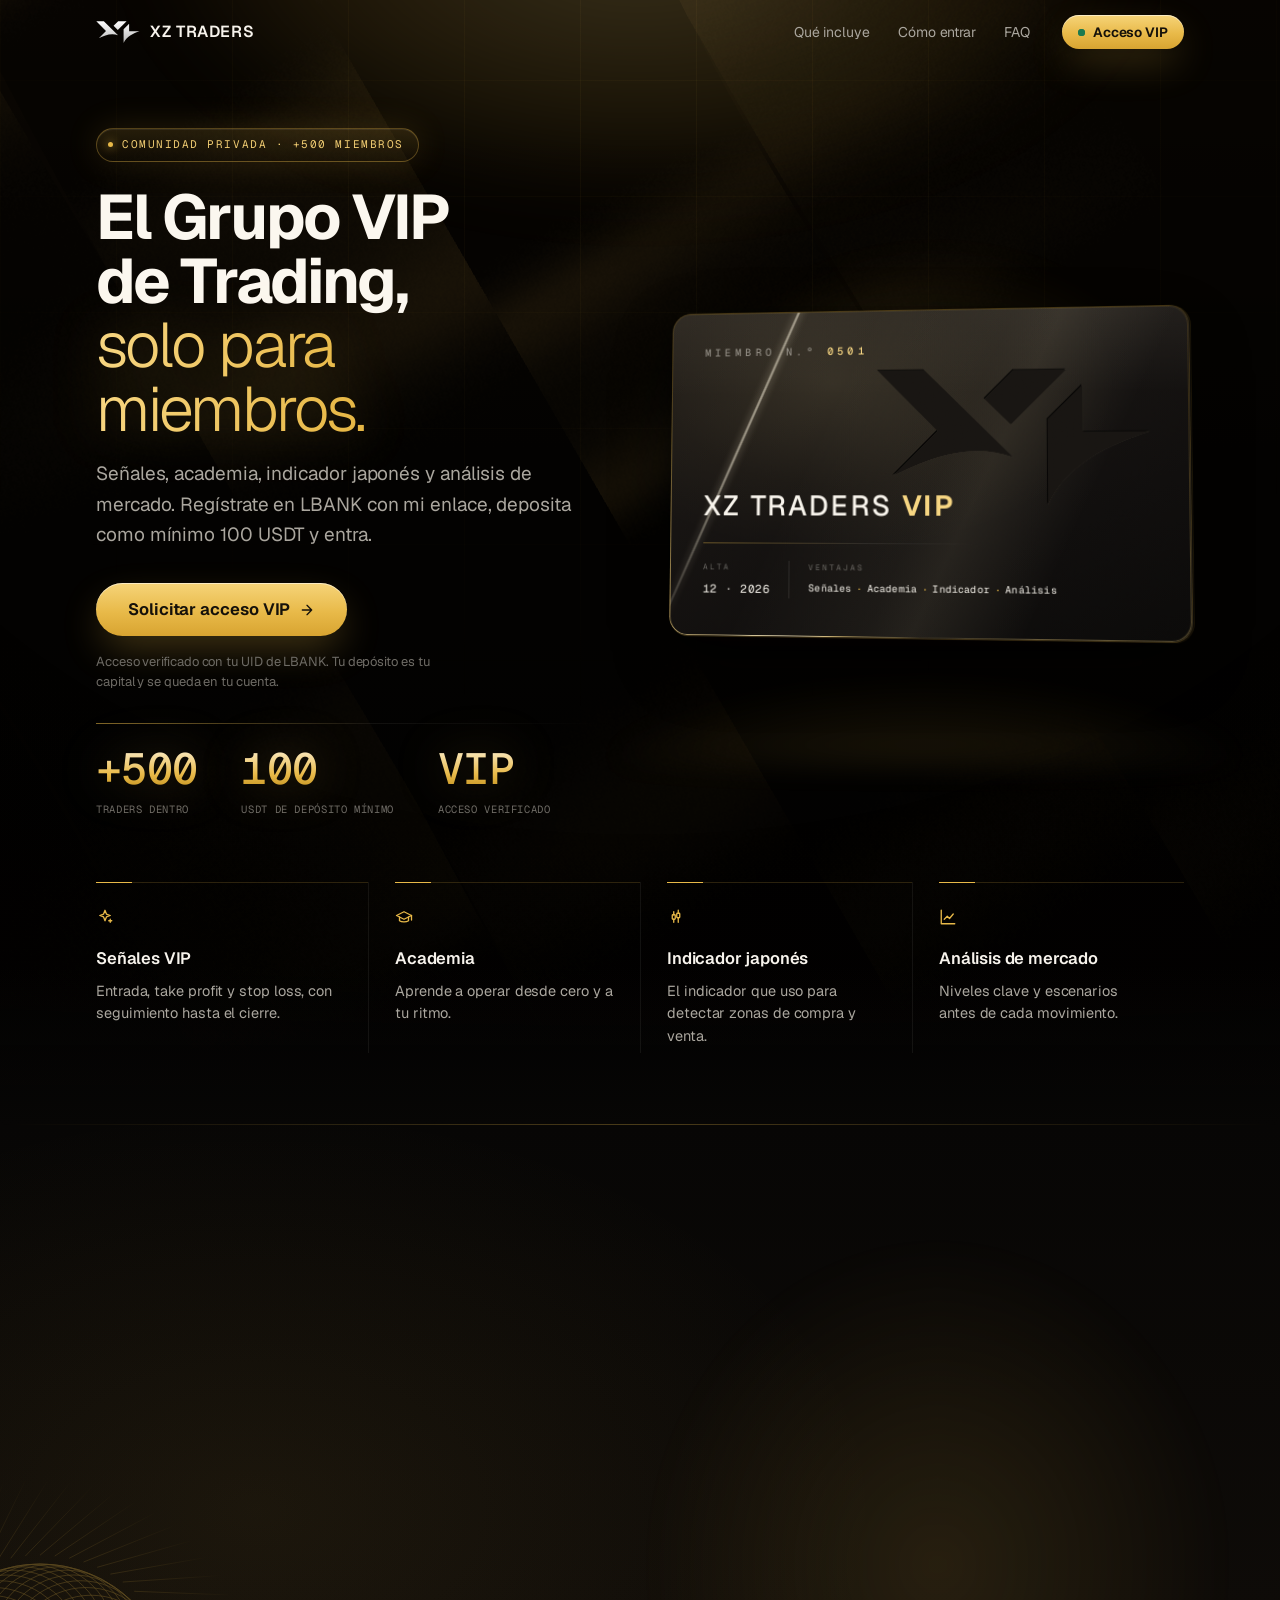
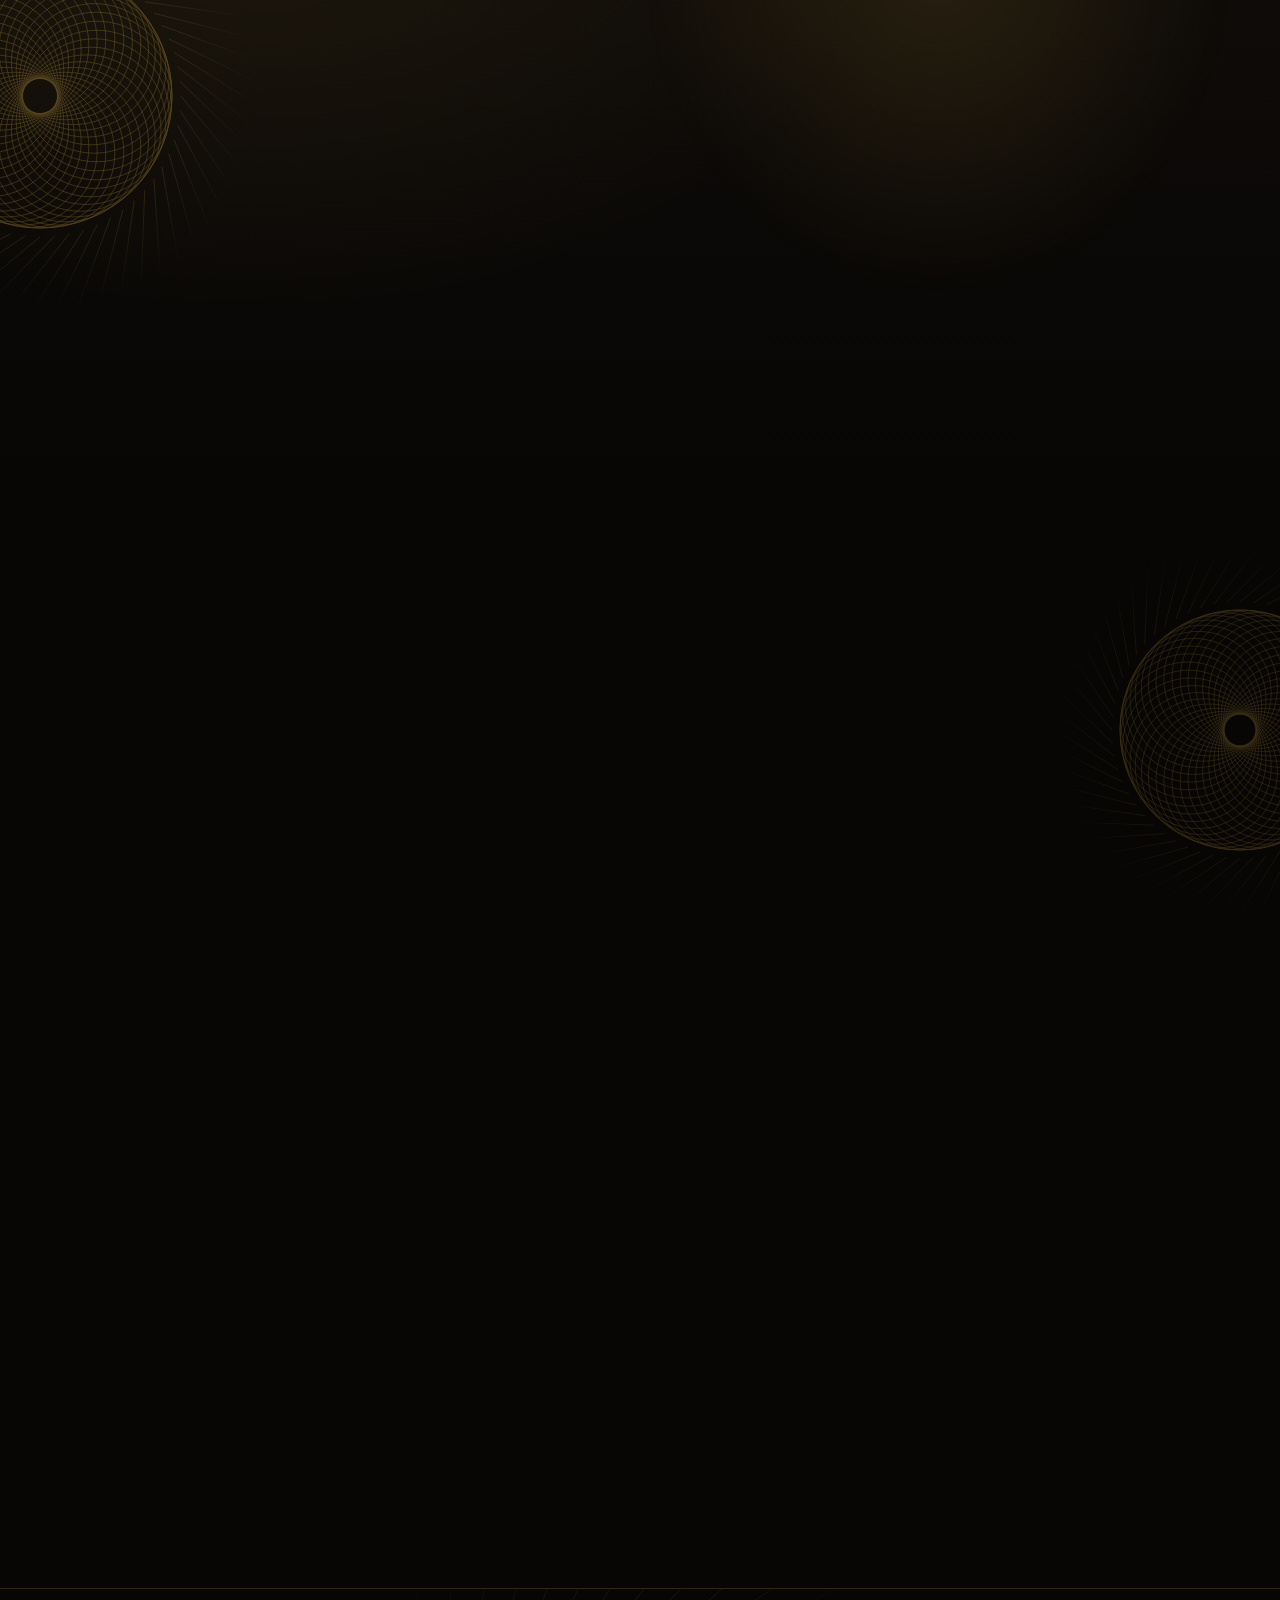
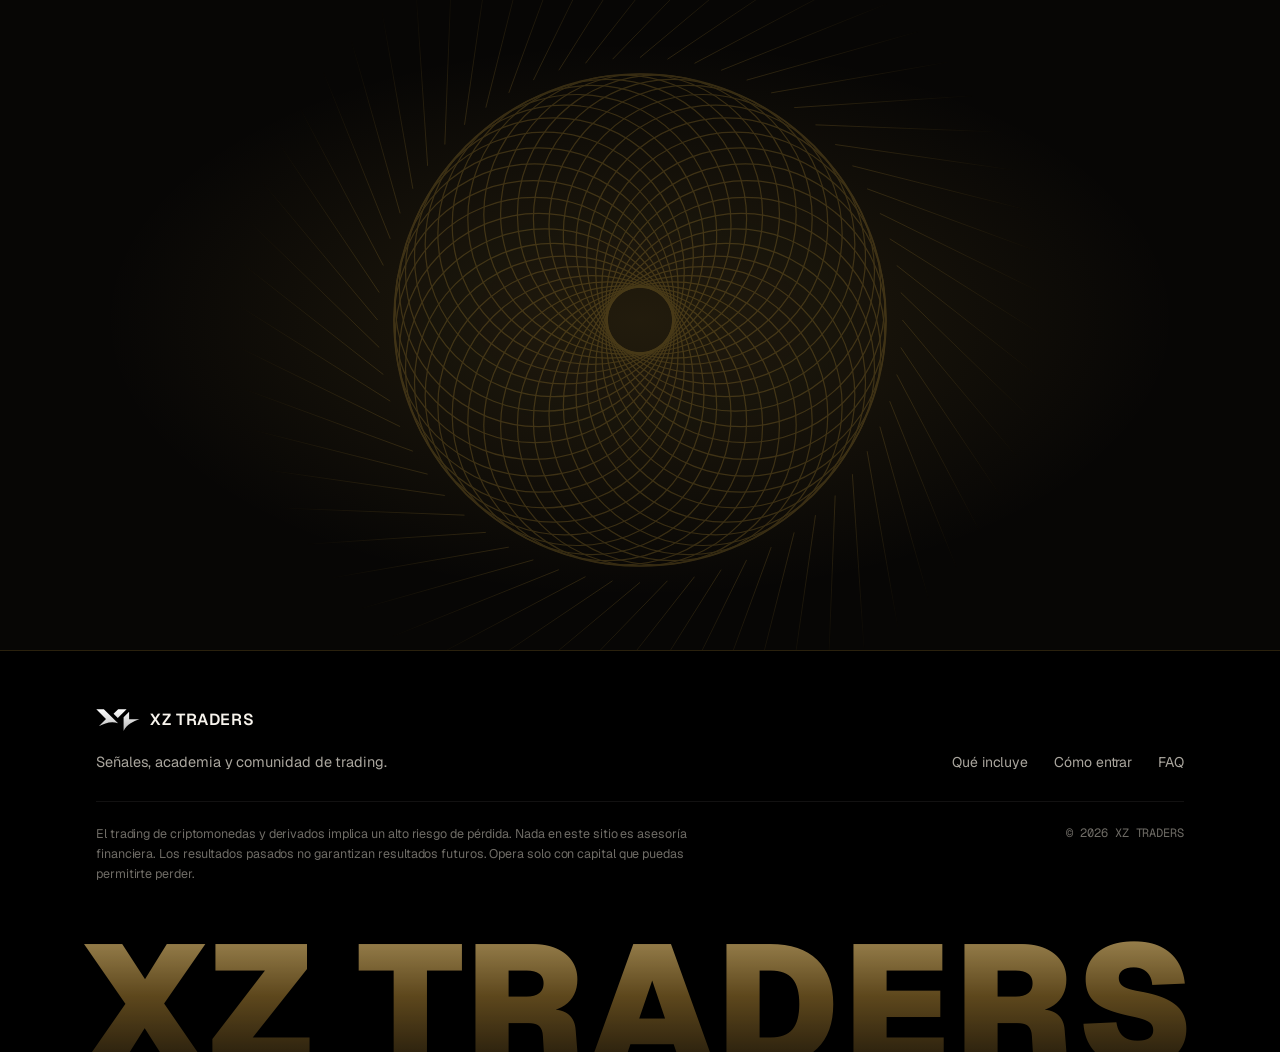
==== index.html @ 4ca0c274 "Copy: exclusive tone instead of stressing that access is free - Headline: "solo para miembros"; butt" ====
<!doctype html>
<html lang="es" class="no-js">
  <head>
    <meta charset="UTF-8" />
    <!-- Seguridad: solo se cargan recursos de este mismo dominio (ver README) -->
    <meta http-equiv="Content-Security-Policy" content="default-src 'none'; script-src 'self' 'sha256-CLjJbbnO/7hJ0pf2nbtT8/rXA+VrFtyqzruFkGOxZ20='; style-src 'self' 'sha256-27SLwcnOOeBnxt2+FEVfE3JV7ZuXmNnakmoEEdbksvI='; img-src 'self' data:; font-src 'self'; connect-src 'self'; manifest-src 'self'; base-uri 'none'; form-action 'none'; object-src 'none'; upgrade-insecure-requests" />
    <meta name="referrer" content="strict-origin-when-cross-origin" />
    <meta name="viewport" content="width=device-width, initial-scale=1.0, viewport-fit=cover" />
    <meta name="color-scheme" content="dark" />
    <!-- Fondo negro desde el primer instante, antes de que carguen fuentes y estilos -->
    <style>html,body{background:#000;color:#fafafa}.sprite{position:absolute;width:0;height:0;overflow:hidden}</style>
    <title>XZ TRADERS · Grupo VIP de Señales de Trading con Acceso Gratis</title>
    <meta
      name="description"
      content="Únete gratis al grupo VIP de XZ TRADERS: señales, academia, indicador japonés y análisis. Más de 500 miembros. Regístrate en LBANK con nuestro enlace y deposita como mínimo 100 USDT."
    />
    <meta name="theme-color" content="#000000" />
    <link rel="canonical" href="https://xztraders.com/" />

    <meta property="og:type" content="website" />
    <meta property="og:locale" content="es_ES" />
    <meta property="og:url" content="https://xztraders.com/" />
    <meta property="og:site_name" content="XZ TRADERS" />
    <meta property="og:title" content="XZ TRADERS · El grupo VIP de trading, ahora con acceso gratis" />
    <meta
      property="og:description"
      content="Señales, academia, indicador japonés y análisis. Más de 500 traders ya están dentro."
    />
    <meta property="og:image" content="https://xztraders.com/assets/img/og-cover.jpg" />
    <meta property="og:image:width" content="1200" />
    <meta property="og:image:height" content="630" />
    <meta name="twitter:card" content="summary_large_image" />

    <link rel="icon" type="image/svg+xml" href="assets/img/favicon.svg" />
    <link rel="icon" type="image/png" sizes="48x48" href="assets/img/favicon-48.png" />
    <link rel="apple-touch-icon" href="assets/img/apple-touch-icon.png" />

    <link rel="preload" href="assets/fonts/Geist-Variable.woff2" as="font" type="font/woff2" crossorigin />
    <link rel="stylesheet" href="assets/css/styles.css" />
    <script>document.documentElement.classList.replace('no-js','js');if(window.top!==window.self)document.documentElement.style.visibility='hidden';</script>
    <script src="assets/js/main.js" defer></script>
    <script type="module" src="assets/js/beams.js"></script>
  </head>

  <body>
    <!-- Iconos (sprite) -->
    <svg class="sprite" width="0" height="0" aria-hidden="true">
      <defs>
        <linearGradient id="mark-grad" gradientUnits="userSpaceOnUse" x1="0" y1="184" x2="0" y2="482">
          <stop offset="0" stop-color="#ffffff" />
          <stop offset="1" stop-color="#b8b8b8" />
        </linearGradient>
      </defs>
      <symbol id="logo-mark" viewBox="36 184 590 298">
        <path fill="url(#mark-grad)" d="M37 186H139L332 377.3C242.8 343.9 151.9 376.5 71.2 417L168.4 319.5ZM271 250L333.5 188H447.4L328 306.5ZM481.5 221.5V323H623.3C536.7 351.7 445.5 392.8 406.8 481V296Z" />
      </symbol>
      <!-- El mismo logo sin color propio: toma el "fill" de quien lo usa (tarjeta VIP) -->
      <symbol id="logo-shape" viewBox="36 184 590 298">
        <path d="M37 186H139L332 377.3C242.8 343.9 151.9 376.5 71.2 417L168.4 319.5ZM271 250L333.5 188H447.4L328 306.5ZM481.5 221.5V323H623.3C536.7 351.7 445.5 392.8 406.8 481V296Z" />
      </symbol>
        <symbol id="i-academy" viewBox="0 0 24 24"><g fill="none" stroke="currentColor" stroke-width="1.75" stroke-linecap="round" stroke-linejoin="round"><path d="M22 10 12 5 2 10l10 5 10-5Z" /><path d="M6 12v5c3 2 9 2 12 0v-5" /><path d="M22 10v6" /></g></symbol>
        <symbol id="i-indicator" viewBox="0 0 24 24"><g fill="none" stroke="currentColor" stroke-width="1.75" stroke-linecap="round" stroke-linejoin="round"><path d="M9 5v4M9 15v4M15 3v4M15 13v6" /><rect x="7" y="9" width="4" height="6" rx="1" /><rect x="13" y="7" width="4" height="6" rx="1" /></g></symbol>
        <symbol id="i-analysis" viewBox="0 0 24 24"><g fill="none" stroke="currentColor" stroke-width="1.75" stroke-linecap="round" stroke-linejoin="round"><path d="M3 3v18h18" /><path d="m7 15 4-4 3 3 5-6" /></g></symbol>
        <symbol id="i-arrow" viewBox="0 0 24 24"><path fill="none" stroke="currentColor" stroke-width="2" stroke-linecap="round" stroke-linejoin="round" d="M5 12h14M12 5l7 7-7 7" /></symbol>
        <symbol id="i-arrow-up" viewBox="0 0 24 24"><path fill="none" stroke="currentColor" stroke-width="2" stroke-linecap="round" stroke-linejoin="round" d="M7 17 17 7M8 7h9v9" /></symbol>
        <symbol id="i-sparkles" viewBox="0 0 24 24"><g fill="none" stroke="currentColor" stroke-width="1.75" stroke-linecap="round" stroke-linejoin="round"><path d="M12 3 13.9 8.1 19 10l-5.1 1.9L12 17l-1.9-5.1L5 10l5.1-1.9Z" /><path d="M19 15v4M17 17h4" /></g></symbol>
        <symbol id="i-shield" viewBox="0 0 24 24"><g fill="none" stroke="currentColor" stroke-width="1.75" stroke-linecap="round" stroke-linejoin="round"><path d="M12 22s8-4 8-10V5l-8-3-8 3v7c0 6 8 10 8 10Z" /><path d="m9 12 2 2 4-4" /></g></symbol>
        <symbol id="i-plus" viewBox="0 0 24 24"><path fill="none" stroke="currentColor" stroke-width="2" stroke-linecap="round" d="M12 5v14M5 12h14" /></symbol>
      <symbol id="guilloche" viewBox="0 0 200 200"><g fill="none" stroke="currentColor"><g stroke-width=".3"><circle cx="126.0" cy="100.0" r="34"/><circle cx="125.7" cy="104.1" r="34"/><circle cx="124.7" cy="108.0" r="34"/><circle cx="123.2" cy="111.8" r="34"/><circle cx="121.0" cy="115.3" r="34"/><circle cx="118.4" cy="118.4" r="34"/><circle cx="115.3" cy="121.0" r="34"/><circle cx="111.8" cy="123.2" r="34"/><circle cx="108.0" cy="124.7" r="34"/><circle cx="104.1" cy="125.7" r="34"/><circle cx="100.0" cy="126.0" r="34"/><circle cx="95.9" cy="125.7" r="34"/><circle cx="92.0" cy="124.7" r="34"/><circle cx="88.2" cy="123.2" r="34"/><circle cx="84.7" cy="121.0" r="34"/><circle cx="81.6" cy="118.4" r="34"/><circle cx="79.0" cy="115.3" r="34"/><circle cx="76.8" cy="111.8" r="34"/><circle cx="75.3" cy="108.0" r="34"/><circle cx="74.3" cy="104.1" r="34"/><circle cx="74.0" cy="100.0" r="34"/><circle cx="74.3" cy="95.9" r="34"/><circle cx="75.3" cy="92.0" r="34"/><circle cx="76.8" cy="88.2" r="34"/><circle cx="79.0" cy="84.7" r="34"/><circle cx="81.6" cy="81.6" r="34"/><circle cx="84.7" cy="79.0" r="34"/><circle cx="88.2" cy="76.8" r="34"/><circle cx="92.0" cy="75.3" r="34"/><circle cx="95.9" cy="74.3" r="34"/><circle cx="100.0" cy="74.0" r="34"/><circle cx="104.1" cy="74.3" r="34"/><circle cx="108.0" cy="75.3" r="34"/><circle cx="111.8" cy="76.8" r="34"/><circle cx="115.3" cy="79.0" r="34"/><circle cx="118.4" cy="81.6" r="34"/><circle cx="121.0" cy="84.7" r="34"/><circle cx="123.2" cy="88.2" r="34"/><circle cx="124.7" cy="92.0" r="34"/><circle cx="125.7" cy="95.9" r="34"/></g><circle cx="100" cy="100" r="60" stroke-width=".4"/><path stroke-width=".22" d="M164.0 100.0L192.1 133.6M163.6 106.7L188.0 143.0M162.6 113.3L183.1 152.0M160.9 119.8L177.2 160.4M158.5 126.0L170.4 168.1M155.4 132.0L162.9 175.1M151.8 137.6L154.7 181.3M147.6 142.8L145.9 186.6M142.8 147.6L136.6 190.9M137.6 151.8L126.9 194.2M132.0 155.4L116.9 196.5M126.0 158.5L106.7 197.8M119.8 160.9L96.5 197.9M113.3 162.6L86.3 197.0M106.7 163.6L76.2 195.1M100.0 164.0L66.4 192.1M93.3 163.6L57.0 188.0M86.7 162.6L48.0 183.1M80.2 160.9L39.6 177.2M74.0 158.5L31.9 170.4M68.0 155.4L24.9 162.9M62.4 151.8L18.7 154.7M57.2 147.6L13.4 145.9M52.4 142.8L9.1 136.6M48.2 137.6L5.8 126.9M44.6 132.0L3.5 116.9M41.5 126.0L2.2 106.7M39.1 119.8L2.1 96.5M37.4 113.3L3.0 86.3M36.4 106.7L4.9 76.2M36.0 100.0L7.9 66.4M36.4 93.3L12.0 57.0M37.4 86.7L16.9 48.0M39.1 80.2L22.8 39.6M41.5 74.0L29.6 31.9M44.6 68.0L37.1 24.9M48.2 62.4L45.3 18.7M52.4 57.2L54.1 13.4M57.2 52.4L63.4 9.1M62.4 48.2L73.1 5.8M68.0 44.6L83.1 3.5M74.0 41.5L93.3 2.2M80.2 39.1L103.5 2.1M86.7 37.4L113.7 3.0M93.3 36.4L123.8 4.9M100.0 36.0L133.6 7.9M106.7 36.4L143.0 12.0M113.3 37.4L152.0 16.9M119.8 39.1L160.4 22.8M126.0 41.5L168.1 29.6M132.0 44.6L175.1 37.1M137.6 48.2L181.3 45.3M142.8 52.4L186.6 54.1M147.6 57.2L190.9 63.4M151.8 62.4L194.2 73.1M155.4 68.0L196.5 83.1M158.5 74.0L197.8 93.3M160.9 80.2L197.9 103.5M162.6 86.7L197.0 113.7M163.6 93.3L195.1 123.8"/></g></symbol>
    </svg>

    <!-- NAV -->
    <header class="nav" id="nav">
      <div class="container nav__inner">
        <a class="brand" href="#top" aria-label="XZ TRADERS, inicio">
          <svg class="brand__mark" aria-hidden="true"><use href="#logo-mark" /></svg>
          <span class="brand__name">XZ TRADERS</span>
        </a>
        <nav class="nav__links" aria-label="Secciones">
          <a href="#incluye">Qué incluye</a>
          <a href="#como-entrar">Cómo entrar</a>
          <a href="#faq">FAQ</a>
        </nav>
        <a class="btn-gold btn-gold--sm" href="#como-entrar">
          <span class="live-dot" aria-hidden="true"></span>
          <span>Acceso VIP</span>
        </a>
      </div>
    </header>

    <main id="top">
      <!-- HERO -->
      <section class="hero">
        <div class="hero__bg" aria-hidden="true">
          <canvas class="hero__canvas" id="beams"></canvas>
          <span class="beam beam--1"></span>
          <span class="beam beam--2"></span>
          <span class="beam beam--3"></span>
          <span class="beam beam--4"></span>
          <span class="beam beam--5"></span>
          <span class="beam beam--6"></span>
          <span class="hero__tint"></span>
          <span class="hero__dawn"></span>
          <span class="hero__mesh"></span>
          <span class="hero__grain"></span>
          <span class="hero__vignette"></span>
        </div>

        <div class="container hero__content">
          <div class="hero__grid">
            <div class="hero__col">
              <p class="pill"><span class="pill__dot" aria-hidden="true"></span>Comunidad privada · +500 miembros</p>

              <h1 class="hero__title">
                El Grupo VIP de Trading,
                <span class="light">solo para miembros.</span>
              </h1>

              <p class="hero__lead">
                Señales, academia, indicador japonés y análisis de mercado.
                Regístrate en LBANK con mi enlace, deposita como mínimo 100&nbsp;USDT y entra.
              </p>

              <div class="hero__actions">
                <a class="btn-gold btn-gold--lg" href="#como-entrar">
                  Solicitar acceso VIP
                  <svg aria-hidden="true"><use href="#i-arrow" /></svg>
                </a>
                <p class="hero__fine">Acceso verificado con tu UID de LBANK. Tu depósito es tu capital y se queda en tu cuenta.</p>
              </div>

              <dl class="stats">
                <div>
                  <dt>Traders dentro</dt>
                  <dd>+<span data-count="500">500</span></dd>
                </div>
                <div>
                  <dt>USDT de depósito mínimo</dt>
                  <dd>100</dd>
                </div>
                <div>
                  <dt>Acceso verificado</dt>
                  <dd>VIP</dd>
                </div>
              </dl>
            </div>

            <!-- TARJETA VIP: se inclina siguiendo el cursor (assets/js/main.js, initVipCard) -->
            <div class="vip">
              <div class="vip__scene" id="vip-card">
                <div class="vip__shadow vip__shadow--far" aria-hidden="true"></div>
                <div class="vip__shadow vip__shadow--near" aria-hidden="true"></div>

                <div class="vip__card" role="img" aria-label="Tarjeta de miembro XZ TRADERS VIP · Miembro n.º 0501 · Ventajas: señales, academia, indicador japonés y análisis de mercado">
                  <!-- Canto: capas en profundidad que dan grosor al inclinar -->
                  <i class="vip__slab vip__slab--3" aria-hidden="true"></i>
                  <i class="vip__slab vip__slab--2" aria-hidden="true"></i>
                  <i class="vip__slab vip__slab--1" aria-hidden="true"></i>

                  <div class="vip__face" aria-hidden="true">
                    <div class="vip__amb"></div>
                    <div class="vip__env"></div>
                    <svg class="vip__engrave"><use href="#logo-shape" /></svg>
                    <div class="vip__sweep"><i></i></div>
                  </div>

                  <div class="vip__rim" aria-hidden="true"></div>

                  <div class="vip__type" aria-hidden="true">
                    <div class="vip__top">
                      <span class="vip__no">Miembro&nbsp;n.º <b>0501</b></span>
                    </div>
                    <div class="vip__foot">
                      <p class="vip__mark">XZ TRADERS <b>VIP</b></p>
                      <hr class="vip__rule" />
                      <dl class="vip__reg">
                        <div><dt>Alta</dt><dd data-alta>2026</dd></div>
                        <div class="vip__perks">
                          <dt>Ventajas</dt>
                          <dd><span>Señales</span><span>Academia</span><span>Indicador</span><span>Análisis</span></dd>
                        </div>
                      </dl>
                    </div>
                  </div>
                </div>
              </div>
            </div>
          </div>

          <!-- QUÉ INCLUYE -->
          <div class="features" id="incluye">
            <article class="feature">
              <span class="feature__icon"><svg aria-hidden="true"><use href="#i-sparkles" /></svg></span>
              <h3>Señales VIP</h3>
              <p>Entrada, take profit y stop loss, con seguimiento hasta el cierre.</p>
            </article>
            <article class="feature">
              <span class="feature__icon"><svg aria-hidden="true"><use href="#i-academy" /></svg></span>
              <h3>Academia</h3>
              <p>Aprende a operar desde cero y a tu ritmo.</p>
            </article>
            <article class="feature">
              <span class="feature__icon"><svg aria-hidden="true"><use href="#i-indicator" /></svg></span>
              <h3>Indicador japonés</h3>
              <p>El indicador que uso para detectar zonas de compra y venta.</p>
            </article>
            <article class="feature">
              <span class="feature__icon"><svg aria-hidden="true"><use href="#i-analysis" /></svg></span>
              <h3>Análisis de mercado</h3>
              <p>Niveles clave y escenarios antes de cada movimiento.</p>
            </article>
          </div>
        </div>
      </section>

      <!-- CÓMO ENTRAR -->
      <section class="section access" id="como-entrar">
        <svg class="wm wm--access" aria-hidden="true"><use href="#guilloche" /></svg>
        <div class="container access__grid">
          <div class="access__intro reveal">
            <p class="eyebrow eyebrow--lines">Cómo entrar</p>
            <h2 class="stair">
              <span class="stair__dim">Tres pasos</span>
              <span>y estás dentro del VIP.</span>
            </h2>
            <p class="lead">Verificamos tu cuenta y te damos acceso en minutos.</p>
          </div>

          <ol class="flow">
            <li class="flow__node reveal">
              <span class="flow__dot" aria-hidden="true">01</span>
              <div class="flow__body">
                <h3>Regístrate en LBANK</h3>
                <p>Usa el <strong>enlace oficial de XZ&nbsp;TRADERS</strong>. ¿Ya tienes cuenta? Crea una nueva.</p>
                <a class="btn-line" href="#como-entrar" data-link="lbank">
                  Crear cuenta en LBANK <svg aria-hidden="true"><use href="#i-arrow" /></svg>
                </a>
              </div>
            </li>
            <li class="flow__node reveal">
              <span class="flow__dot" aria-hidden="true">02</span>
              <div class="flow__body">
                <h3>Deposita mínimo 100&nbsp;USDT</h3>
                <p>Es <strong>tu capital</strong> para operar con la comunidad y se queda en tu cuenta de&nbsp;LBANK.</p>
                <p class="note"><svg aria-hidden="true"><use href="#i-shield" /></svg>No es un pago</p>
              </div>
            </li>
            <li class="flow__node reveal">
              <span class="flow__dot" aria-hidden="true">03</span>
              <div class="flow__body">
                <h3>Habla con el bot</h3>
                <p>Envíale el <strong>UID de tu perfil de LBANK</strong> (ej.&nbsp;<code class="uid">LBA3232332</code>) y desbloquea tu acceso&nbsp;VIP.</p>
              </div>
            </li>
            <li class="flow__node flow__node--end reveal">
              <span class="flow__dot flow__dot--end" aria-hidden="true"></span>
              <div class="flow__body">
                <a class="flow__cta" href="#como-entrar" data-link="telegram">
                  <span>Abrir @xztraders_aibot</span>
                  <span class="flow__cta-arrow" aria-hidden="true"><svg><use href="#i-arrow-up" /></svg></span>
                </a>
              </div>
            </li>
          </ol>
        </div>
      </section>

      <!-- FAQ -->
      <section class="section faq-sec" id="faq">
        <svg class="wm wm--faq" aria-hidden="true"><use href="#guilloche" /></svg>
        <div class="container">
          <div class="section-head reveal">
            <h2 class="title">Preguntas <span class="light">antes de entrar.</span></h2>
            <span class="rule" aria-hidden="true"></span>
            <p class="lead">¿Tienes otra duda? Pregúntale a nuestro <a class="link" href="#faq" data-link="telegram">bot de Telegram</a>.</p>
          </div>

          <div class="faq reveal">
            <details open>
              <summary>¿Cómo entro al VIP?<svg aria-hidden="true"><use href="#i-plus" /></svg></summary>
              <p>Regístrate en LBANK con mi enlace, deposita como mínimo 100&nbsp;USDT para operar, habla con el <a class="link" href="#como-entrar" data-link="telegram">bot</a> y mándale tu UID. Y ya está.</p>
            </details>
            <details>
              <summary>¿Los 100&nbsp;USDT son un pago?<svg aria-hidden="true"><use href="#i-plus" /></svg></summary>
              <p>No. Es tu capital para operar y se queda en tu cuenta de LBANK.</p>
            </details>
            <details>
              <summary>¿Qué es el UID y dónde lo encuentro?<svg aria-hidden="true"><use href="#i-plus" /></svg></summary>
              <p>Es tu número de usuario de LBANK. Lo ves en tu perfil y empieza por LBA, por ejemplo: LBA3232332.</p>
            </details>
            <details>
              <summary>Ya tengo cuenta en LBANK, ¿puedo entrar?<svg aria-hidden="true"><use href="#i-plus" /></svg></summary>
              <p>Sí, pero tienes que crear una cuenta nueva con mi enlace.</p>
            </details>
            <details>
              <summary>¿Necesito experiencia?<svg aria-hidden="true"><use href="#i-plus" /></svg></summary>
              <p>No. La academia empieza desde cero.</p>
            </details>
            <details>
              <summary>¿Qué es el indicador japonés?<svg aria-hidden="true"><use href="#i-plus" /></svg></summary>
              <p>El indicador que uso para detectar zonas de compra y venta. Dentro te enseño a usarlo.</p>
            </details>
            <details>
              <summary>¿Tiene algún coste?<svg aria-hidden="true"><use href="#i-plus" /></svg></summary>
              <p>No. No pagas nada por entrar ni mensualidades.</p>
            </details>
            <details>
              <summary>¿Garantizan ganancias?<svg aria-hidden="true"><use href="#i-plus" /></svg></summary>
              <p>No. El trading tiene riesgo y puedes perder dinero.</p>
            </details>
          </div>
        </div>
      </section>

      <!-- CTA FINAL -->
      <section class="section cta-final">
        <svg class="wm wm--final" aria-hidden="true"><use href="#guilloche" /></svg>
        <div class="container">
          <div class="section-head reveal">
            <h2 class="title title--xl">Únete a los +500 <span class="light">XZ Traders.</span></h2>
            <p class="lead">Señales, academia, indicador japonés y análisis, reservados a los miembros del VIP.</p>
            <span class="rule" aria-hidden="true"></span>
            <a class="btn-gold btn-gold--lg" href="#como-entrar" data-link="telegram">
              Solicitar acceso VIP <svg aria-hidden="true"><use href="#i-arrow" /></svg>
            </a>
          </div>
        </div>
      </section>
    </main>

    <!-- FOOTER -->
    <footer class="footer">
      <div class="container">
        <div class="footer__top">
          <div>
            <a class="brand" href="#top" aria-label="XZ TRADERS, volver arriba">
              <svg class="brand__mark" aria-hidden="true"><use href="#logo-mark" /></svg>
              <span class="brand__name">XZ TRADERS</span>
            </a>
            <p class="footer__tag">Señales, academia y comunidad de trading.</p>
          </div>
          <nav class="footer__links" aria-label="Enlaces">
            <a href="#incluye">Qué incluye</a>
            <a href="#como-entrar">Cómo entrar</a>
            <a href="#faq">FAQ</a>
          </nav>
        </div>
        <div class="footer__bottom">
          <p class="footer__legal">
            El trading de criptomonedas y derivados implica un alto riesgo de pérdida. Nada en este sitio es asesoría
            financiera. Los resultados pasados no garantizan resultados futuros. Opera solo con capital que puedas
            permitirte perder.
          </p>
          <p class="footer__copy">© <span id="year">2026</span> XZ TRADERS</p>
        </div>
      </div>
      <p class="wordmark" aria-hidden="true">XZ TRADERS</p>
    </footer>

    <!-- CTA fija en móvil -->
    <div class="mobile-cta" id="mobile-cta">
      <a class="btn-gold btn-gold--block" href="#como-entrar" data-link="telegram">
        Solicitar acceso VIP <svg aria-hidden="true"><use href="#i-arrow" /></svg>
      </a>
    </div>
  </body>
</html>
---- assets/css/styles.css ----
/* ==========================================================================
   XZ TRADERS · Landing (versión "VIP dorado")
   ========================================================================== */

/* Fuentes alojadas en la propia web (assets/fonts, licencia OFL) */
@font-face {
  font-family: "Geist";
  src: url("../fonts/Geist-Variable.woff2") format("woff2");
  font-weight: 100 900;
  font-style: normal;
  font-display: swap;
}

@font-face {
  font-family: "Geist Mono";
  src: url("../fonts/GeistMono-Variable.woff2") format("woff2");
  font-weight: 100 900;
  font-style: normal;
  font-display: swap;
}

:root {
  color-scheme: dark;

  --bg: #070605;
  --bg-deep: #000000;
  --surface: #100e0c;
  --border: rgba(245, 240, 230, 0.07);
  --border-strong: rgba(245, 240, 230, 0.13);

  --text: #f7f3ec;
  --text-2: #aaa69e;
  --text-3: #6e6b65;

  /* Oro: acento principal */
  --gold: #e8b948;
  --gold-hi: #f7d682;
  --gold-lo: #c08f1e;
  --gold-line: rgba(232, 185, 72, 0.18);
  --gold-line-2: rgba(232, 185, 72, 0.32);

  --up: #22c98a;
  --down: #f06363;

  --radius-sm: 10px;
  --radius: 16px;
  --radius-lg: 22px;

  --container: 1088px;
  --gutter: 24px;
  --nav-h: 64px;

  --font: "Geist", system-ui, -apple-system, "Segoe UI", Roboto, sans-serif;
  --mono: "Geist Mono", ui-monospace, SFMono-Regular, Menlo, monospace;

  --ease: cubic-bezier(0.22, 1, 0.36, 1);
}

*,
*::before,
*::after {
  box-sizing: border-box;
}

html {
  background: #000;
  -webkit-text-size-adjust: 100%;
  scroll-behavior: smooth;
  scroll-padding-top: calc(var(--nav-h) + 16px);
}

body {
  margin: 0;
  background: var(--bg);
  color: var(--text);
  font-family: var(--font);
  font-size: 16px;
  line-height: 1.6;
  letter-spacing: -0.005em;
  -webkit-font-smoothing: antialiased;
  -moz-osx-font-smoothing: grayscale;
  overflow-x: clip;
}

h1,
h2,
h3,
p,
ul,
ol,
dl,
dd,
figure,
blockquote {
  margin: 0;
}

ul,
ol {
  padding: 0;
  list-style: none;
}

a {
  color: inherit;
  text-decoration: none;
}

svg {
  flex-shrink: 0;
}

::selection {
  background: var(--gold);
  color: #000;
}

:focus-visible {
  outline: 2px solid var(--gold);
  outline-offset: 3px;
  border-radius: 6px;
}

.container {
  width: 100%;
  max-width: calc(var(--container) + var(--gutter) * 2);
  margin: 0 auto;
  padding: 0 var(--gutter);
}

/* --------------------------------------------------------------------------
   Tipografía
   -------------------------------------------------------------------------- */

/* Títulos de dos tonos: primera parte en negrita, segunda fina y apagada */
.title {
  font-size: clamp(2rem, 4.6vw, 3.6rem);
  font-weight: 700;
  line-height: 1.05;
  letter-spacing: -0.03em;
  text-wrap: balance;
}

.title--xl {
  font-size: clamp(2.25rem, 5.4vw, 4.25rem);
}

.title .light,
.stair__dim {
  font-weight: 300;
  color: #b9b2a5;
}

.lead {
  color: var(--text-2);
  font-size: clamp(1rem, 1.4vw, 1.125rem);
  line-height: 1.65;
  text-wrap: pretty;
}

.eyebrow {
  display: inline-flex;
  align-items: center;
  gap: 12px;
  color: var(--gold-hi);
  font-family: var(--mono);
  font-size: 11.5px;
  font-weight: 500;
  letter-spacing: 0.16em;
  text-transform: uppercase;
}

.eyebrow--lines::before {
  content: "";
  width: 28px;
  height: 1px;
  background: linear-gradient(90deg, var(--gold), transparent);
}

/* Pequeña línea dorada bajo los títulos centrados */
.rule {
  display: block;
  width: 64px;
  height: 1px;
  background: linear-gradient(90deg, transparent, var(--gold), transparent);
}

.link {
  color: var(--text);
  text-decoration: underline;
  text-decoration-color: var(--gold-line-2);
  text-underline-offset: 3px;
  transition: text-decoration-color 0.2s, color 0.2s;
}

.link:hover {
  color: var(--gold-hi);
  text-decoration-color: var(--gold);
}

/* --------------------------------------------------------------------------
   Botones
   -------------------------------------------------------------------------- */

.btn-gold {
  display: inline-flex;
  align-items: center;
  justify-content: center;
  gap: 9px;
  padding: 13px 24px;
  border-radius: 999px;
  background: linear-gradient(180deg, #f6d479 0%, var(--gold) 56%, #d8a431 100%);
  color: #15110a;
  font: inherit;
  font-size: 15px;
  font-weight: 650;
  line-height: 1.2;
  white-space: nowrap;
  box-shadow:
    0 1px 0 rgba(255, 255, 255, 0.55) inset,
    0 16px 40px -6px rgba(232, 185, 72, 0.3),
    0 3px 10px rgba(0, 0, 0, 0.55);
  transition: transform 0.2s var(--ease), box-shadow 0.2s, filter 0.2s;
}

.btn-gold svg {
  width: 16px;
  height: 16px;
  transition: transform 0.25s var(--ease);
}

.btn-gold:hover {
  filter: brightness(1.06);
  transform: translateY(-2px);
  box-shadow:
    0 1px 0 rgba(255, 255, 255, 0.55) inset,
    0 20px 52px -6px rgba(232, 185, 72, 0.42),
    0 3px 10px rgba(0, 0, 0, 0.55);
}

.btn-gold:hover svg {
  transform: translateX(3px);
}

.btn-gold--sm {
  gap: 8px;
  padding: 9px 16px;
  font-size: 13.5px;
}

.btn-gold--lg {
  padding: 17px 32px;
  font-size: 16.5px;
}

.btn-gold--block {
  width: 100%;
}

/* Botón de contorno dorado (pasos) */
.btn-line {
  display: inline-flex;
  align-items: center;
  gap: 8px;
  padding: 11px 18px;
  border: 1px solid var(--gold-line-2);
  border-radius: 999px;
  background: linear-gradient(180deg, rgba(232, 185, 72, 0.12), rgba(232, 185, 72, 0.03));
  color: var(--gold-hi);
  font-size: 14.5px;
  font-weight: 550;
  white-space: nowrap;
  transition: border-color 0.2s, background-color 0.2s, transform 0.2s var(--ease);
}

.btn-line svg {
  width: 15px;
  height: 15px;
  transition: transform 0.25s var(--ease);
}

.btn-line:hover {
  border-color: var(--gold);
  background-color: rgba(232, 185, 72, 0.1);
  transform: translateY(-1px);
}

.btn-line:hover svg {
  transform: translateX(3px);
}

.live-dot {
  position: relative;
  width: 7px;
  height: 7px;
  border-radius: 50%;
  background: #1c7a4f;
}

.live-dot::after {
  content: "";
  position: absolute;
  inset: 0;
  border-radius: 50%;
  background: #1c7a4f;
  animation: ping 2s var(--ease) infinite;
}

@keyframes ping {
  0% {
    transform: scale(1);
    opacity: 0.8;
  }
  80%,
  100% {
    transform: scale(2.8);
    opacity: 0;
  }
}

/* --------------------------------------------------------------------------
   Nav
   -------------------------------------------------------------------------- */

.nav {
  position: fixed;
  inset: 0 0 auto;
  z-index: 50;
  padding-top: env(safe-area-inset-top);
  border-bottom: 1px solid transparent;
  transition: background-color 0.3s, border-color 0.3s, backdrop-filter 0.3s;
}

.nav.is-scrolled {
  background: rgba(10, 9, 7, 0.74);
  border-bottom-color: var(--gold-line);
  backdrop-filter: blur(14px) saturate(140%);
  -webkit-backdrop-filter: blur(14px) saturate(140%);
}

.nav__inner {
  display: flex;
  align-items: center;
  justify-content: space-between;
  gap: 24px;
  height: var(--nav-h);
}

.brand {
  display: inline-flex;
  align-items: center;
  gap: 10px;
}

.brand__mark {
  width: 44px;
  height: 22px;
}

.brand__name {
  font-size: 16px;
  font-weight: 600;
  letter-spacing: 0.04em;
}

.nav__links {
  display: flex;
  gap: 28px;
  margin-left: auto;
  margin-right: 8px;
  font-size: 14px;
  color: var(--text-2);
}

.nav__links a {
  transition: color 0.2s;
}

.nav__links a:hover {
  color: var(--gold-hi);
}

/* --------------------------------------------------------------------------
   Hero
   -------------------------------------------------------------------------- */

.hero {
  position: relative;
  min-height: 100vh;
  min-height: 100svh;
  padding: calc(var(--nav-h) + 64px) 0 72px;
  background: linear-gradient(180deg, #120e08 0%, #0b0907 40%, var(--bg) 100%);
  overflow: hidden;
  isolation: isolate;
}

.hero::after {
  content: "";
  position: absolute;
  inset: auto 0 0;
  height: 1px;
  background: linear-gradient(90deg, transparent, rgba(232, 185, 72, 0.3) 50%, transparent);
}

.hero__bg {
  position: absolute;
  inset: 0;
  z-index: -1;
  /* Fondo opaco: el tinte dorado (multiply) necesita algo debajo con lo que mezclarse */
  background: linear-gradient(180deg, #120e08 0%, #0b0907 40%, var(--bg) 100%);
  pointer-events: none;
}

/* Haces de luz en 3D (assets/js/beams.js), tenues y con tono dorado */
.hero__canvas {
  position: absolute;
  inset: 0;
  width: 100%;
  height: 100%;
  opacity: 0;
  transition: opacity 1.2s var(--ease);
}

.has-beams .hero__canvas {
  opacity: 0.3;
}

.has-beams .beam,
.has-beams .hero__grain {
  display: none;
}

/* Tiñe los haces blancos de oro */
.hero__tint {
  position: absolute;
  inset: 0;
  background: linear-gradient(180deg, #8a6a2c, #4a3814 70%);
  mix-blend-mode: multiply;
}

/* Arco de luz que nace detrás de la nav */
.hero__dawn {
  position: absolute;
  top: -430px;
  left: 50%;
  width: min(1480px, 104vw);
  height: 720px;
  transform: translateX(-50%);
  border-radius: 50%;
  background: radial-gradient(closest-side, rgba(246, 214, 130, 0.22), rgba(232, 185, 72, 0.1) 50%, transparent 76%);
  filter: blur(38px);
}

/* Rejilla tipo gráfico de cotización */
.hero__mesh {
  position: absolute;
  inset: 0;
  background-image:
    repeating-linear-gradient(90deg, rgba(232, 185, 72, 0.05) 0 1px, transparent 1px 116px),
    repeating-linear-gradient(0deg, rgba(232, 185, 72, 0.035) 0 1px, transparent 1px 116px);
  -webkit-mask-image: radial-gradient(82% 70% at 50% 6%, #000 0%, rgba(0, 0, 0, 0.42) 54%, transparent 84%);
  mask-image: radial-gradient(82% 70% at 50% 6%, #000 0%, rgba(0, 0, 0, 0.42) 54%, transparent 84%);
}

/* Haces de luz diagonales (respaldo si no hay WebGL) */
.beam {
  position: absolute;
  top: -40%;
  height: 180%;
  transform: rotate(-30deg);
  transform-origin: center;
  filter: blur(3px);
  opacity: calc(var(--o, 0.9) * 0.45);
  background: linear-gradient(
    90deg,
    rgba(255, 255, 255, 0) 0%,
    rgba(255, 255, 255, 0.5) 1.5%,
    rgba(255, 255, 255, 0.3) 18%,
    rgba(255, 255, 255, 0.07) 52%,
    rgba(255, 255, 255, 0) 100%
  );
  -webkit-mask-image: linear-gradient(180deg, transparent 4%, #000 26%, #000 48%, transparent 64%, #000 78%, transparent 96%);
  mask-image: linear-gradient(180deg, transparent 4%, #000 26%, #000 48%, transparent 64%, #000 78%, transparent 96%);
  animation: beam-drift var(--d, 14s) ease-in-out infinite alternate;
}

.beam--1 {
  left: 2%;
  width: 18vw;
  --o: 0.55;
  --d: 16s;
}

.beam--2 {
  left: 24%;
  width: 14vw;
  --o: 0.85;
  --d: 13s;
  animation-delay: -4s;
}

.beam--3 {
  left: 44%;
  width: 20vw;
  --o: 0.7;
  --d: 18s;
  animation-delay: -8s;
}

.beam--4 {
  left: 64%;
  width: 11vw;
  --o: 0.6;
  --d: 15s;
  animation-delay: -2s;
}

.beam--5 {
  left: 80%;
  width: 16vw;
  --o: 0.45;
  --d: 17s;
  animation-delay: -6s;
}

.beam--6 {
  left: -18%;
  width: 22vw;
  top: -10%;
  --o: 0.35;
  --d: 20s;
  animation-delay: -10s;
}

@keyframes beam-drift {
  0% {
    transform: rotate(-30deg) translate3d(-3%, -4%, 0);
  }
  100% {
    transform: rotate(-30deg) translate3d(3%, 4%, 0);
  }
}

/* Grano */
.hero__grain {
  position: absolute;
  inset: -50%;
  opacity: 0.16;
  mix-blend-mode: overlay;
  background-image: url("data:image/svg+xml,%3Csvg xmlns='http://www.w3.org/2000/svg' width='220' height='220'%3E%3Cfilter id='n'%3E%3CfeTurbulence type='fractalNoise' baseFrequency='0.85' numOctaves='3' stitchTiles='stitch'/%3E%3CfeColorMatrix values='0 0 0 0 1 0 0 0 0 1 0 0 0 0 1 0 0 0 1 0'/%3E%3C/filter%3E%3Crect width='100%25' height='100%25' filter='url(%23n)'/%3E%3C/svg%3E");
  animation: grain 1.2s steps(4) infinite;
}

@keyframes grain {
  0% {
    transform: translate(0, 0);
  }
  25% {
    transform: translate(-3%, 2%);
  }
  50% {
    transform: translate(2%, -3%);
  }
  75% {
    transform: translate(-2%, -1%);
  }
  100% {
    transform: translate(0, 0);
  }
}

.hero__vignette {
  position: absolute;
  inset: 0;
  background:
    linear-gradient(0deg, var(--bg) 0, rgba(7, 6, 5, 0) 160px),
    radial-gradient(130% 104% at 50% 22%, transparent 50%, rgba(4, 3, 2, 0.4) 82%, rgba(4, 3, 2, 0.6) 100%);
}

.hero__content {
  display: flex;
  flex-direction: column;
  justify-content: center;
  min-height: calc(100svh - var(--nav-h) - 136px);
}

.hero__grid {
  display: grid;
  grid-template-columns: 1fr 1fr;
  align-items: center;
  gap: 48px;
}

/* Píldora superior */
.pill {
  display: inline-flex;
  align-items: center;
  gap: 9px;
  padding: 7px 14px 7px 11px;
  border: 1px solid var(--gold-line-2);
  border-radius: 999px;
  background: linear-gradient(180deg, rgba(232, 185, 72, 0.14), rgba(232, 185, 72, 0.04));
  box-shadow: 0 0 34px rgba(232, 185, 72, 0.14), 0 1px 0 rgba(255, 255, 255, 0.07) inset;
  color: #f0cc72;
  font-family: var(--mono);
  font-size: 11px;
  letter-spacing: 0.14em;
  text-transform: uppercase;
}

.pill__dot {
  width: 5px;
  height: 5px;
  border-radius: 50%;
  background: var(--gold);
  box-shadow: 0 0 10px rgba(232, 185, 72, 0.95);
  animation: pulse 2.4s ease-in-out infinite;
}

@keyframes pulse {
  50% {
    opacity: 0.35;
  }
}

.hero__title {
  margin: 24px 0 18px;
  color: #fbf7ef;
  font-size: clamp(2.5rem, 4.9vw, 4.2rem);
  font-weight: 700;
  line-height: 1.02;
  letter-spacing: -0.035em;
  text-wrap: balance;
}

.hero__title .light {
  display: block;
  font-weight: 300;
  background: linear-gradient(96deg, var(--gold-hi) 0%, var(--gold) 48%, var(--gold-lo) 100%);
  -webkit-background-clip: text;
  background-clip: text;
  color: transparent;
  filter: drop-shadow(0 0 26px rgba(232, 185, 72, 0.28));
}

.hero__lead {
  max-width: 46ch;
  color: var(--text-2);
  font-size: clamp(1.0625rem, 1.5vw, 1.1875rem);
  line-height: 1.6;
  text-wrap: pretty;
}

.hero__actions {
  margin-top: 32px;
}

.hero__fine {
  max-width: 40ch;
  margin-top: 16px;
  color: var(--text-3);
  font-size: 13px;
  line-height: 1.5;
}

/* Cifras */
.stats {
  position: relative;
  display: flex;
  gap: 44px;
  margin-top: 32px;
  padding-top: 24px;
}

.stats::before {
  content: "";
  position: absolute;
  inset: 0 0 auto;
  height: 1px;
  background: linear-gradient(90deg, rgba(232, 185, 72, 0.55), rgba(246, 238, 222, 0.07) 52%, transparent);
}

.stats > div {
  display: flex;
  flex-direction: column-reverse;
}

.stats dd {
  font-family: var(--mono);
  font-size: clamp(1.9rem, 3.4vw, 2.75rem);
  font-weight: 500;
  line-height: 1;
  letter-spacing: -0.015em;
  background: linear-gradient(180deg, #fcefd0 0%, var(--gold) 62%, var(--gold-lo) 100%);
  -webkit-background-clip: text;
  background-clip: text;
  color: transparent;
  filter: drop-shadow(0 0 24px rgba(232, 185, 72, 0.26));
}

.stats dt {
  margin-top: 10px;
  color: var(--text-3);
  font-family: var(--mono);
  font-size: 10.5px;
  letter-spacing: 0.06em;
  text-transform: uppercase;
}

/* Funciones (fila inferior del hero) */
.features {
  display: grid;
  grid-template-columns: repeat(4, 1fr);
  margin-top: 64px;
  scroll-margin-top: calc(var(--nav-h) + 40px);
}

.feature {
  position: relative;
  display: grid;
  align-content: start;
  gap: 8px;
  padding: 26px 26px 6px 0;
}

.feature + .feature {
  padding-left: 26px;
  border-left: 1px solid var(--border);
}

.feature::before {
  content: "";
  position: absolute;
  inset: 0 0 auto;
  height: 1px;
  background: linear-gradient(90deg, var(--gold) 0 36px, var(--gold-line) 36px);
}

.feature + .feature::before {
  background: linear-gradient(90deg, transparent 0 26px, var(--gold) 26px 62px, var(--gold-line) 62px);
}

/* Brillo que sigue al cursor (assets/js/main.js, initFeatureGlow) */
.feature::after {
  content: "";
  position: absolute;
  inset: 0;
  background: radial-gradient(260px circle at var(--mx, 50%) var(--my, 0%), rgba(232, 185, 72, 0.07), transparent 60%);
  opacity: 0;
  transition: opacity 0.3s;
  pointer-events: none;
}

.feature:hover::after {
  opacity: 1;
}

.feature__icon {
  color: var(--gold);
}

.feature__icon svg {
  width: 18px;
  height: 18px;
}

.feature h3 {
  margin-top: 4px;
  font-size: 16.5px;
  font-weight: 600;
  letter-spacing: -0.01em;
}

.feature p {
  color: var(--text-2);
  font-size: 14.5px;
  line-height: 1.55;
}

/* Entrada del hero */
.js .hero__col > *,
.js .vip,
.js .features {
  opacity: 0;
  transform: translateY(14px);
  animation: rise 0.9s var(--ease) forwards;
}

.js .hero__col > :nth-child(2) {
  animation-delay: 0.06s;
}

.js .hero__col > :nth-child(3) {
  animation-delay: 0.14s;
}

.js .hero__col > :nth-child(4) {
  animation-delay: 0.22s;
}

.js .hero__col > :nth-child(5) {
  animation-delay: 0.3s;
}

.js .vip {
  animation-delay: 0.2s;
  animation-duration: 1.2s;
}

.js .features {
  animation-delay: 0.4s;
}

@keyframes rise {
  to {
    opacity: 1;
    transform: none;
  }
}

/* --------------------------------------------------------------------------
   Tarjeta VIP
   La inclinación la mueve initVipCard() en main.js con variables CSS:
   --rx/--ry giro, --lx/--ly punto de luz, --edge brillo del filo,
   --sx desplazamiento del reflejo, --ex/--ey relieve del logo grabado.
   -------------------------------------------------------------------------- */

.vip {
  position: relative;
}

/* Halo dorado detrás de la tarjeta */
.vip::before {
  content: "";
  position: absolute;
  inset: -14% -10% -26%;
  background:
    radial-gradient(58% 52% at 52% 40%, rgba(232, 185, 72, 0.17), transparent 70%),
    radial-gradient(78% 34% at 50% 108%, rgba(232, 185, 72, 0.16), transparent 74%);
  filter: blur(14px);
  pointer-events: none;
}

.vip__scene {
  --rx: 6deg;
  --ry: -10deg;
  --lx: 30%;
  --ly: 20%;
  --edge: 200;
  --sx: 0%;
  --so: 0.55;
  --ex: -1px;
  --ey: -1px;
  --tx: 0px;
  --ty: 0px;
  --shx: 10px;
  --shy: 26px;

  position: relative;
  z-index: 1;
  width: 100%;
  max-width: 540px;
  margin-inline: auto;
  padding-block: 28px;
  container-type: inline-size;
  perspective: 900px;
  perspective-origin: 50% 46%;
  -webkit-tap-highlight-color: transparent;
}

.vip__shadow {
  position: absolute;
  inset: 28px 0;
  border-radius: 3.6cqw;
  background: rgb(4, 3, 1);
  pointer-events: none;
}

.vip__shadow--far {
  opacity: 0.85;
  filter: blur(36px);
  transform: translate3d(var(--shx), var(--shy), 0) scale(0.96);
}

.vip__shadow--near {
  opacity: 0.6;
  filter: blur(10px);
  transform: translate3d(calc(var(--shx) * 0.4), calc(var(--shy) * 0.34), 0) scale(0.95);
}

.vip__card {
  position: relative;
  z-index: 2;
  width: 100%;
  aspect-ratio: 1.586;
  border-radius: 3.6cqw;
  transform-style: preserve-3d;
  transform: rotateX(var(--rx)) rotateY(var(--ry));
  will-change: transform;
}

/* Canto: tres capas detrás de la cara, escaladas para compensar la perspectiva */
.vip__slab {
  position: absolute;
  inset: 0;
  border-radius: inherit;
  pointer-events: none;
}

.vip__slab--1 {
  background: #1b1815;
  box-shadow: 0 0 0 1px rgba(232, 185, 72, 0.2);
  transform: translateZ(-6px) scale(1.0067);
}

.vip__slab--2 {
  background: #12100e;
  transform: translateZ(-14px) scale(1.0156);
}

.vip__slab--3 {
  background: #080706;
  box-shadow: 0 0 0 1px rgba(232, 185, 72, 0.1);
  transform: translateZ(-24px) scale(1.0267);
}

/* Cara mate */
.vip__face {
  position: absolute;
  inset: 0;
  border-radius: inherit;
  overflow: hidden;
  background: linear-gradient(157deg, #201c18 0%, #171412 36%, #100e0d 70%, #0b0a09 100%);
  isolation: isolate;
}

.vip__face > * {
  position: absolute;
  pointer-events: none;
}

.vip__amb,
.vip__env,
.vip__sweep {
  inset: 0;
}

/* Luz ambiente cálida que sigue el ángulo */
.vip__amb {
  background:
    radial-gradient(76% 72% at var(--lx) var(--ly), rgba(250, 226, 158, 0.12), rgba(247, 214, 130, 0.03) 44%, transparent 72%),
    linear-gradient(180deg, rgba(255, 241, 212, 0.05), transparent 26%);
}

/* Reflejo de entorno: se desliza en contra del giro */
.vip__env {
  inset: -20%;
  background: linear-gradient(115deg, transparent 30%, rgba(255, 236, 190, 0.05) 45%, rgba(255, 236, 190, 0.09) 50%, transparent 62%);
  transform: translateX(calc(var(--sx) * -0.4));
}

/* Logo XZ grabado: mismo color que la cara, solo se ve por sus dos paredes */
.vip__engrave {
  top: 13%;
  right: 7%;
  width: 52%;
  height: 52%;
  fill: #181512;
  filter:
    drop-shadow(var(--ex) var(--ey) 0 rgba(255, 238, 200, 0.16))
    drop-shadow(calc(var(--ex) * -1) calc(var(--ey) * -1) 0 rgba(0, 0, 0, 0.85));
}

/* Línea de luz nítida que cruza la tarjeta al inclinarla */
.vip__sweep {
  overflow: hidden;
  opacity: var(--so);
  -webkit-mask-image: radial-gradient(116% 94% at calc(var(--lx) + 6%) 22%, #000 0%, #000 34%, rgba(0, 0, 0, 0.42) 72%, transparent 100%);
  mask-image: radial-gradient(116% 94% at calc(var(--lx) + 6%) 22%, #000 0%, #000 34%, rgba(0, 0, 0, 0.42) 72%, transparent 100%);
}

.vip__sweep > i {
  position: absolute;
  inset: -70% -40%;
  transform: translateX(var(--sx)) rotate(24deg);
  background: linear-gradient(
    90deg,
    transparent calc(50% - 11px),
    rgba(255, 238, 205, 0.04) calc(50% - 7.5px),
    rgba(255, 240, 210, 0.18) calc(50% - 1.8px),
    rgba(255, 246, 222, 0.92) calc(50% - 0.5px),
    rgba(255, 246, 222, 0.92) calc(50% + 0.5px),
    rgba(255, 240, 210, 0.18) calc(50% + 1.8px),
    rgba(255, 238, 205, 0.04) calc(50% + 7.5px),
    transparent calc(50% + 11px)
  );
}

/* Grano finísimo para evitar bandas en el degradado */
.vip__face::after {
  content: "";
  position: absolute;
  inset: 0;
  opacity: 0.06;
  mix-blend-mode: overlay;
  background-image: url("data:image/svg+xml,%3Csvg xmlns='http://www.w3.org/2000/svg' width='140' height='140'%3E%3Cfilter id='g'%3E%3CfeTurbulence type='fractalNoise' baseFrequency='0.86' numOctaves='2' stitchTiles='stitch'/%3E%3C/filter%3E%3Crect width='100%25' height='100%25' filter='url(%23g)'/%3E%3C/svg%3E");
  background-size: 140px 140px;
  pointer-events: none;
}

/* Filo de 1px: el punto brillante recorre el borde al inclinar */
.vip__rim {
  position: absolute;
  inset: 0;
  padding: 1px;
  border-radius: inherit;
  transform: translateZ(1px);
  background: conic-gradient(
    from calc(var(--edge) * 1deg) at 50% 50%,
    rgba(232, 185, 72, 0.07) 0deg,
    rgba(247, 214, 130, 0.78) 26deg,
    rgba(255, 240, 198, 0.96) 40deg,
    rgba(247, 214, 130, 0.62) 58deg,
    rgba(192, 143, 30, 0.2) 110deg,
    rgba(232, 185, 72, 0.09) 184deg,
    rgba(192, 143, 30, 0.18) 256deg,
    rgba(247, 214, 130, 0.38) 322deg,
    rgba(232, 185, 72, 0.07) 360deg
  );
  -webkit-mask: linear-gradient(#000 0 0) content-box, linear-gradient(#000 0 0);
  -webkit-mask-composite: xor;
  mask: linear-gradient(#000 0 0) content-box, linear-gradient(#000 0 0);
  mask-composite: exclude;
  pointer-events: none;
}

/* Texto en un plano más alto: paralaje contra la cara */
.vip__type {
  position: absolute;
  inset: 0;
  display: flex;
  flex-direction: column;
  justify-content: space-between;
  padding: 7.4cqw 7.8cqw;
  transform: translate3d(var(--tx), var(--ty), 15px);
  pointer-events: none;
}

.vip__top {
  display: flex;
  align-items: flex-start;
  justify-content: space-between;
}

.vip__no {
  color: rgba(248, 244, 236, 0.46);
  font-family: var(--mono);
  font-size: clamp(9.5px, 2.02cqw, 12px);
  font-weight: 500;
  line-height: 1;
  letter-spacing: 0.42em;
  text-transform: uppercase;
}

.vip__no b {
  color: var(--gold-hi);
  font-weight: 500;
}

.vip__mark {
  color: #f8f4ec;
  font-size: clamp(22px, 5.4cqw, 32px);
  font-weight: 500;
  line-height: 1;
  letter-spacing: 0.085em;
  text-transform: uppercase;
}

.vip__mark b {
  color: var(--gold-hi);
  font-weight: 650;
}

.vip__rule {
  width: 62%;
  height: 1px;
  margin: 4.4cqw 0 3.4cqw;
  border: 0;
  background: linear-gradient(90deg, rgba(232, 185, 72, 0.4), rgba(248, 244, 236, 0.08) 60%, transparent);
}

.vip__reg {
  display: flex;
}

.vip__reg > div {
  display: flex;
  flex-direction: column;
  gap: 1.2cqw;
  padding: 0 3.6cqw;
  border-left: 1px solid rgba(248, 244, 236, 0.1);
}

.vip__reg > div:first-child {
  padding-left: 0;
  border-left: 0;
}

.vip__reg dt {
  color: rgba(248, 244, 236, 0.36);
  font-family: var(--mono);
  font-size: clamp(7.5px, 1.5cqw, 9px);
  letter-spacing: 0.26em;
  text-transform: uppercase;
}

.vip__reg dd {
  color: rgba(248, 244, 236, 0.86);
  font-family: var(--mono);
  font-size: clamp(10px, 2.2cqw, 13px);
  font-weight: 500;
  letter-spacing: 0.06em;
  white-space: nowrap;
}

/* Ventajas: lista corta separada por puntos dorados */
.vip__perks dd {
  display: flex;
  flex-wrap: wrap;
  gap: 0.4em 0;
  font-size: clamp(8.5px, 1.9cqw, 11.5px);
  letter-spacing: 0.02em;
}

.vip__perks span + span::before {
  content: "·";
  margin: 0 0.45em;
  color: var(--gold);
}

/* En tarjetas pequeñas (móvil) las ventajas pasan a dos columnas */
@container (max-width: 460px) {
  .vip__perks dd {
    display: grid;
    grid-template-columns: auto auto;
    gap: 0.5em 1.4em;
  }

  .vip__perks span::before {
    content: "·";
    margin-right: 0.45em;
    color: var(--gold);
  }

  .vip__perks span + span::before {
    margin: 0 0.45em 0 0;
  }
}

/* --------------------------------------------------------------------------
   Secciones genéricas
   -------------------------------------------------------------------------- */

.section {
  position: relative;
  padding: 128px 0;
  overflow: hidden;
  isolation: isolate;
}

.section-head {
  position: relative;
  display: flex;
  flex-direction: column;
  align-items: center;
  gap: 20px;
  max-width: 760px;
  margin: 0 auto 56px;
  text-align: center;
}

/* Marca de agua guilloché (dibujo de líneas finas, como en un billete) */
.wm {
  position: absolute;
  z-index: -1;
  color: var(--gold);
  opacity: 0.32;
  pointer-events: none;
  -webkit-mask-image: radial-gradient(closest-side, #000 60%, transparent 100%);
  mask-image: radial-gradient(closest-side, #000 60%, transparent 100%);
}

.wm--access {
  left: -180px;
  top: 50%;
  width: 440px;
  height: 440px;
  transform: translateY(-30%);
}

.wm--faq {
  right: -160px;
  top: 40px;
  width: 400px;
  height: 400px;
  opacity: 0.24;
}

.wm--final {
  left: 50%;
  top: 50%;
  width: min(820px, 140vw);
  height: min(820px, 140vw);
  transform: translate(-50%, -50%);
  opacity: 0.2;
}

/* Oscurece el centro para que el texto se lea sobre el guilloché */
.cta-final .section-head::before {
  content: "";
  position: absolute;
  inset: -12% -8%;
  z-index: -1;
  background: radial-gradient(closest-side, rgba(7, 6, 5, 0.78), rgba(7, 6, 5, 0.4) 60%, transparent);
}

/* --------------------------------------------------------------------------
   Cómo entrar
   -------------------------------------------------------------------------- */

.access {
  background:
    radial-gradient(70% 60% at 20% 40%, rgba(232, 185, 72, 0.07), transparent 70%),
    linear-gradient(180deg, var(--bg), #0e0b08 50%, var(--bg));
}

.access__grid {
  display: grid;
  grid-template-columns: 0.9fr 1.1fr;
  align-items: center;
  gap: 64px;
}

.access__intro {
  display: flex;
  flex-direction: column;
  align-items: flex-start;
  gap: 20px;
}

.stair {
  font-size: clamp(2.4rem, 5vw, 4rem);
  font-weight: 700;
  line-height: 1.02;
  letter-spacing: -0.035em;
}

.stair > span {
  display: block;
}

.access__intro .lead::after {
  content: "";
  display: block;
  width: 64px;
  height: 1px;
  margin-top: 28px;
  background: linear-gradient(90deg, var(--gold), transparent);
}

/* Línea de tiempo vertical: cada paso es una tarjeta destacada */
.flow {
  position: relative;
  display: grid;
  gap: 28px;
}

/* Halo dorado detrás de los pasos */
.flow::before {
  content: "";
  position: absolute;
  inset: -10% -12%;
  z-index: -1;
  background: radial-gradient(60% 55% at 55% 45%, rgba(232, 185, 72, 0.12), transparent 70%);
  filter: blur(10px);
  pointer-events: none;
}

.flow__node {
  position: relative;
  display: grid;
  grid-template-columns: 52px 1fr;
  gap: 26px;
}

/* Hilo que une los puntos */
.flow__node:not(:last-child)::before {
  content: "";
  position: absolute;
  top: 74px;
  bottom: -50px;
  left: 25px;
  width: 2px;
  border-radius: 2px;
  background: linear-gradient(180deg, var(--gold), rgba(232, 185, 72, 0.25));
  box-shadow: 0 0 10px rgba(232, 185, 72, 0.35);
}

.flow__dot {
  position: relative;
  z-index: 1;
  display: grid;
  place-items: center;
  width: 52px;
  height: 52px;
  margin-top: 22px;
  border-radius: 50%;
  background: linear-gradient(180deg, #f6d479 0%, var(--gold) 56%, #d8a431 100%);
  box-shadow:
    0 1px 0 rgba(255, 255, 255, 0.55) inset,
    0 0 0 6px rgba(232, 185, 72, 0.1),
    0 0 32px rgba(232, 185, 72, 0.45);
  color: #15110a;
  font-family: var(--mono);
  font-size: 15px;
  font-weight: 700;
}

.flow__dot--end {
  margin-top: 0;
}

.flow__dot--end::after {
  content: "";
  width: 11px;
  height: 11px;
  transform: rotate(45deg);
  border-radius: 2px;
  background: #15110a;
}

.flow__body {
  display: flex;
  flex-direction: column;
  align-items: flex-start;
  gap: 10px;
}

/* Tarjeta de cada paso */
.flow__node:not(.flow__node--end) .flow__body {
  padding: 26px 28px;
  border: 1px solid var(--gold-line-2);
  border-radius: var(--radius-lg);
  background:
    linear-gradient(180deg, rgba(232, 185, 72, 0.09), rgba(232, 185, 72, 0.015) 60%),
    #100d0a;
  box-shadow:
    0 1px 0 rgba(255, 240, 210, 0.06) inset,
    0 30px 70px -40px rgba(232, 185, 72, 0.5);
  transition: border-color 0.3s, transform 0.4s var(--ease);
}

.flow__node:not(.flow__node--end) .flow__body:hover {
  border-color: rgba(232, 185, 72, 0.55);
  transform: translateY(-2px);
}

.flow__body h3 {
  font-size: 22px;
  font-weight: 600;
  line-height: 1.25;
  letter-spacing: -0.015em;
}

.flow__body p {
  max-width: 48ch;
  color: #cfc9bd;
  font-size: 16px;
  line-height: 1.6;
  text-wrap: pretty;
}

.flow__body strong {
  color: var(--text);
  font-weight: 600;
}

.flow__body .btn-line {
  margin-top: 6px;
}

.uid {
  padding: 1px 6px;
  border: 1px solid var(--gold-line-2);
  border-radius: 6px;
  background: rgba(232, 185, 72, 0.08);
  color: var(--gold-hi);
  font-family: var(--mono);
  font-size: 0.88em;
  white-space: nowrap;
}

.note {
  display: inline-flex;
  align-items: center;
  gap: 8px;
  margin-top: 4px;
  padding: 6px 12px;
  border: 1px solid rgba(34, 201, 138, 0.3);
  border-radius: 999px;
  background: rgba(34, 201, 138, 0.09);
  color: #7fe3b8 !important;
  font-size: 13.5px !important;
  font-weight: 500;
}

.note svg {
  width: 15px;
  height: 15px;
}

.flow__node--end {
  align-items: center;
}

.flow__node--end .flow__body {
  padding-top: 0;
}

/* Tarjeta grande con el bot de Telegram */
.flow__cta {
  display: flex;
  align-items: center;
  justify-content: space-between;
  gap: 16px;
  width: 100%;
  padding: 22px 22px 22px 30px;
  border-radius: var(--radius-lg);
  background: linear-gradient(180deg, #f6d479 0%, var(--gold) 56%, #d8a431 100%);
  box-shadow:
    0 1px 0 rgba(255, 255, 255, 0.55) inset,
    0 24px 60px -20px rgba(232, 185, 72, 0.55),
    0 3px 10px rgba(0, 0, 0, 0.55);
  color: #15110a;
  font-size: 19px;
  font-weight: 700;
  letter-spacing: -0.01em;
  transition: filter 0.25s, box-shadow 0.25s, transform 0.25s var(--ease);
}

.flow__cta:hover {
  filter: brightness(1.06);
  transform: translateY(-2px);
}

.flow__cta-arrow {
  display: grid;
  place-items: center;
  width: 40px;
  height: 40px;
  border-radius: 50%;
  background: #15110a;
  color: var(--gold-hi);
  transition: transform 0.25s var(--ease);
}

.flow__cta-arrow svg {
  width: 16px;
  height: 16px;
}

.flow__cta:hover .flow__cta-arrow {
  transform: translate(2px, -2px);
}

/* --------------------------------------------------------------------------
   FAQ
   -------------------------------------------------------------------------- */

.faq {
  max-width: 720px;
  margin: 0 auto;
  border: 1px solid var(--border-strong);
  border-radius: var(--radius-lg);
  background: linear-gradient(180deg, #16130f, #0e0c0a);
  box-shadow: 0 40px 100px -40px rgba(0, 0, 0, 0.9);
  overflow: hidden;
}

.faq details {
  position: relative;
  transition: background-color 0.3s;
}

.faq details + details {
  border-top: 1px solid var(--border);
}

.faq details::before {
  content: "";
  position: absolute;
  inset: 0 auto 0 0;
  width: 3px;
  background: var(--gold);
  opacity: 0;
  transition: opacity 0.3s;
}

.faq details[open] {
  background: linear-gradient(180deg, rgba(232, 185, 72, 0.06), rgba(232, 185, 72, 0.015));
}

.faq details[open]::before {
  opacity: 1;
}

.faq summary {
  display: flex;
  align-items: center;
  justify-content: space-between;
  gap: 20px;
  padding: 22px 30px;
  font-size: 17px;
  font-weight: 500;
  list-style: none;
  cursor: pointer;
  transition: color 0.2s;
}

.faq summary:hover {
  color: var(--gold-hi);
}

.faq summary::-webkit-details-marker {
  display: none;
}

.faq summary svg {
  width: 18px;
  height: 18px;
  color: var(--gold);
  transition: transform 0.3s var(--ease);
}

.faq details[open] summary svg {
  transform: rotate(45deg);
}

.faq details p {
  padding: 0 64px 24px 30px;
  color: var(--text-2);
  font-size: 15.5px;
  line-height: 1.7;
}

/* --------------------------------------------------------------------------
   CTA final
   -------------------------------------------------------------------------- */

.cta-final {
  padding: 168px 0;
  border-top: 1px solid var(--gold-line);
  background: radial-gradient(60% 60% at 50% 50%, rgba(232, 185, 72, 0.12), transparent 70%), var(--bg);
}

.cta-final .section-head {
  margin-bottom: 0;
}

.cta-final .lead {
  max-width: 46ch;
}

.cta-final .btn-gold {
  margin-top: 8px;
}

/* --------------------------------------------------------------------------
   Footer
   -------------------------------------------------------------------------- */

.footer {
  padding: 56px 0 0;
  border-top: 1px solid var(--gold-line);
  background: var(--bg-deep);
  overflow: hidden;
}

.footer__top {
  display: flex;
  align-items: flex-end;
  justify-content: space-between;
  gap: 32px;
  padding-bottom: 28px;
  border-bottom: 1px solid var(--border);
}

.footer__tag {
  margin-top: 12px;
  color: var(--text-2);
  font-size: 14.5px;
}

.footer__links {
  display: flex;
  flex-wrap: wrap;
  justify-content: flex-end;
  gap: 10px 26px;
  color: var(--text-2);
  font-size: 14px;
}

.footer__links a {
  transition: color 0.2s;
}

.footer__links a:hover {
  color: var(--gold-hi);
}

.footer__bottom {
  display: flex;
  justify-content: space-between;
  gap: 32px;
  padding-top: 22px;
}

.footer__legal {
  max-width: 640px;
  color: var(--text-3);
  font-size: 12.5px;
  line-height: 1.6;
}

.footer__copy {
  color: var(--text-3);
  font-family: var(--mono);
  font-size: 12px;
  white-space: nowrap;
}

.wordmark {
  margin: 36px 0 -0.22em;
  background: linear-gradient(180deg, #c9ac6c 0%, #6e5422 45%, #140f07 100%);
  -webkit-background-clip: text;
  background-clip: text;
  color: transparent;
  font-size: clamp(3rem, 13.2vw, 12.5rem);
  font-weight: 900;
  line-height: 1;
  letter-spacing: 0.02em;
  text-align: center;
  white-space: nowrap;
  opacity: 0.85;
  user-select: none;
}

/* --------------------------------------------------------------------------
   CTA fija móvil
   -------------------------------------------------------------------------- */

.mobile-cta {
  display: none;
}

/* --------------------------------------------------------------------------
   Animación al hacer scroll
   -------------------------------------------------------------------------- */

.js .reveal {
  opacity: 0;
  transform: translateY(18px);
  transition: opacity 0.8s var(--ease), transform 0.8s var(--ease);
  transition-delay: var(--delay, 0s);
}

.js .reveal.is-visible {
  opacity: 1;
  transform: none;
}

/* --------------------------------------------------------------------------
   Responsive
   -------------------------------------------------------------------------- */

@media (max-width: 1020px) {
  .nav__links {
    display: none;
  }

  .hero__grid {
    grid-template-columns: 1fr;
    gap: 40px;
  }

  .vip__scene {
    max-width: 500px;
  }

  .features {
    grid-template-columns: repeat(2, 1fr);
    row-gap: 8px;
  }

  .feature:nth-child(3) {
    padding-left: 0;
    border-left: 0;
  }

  .feature:nth-child(3)::before {
    background: linear-gradient(90deg, var(--gold) 0 36px, var(--gold-line) 36px);
  }

  .access__grid {
    grid-template-columns: 1fr;
    gap: 56px;
  }
}

@media (max-width: 760px) {
  :root {
    --gutter: 16px;
    --nav-h: 60px;
  }

  .section {
    padding: 88px 0;
  }

  .hero {
    padding: calc(var(--nav-h) + 40px) 0 56px;
  }

  .hero__content {
    min-height: 0;
  }

  .hero__title {
    margin-top: 20px;
  }

  .hero__actions .btn-gold {
    width: 100%;
  }

  .stats {
    justify-content: space-between;
    gap: 16px;
  }

  .stats dt {
    font-size: 9.5px;
  }

  .vip__scene {
    padding-block: 16px;
    perspective: 820px;
  }

  .vip__shadow {
    inset: 16px 0;
    border-radius: 4.3cqw;
  }

  .vip__card {
    border-radius: 4.3cqw;
  }

  .features {
    grid-template-columns: 1fr;
    margin-top: 48px;
  }

  .feature,
  .feature + .feature {
    grid-template-columns: 22px 1fr;
    column-gap: 14px;
    row-gap: 2px;
    padding: 18px 0;
    border-left: 0;
  }

  .feature::before,
  .feature + .feature::before {
    background: linear-gradient(90deg, var(--gold) 0 28px, var(--gold-line) 28px);
  }

  .feature__icon {
    grid-row: span 2;
    padding-top: 3px;
  }

  .feature h3 {
    margin-top: 0;
  }

  .brand__name {
    font-size: 15px;
  }

  .btn-gold--sm {
    padding: 8px 13px;
    font-size: 13px;
  }

  .flow {
    gap: 20px;
  }

  .flow__node {
    grid-template-columns: 40px 1fr;
    gap: 12px;
  }

  .flow__node:not(:last-child)::before {
    top: 58px;
    bottom: -38px;
    left: 19px;
  }

  .flow__dot {
    width: 40px;
    height: 40px;
    margin-top: 18px;
    font-size: 13px;
  }

  .flow__dot--end {
    margin-top: 0;
  }

  .flow__node:not(.flow__node--end) .flow__body {
    padding: 20px 18px;
  }

  .flow__body h3 {
    font-size: 20px;
  }

  .flow__cta {
    padding: 18px 18px 18px 22px;
    font-size: 17px;
  }

  .faq summary {
    padding: 18px 20px;
    font-size: 16px;
  }

  .faq details p {
    padding: 0 20px 20px;
  }

  .cta-final {
    padding: 120px 0;
  }

  .footer__top,
  .footer__bottom {
    flex-direction: column;
    align-items: flex-start;
  }

  .footer__links {
    justify-content: flex-start;
  }

  /* Barra fija con CTA */
  .mobile-cta {
    position: fixed;
    inset: auto 0 0;
    z-index: 40;
    display: block;
    padding: 12px var(--gutter) calc(12px + env(safe-area-inset-bottom));
    background: linear-gradient(180deg, rgba(7, 6, 5, 0), rgba(7, 6, 5, 0.92) 35%);
    transform: translateY(110%);
    transition: transform 0.4s var(--ease);
  }

  .mobile-cta.is-visible {
    transform: none;
  }

  .mobile-cta .btn-gold {
    padding: 15px 20px;
    font-size: 16px;
  }

  .footer {
    padding-bottom: 76px;
  }
}

@media (max-width: 380px) {
  .brand__name {
    display: none;
  }
}

/* --------------------------------------------------------------------------
   Movimiento reducido
   -------------------------------------------------------------------------- */

@media (prefers-reduced-motion: reduce) {
  html {
    scroll-behavior: auto;
  }

  *,
  *::before,
  *::after {
    animation-duration: 0.01ms !important;
    animation-iteration-count: 1 !important;
    transition-duration: 0.01ms !important;
  }

  .js .reveal,
  .js .hero__col > *,
  .js .vip,
  .js .features {
    opacity: 1;
    transform: none;
  }

  .vip__card {
    will-change: auto;
  }
}
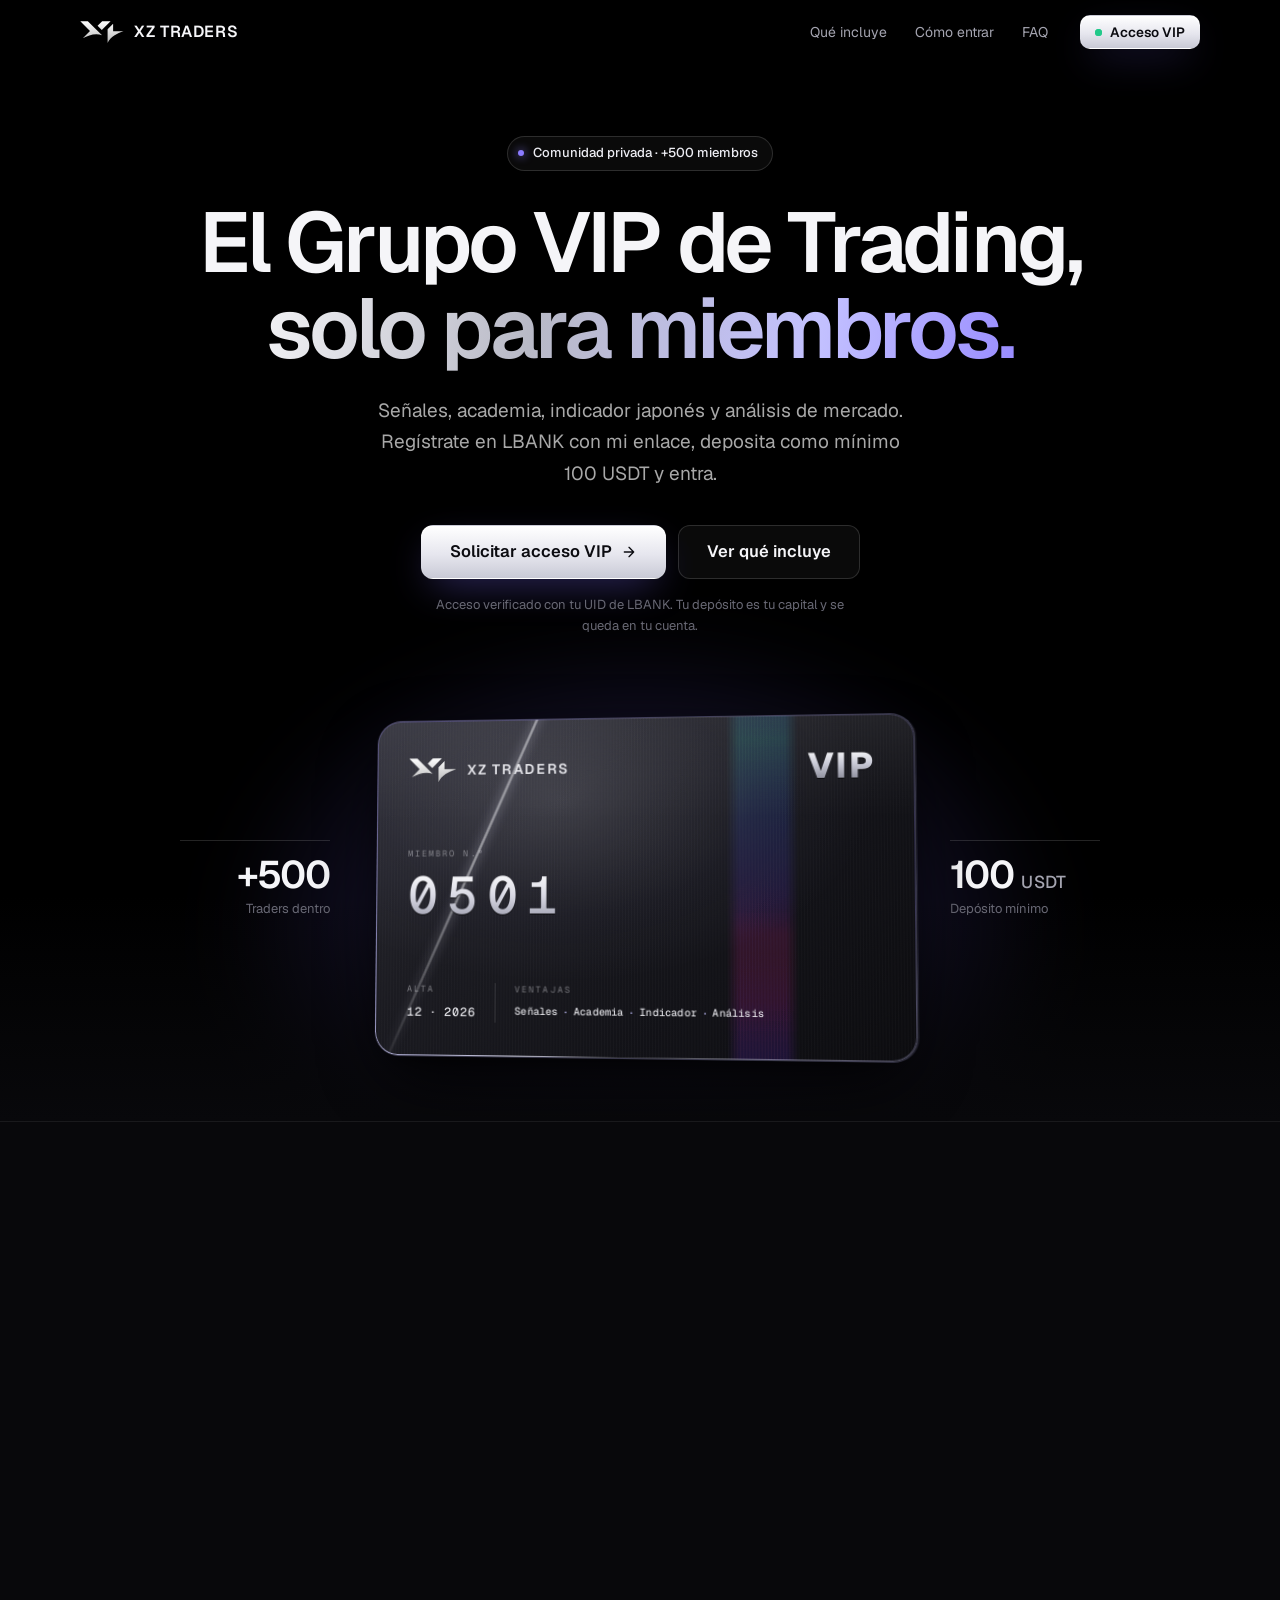
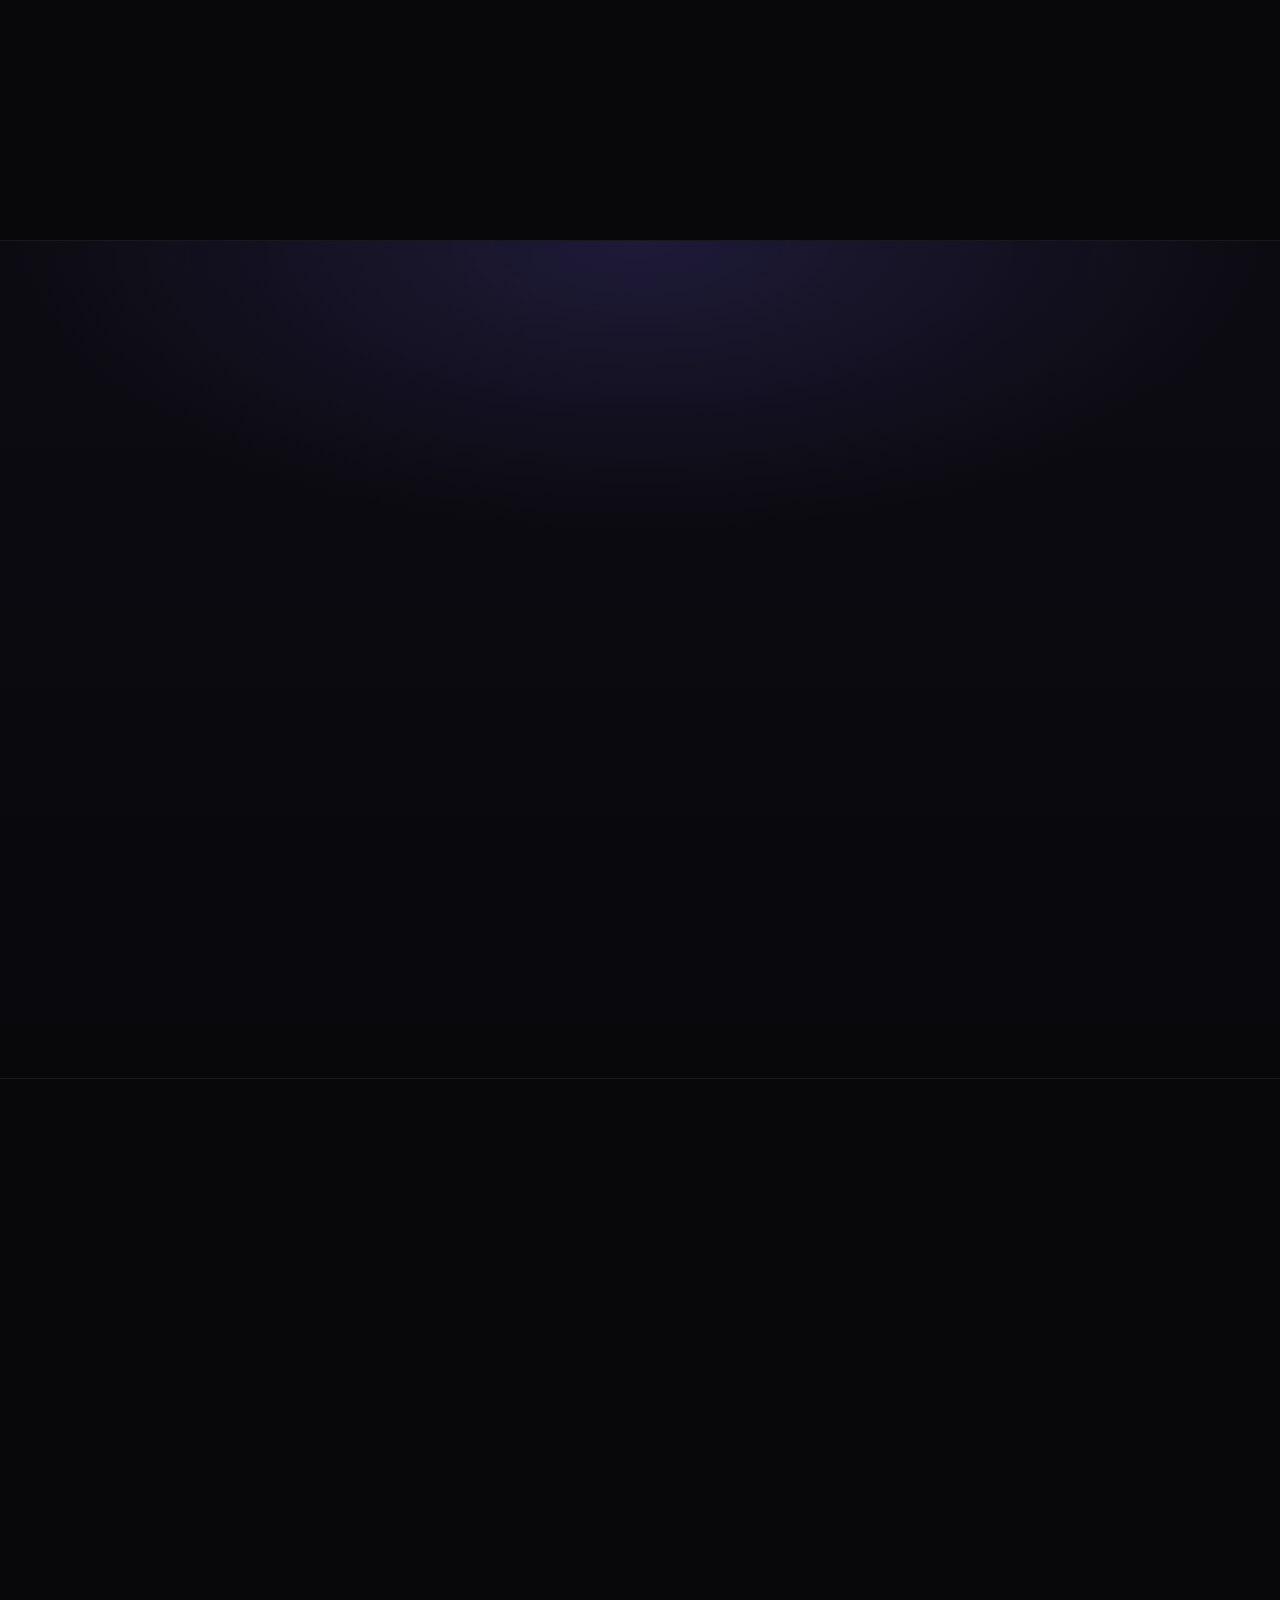
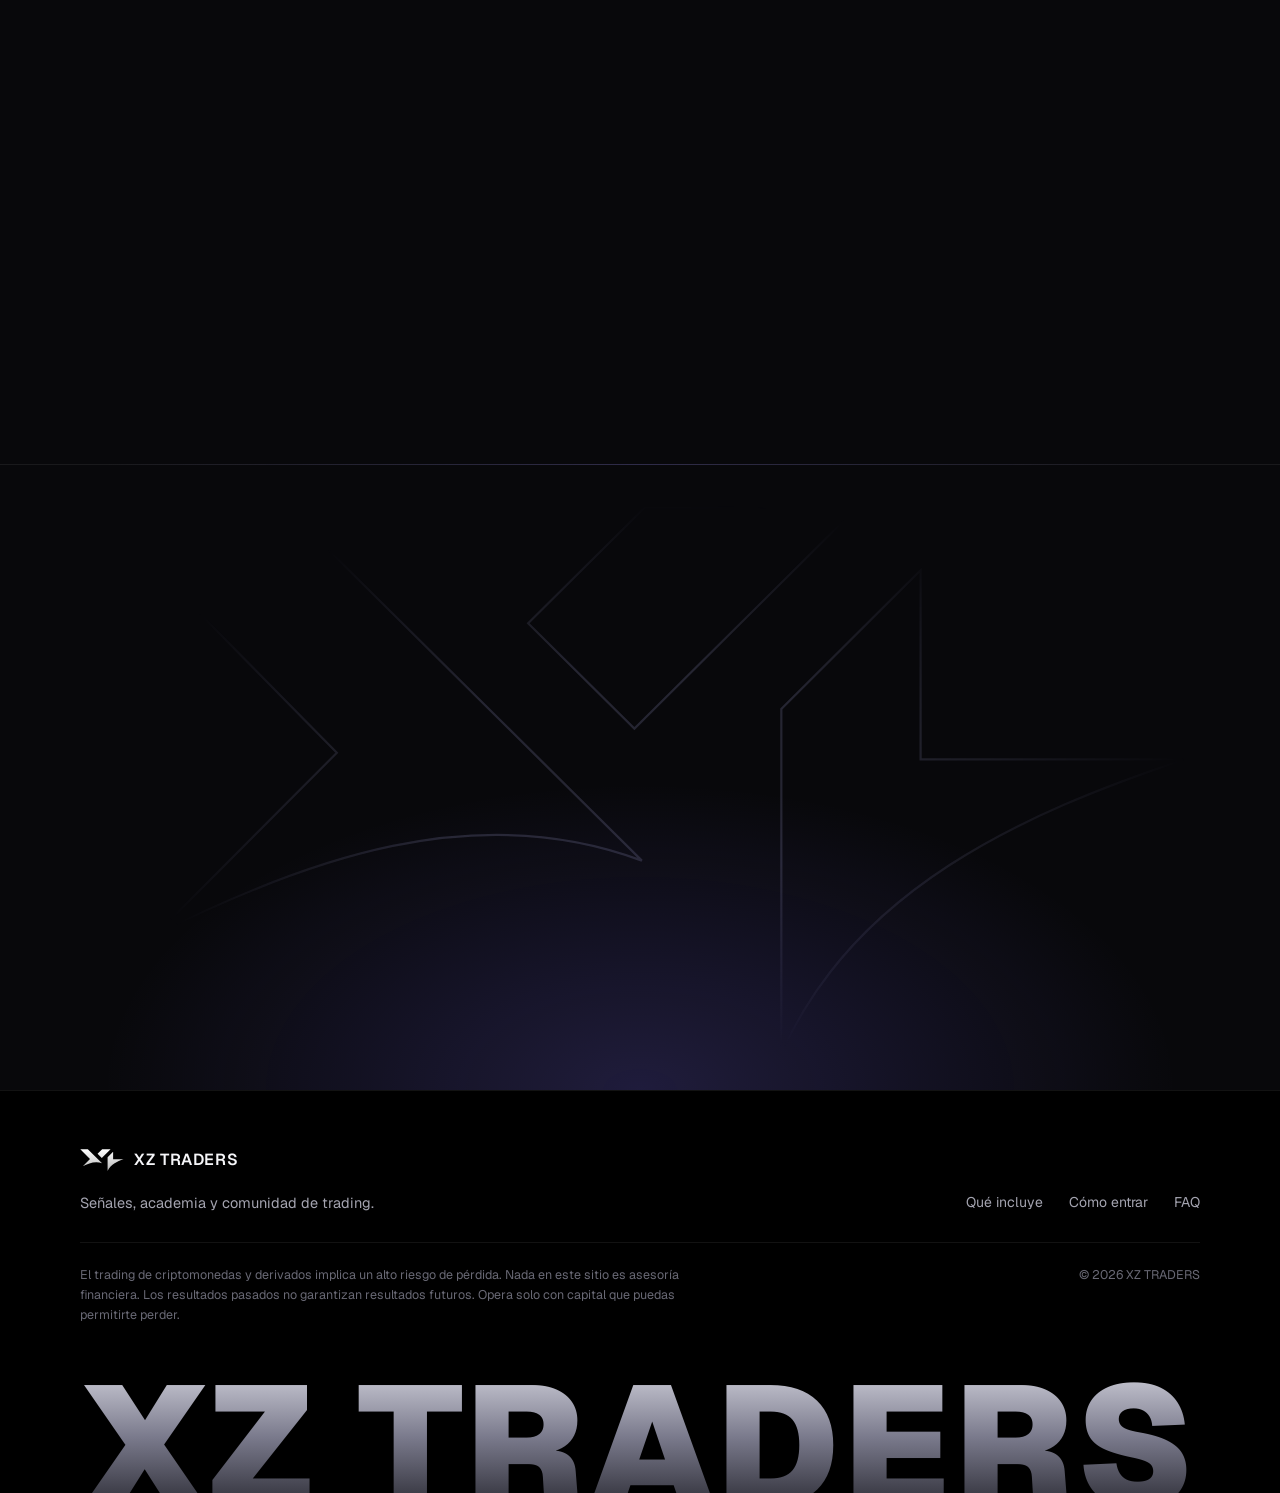
==== commit 4fc07bbf: "New look "VIP platino": own identity, less like the reference site Same copy, links (LBANK, Telegram" ====
--- a/index.html
+++ b/index.html
@@ -65,8 +65,9 @@
         <symbol id="i-arrow-up" viewBox="0 0 24 24"><path fill="none" stroke="currentColor" stroke-width="2" stroke-linecap="round" stroke-linejoin="round" d="M7 17 17 7M8 7h9v9" /></symbol>
         <symbol id="i-sparkles" viewBox="0 0 24 24"><g fill="none" stroke="currentColor" stroke-width="1.75" stroke-linecap="round" stroke-linejoin="round"><path d="M12 3 13.9 8.1 19 10l-5.1 1.9L12 17l-1.9-5.1L5 10l5.1-1.9Z" /><path d="M19 15v4M17 17h4" /></g></symbol>
         <symbol id="i-shield" viewBox="0 0 24 24"><g fill="none" stroke="currentColor" stroke-width="1.75" stroke-linecap="round" stroke-linejoin="round"><path d="M12 22s8-4 8-10V5l-8-3-8 3v7c0 6 8 10 8 10Z" /><path d="m9 12 2 2 4-4" /></g></symbol>
-        <symbol id="i-plus" viewBox="0 0 24 24"><path fill="none" stroke="currentColor" stroke-width="2" stroke-linecap="round" d="M12 5v14M5 12h14" /></symbol>
-      <symbol id="guilloche" viewBox="0 0 200 200"><g fill="none" stroke="currentColor"><g stroke-width=".3"><circle cx="126.0" cy="100.0" r="34"/><circle cx="125.7" cy="104.1" r="34"/><circle cx="124.7" cy="108.0" r="34"/><circle cx="123.2" cy="111.8" r="34"/><circle cx="121.0" cy="115.3" r="34"/><circle cx="118.4" cy="118.4" r="34"/><circle cx="115.3" cy="121.0" r="34"/><circle cx="111.8" cy="123.2" r="34"/><circle cx="108.0" cy="124.7" r="34"/><circle cx="104.1" cy="125.7" r="34"/><circle cx="100.0" cy="126.0" r="34"/><circle cx="95.9" cy="125.7" r="34"/><circle cx="92.0" cy="124.7" r="34"/><circle cx="88.2" cy="123.2" r="34"/><circle cx="84.7" cy="121.0" r="34"/><circle cx="81.6" cy="118.4" r="34"/><circle cx="79.0" cy="115.3" r="34"/><circle cx="76.8" cy="111.8" r="34"/><circle cx="75.3" cy="108.0" r="34"/><circle cx="74.3" cy="104.1" r="34"/><circle cx="74.0" cy="100.0" r="34"/><circle cx="74.3" cy="95.9" r="34"/><circle cx="75.3" cy="92.0" r="34"/><circle cx="76.8" cy="88.2" r="34"/><circle cx="79.0" cy="84.7" r="34"/><circle cx="81.6" cy="81.6" r="34"/><circle cx="84.7" cy="79.0" r="34"/><circle cx="88.2" cy="76.8" r="34"/><circle cx="92.0" cy="75.3" r="34"/><circle cx="95.9" cy="74.3" r="34"/><circle cx="100.0" cy="74.0" r="34"/><circle cx="104.1" cy="74.3" r="34"/><circle cx="108.0" cy="75.3" r="34"/><circle cx="111.8" cy="76.8" r="34"/><circle cx="115.3" cy="79.0" r="34"/><circle cx="118.4" cy="81.6" r="34"/><circle cx="121.0" cy="84.7" r="34"/><circle cx="123.2" cy="88.2" r="34"/><circle cx="124.7" cy="92.0" r="34"/><circle cx="125.7" cy="95.9" r="34"/></g><circle cx="100" cy="100" r="60" stroke-width=".4"/><path stroke-width=".22" d="M164.0 100.0L192.1 133.6M163.6 106.7L188.0 143.0M162.6 113.3L183.1 152.0M160.9 119.8L177.2 160.4M158.5 126.0L170.4 168.1M155.4 132.0L162.9 175.1M151.8 137.6L154.7 181.3M147.6 142.8L145.9 186.6M142.8 147.6L136.6 190.9M137.6 151.8L126.9 194.2M132.0 155.4L116.9 196.5M126.0 158.5L106.7 197.8M119.8 160.9L96.5 197.9M113.3 162.6L86.3 197.0M106.7 163.6L76.2 195.1M100.0 164.0L66.4 192.1M93.3 163.6L57.0 188.0M86.7 162.6L48.0 183.1M80.2 160.9L39.6 177.2M74.0 158.5L31.9 170.4M68.0 155.4L24.9 162.9M62.4 151.8L18.7 154.7M57.2 147.6L13.4 145.9M52.4 142.8L9.1 136.6M48.2 137.6L5.8 126.9M44.6 132.0L3.5 116.9M41.5 126.0L2.2 106.7M39.1 119.8L2.1 96.5M37.4 113.3L3.0 86.3M36.4 106.7L4.9 76.2M36.0 100.0L7.9 66.4M36.4 93.3L12.0 57.0M37.4 86.7L16.9 48.0M39.1 80.2L22.8 39.6M41.5 74.0L29.6 31.9M44.6 68.0L37.1 24.9M48.2 62.4L45.3 18.7M52.4 57.2L54.1 13.4M57.2 52.4L63.4 9.1M62.4 48.2L73.1 5.8M68.0 44.6L83.1 3.5M74.0 41.5L93.3 2.2M80.2 39.1L103.5 2.1M86.7 37.4L113.7 3.0M93.3 36.4L123.8 4.9M100.0 36.0L133.6 7.9M106.7 36.4L143.0 12.0M113.3 37.4L152.0 16.9M119.8 39.1L160.4 22.8M126.0 41.5L168.1 29.6M132.0 44.6L175.1 37.1M137.6 48.2L181.3 45.3M142.8 52.4L186.6 54.1M147.6 57.2L190.9 63.4M151.8 62.4L194.2 73.1M155.4 68.0L196.5 83.1M158.5 74.0L197.8 93.3M160.9 80.2L197.9 103.5M162.6 86.7L197.0 113.7M163.6 93.3L195.1 123.8"/></g></symbol>
+        <symbol id="i-send" viewBox="0 0 24 24"><g fill="none" stroke="currentColor" stroke-width="1.75" stroke-linecap="round" stroke-linejoin="round"><path d="m22 2-7 20-4-9-9-4Z" /><path d="M22 2 11 13" /></g></symbol>
+      <symbol id="i-plus" viewBox="0 0 24 24"><path fill="none" stroke="currentColor" stroke-width="2" stroke-linecap="round" d="M12 5v14M5 12h14" /></symbol>
+      
     </svg>
 
     <!-- NAV -->
@@ -81,7 +82,7 @@
           <a href="#como-entrar">Cómo entrar</a>
           <a href="#faq">FAQ</a>
         </nav>
-        <a class="btn-gold btn-gold--sm" href="#como-entrar">
+        <a class="btn btn--sm" href="#como-entrar">
           <span class="live-dot" aria-hidden="true"></span>
           <span>Acceso VIP</span>
         </a>
@@ -99,112 +100,113 @@
           <span class="beam beam--4"></span>
           <span class="beam beam--5"></span>
           <span class="beam beam--6"></span>
-          <span class="hero__tint"></span>
-          <span class="hero__dawn"></span>
-          <span class="hero__mesh"></span>
+          <span class="hero__glow"></span>
           <span class="hero__grain"></span>
           <span class="hero__vignette"></span>
         </div>
 
         <div class="container hero__content">
-          <div class="hero__grid">
-            <div class="hero__col">
-              <p class="pill"><span class="pill__dot" aria-hidden="true"></span>Comunidad privada · +500 miembros</p>
-
-              <h1 class="hero__title">
-                El Grupo VIP de Trading,
-                <span class="light">solo para miembros.</span>
-              </h1>
-
-              <p class="hero__lead">
-                Señales, academia, indicador japonés y análisis de mercado.
-                Regístrate en LBANK con mi enlace, deposita como mínimo 100&nbsp;USDT y entra.
-              </p>
-
-              <div class="hero__actions">
-                <a class="btn-gold btn-gold--lg" href="#como-entrar">
-                  Solicitar acceso VIP
-                  <svg aria-hidden="true"><use href="#i-arrow" /></svg>
-                </a>
-                <p class="hero__fine">Acceso verificado con tu UID de LBANK. Tu depósito es tu capital y se queda en tu cuenta.</p>
-              </div>
-
-              <dl class="stats">
-                <div>
-                  <dt>Traders dentro</dt>
-                  <dd>+<span data-count="500">500</span></dd>
+          <p class="pill"><span class="pill__dot" aria-hidden="true"></span>Comunidad privada · +500 miembros</p>
+
+          <h1 class="hero__title">
+            El Grupo VIP de Trading,
+            <span class="shine">solo para miembros.</span>
+          </h1>
+
+          <p class="hero__lead">
+            Señales, academia, indicador japonés y análisis de mercado.
+            Regístrate en LBANK con mi enlace, deposita como mínimo 100&nbsp;USDT y entra.
+          </p>
+
+          <div class="hero__ctas">
+            <a class="btn btn--lg" href="#como-entrar">
+              Solicitar acceso VIP
+              <svg aria-hidden="true"><use href="#i-arrow" /></svg>
+            </a>
+            <a class="btn btn--ghost btn--lg" href="#incluye">Ver qué incluye</a>
+          </div>
+          <p class="hero__fine">Acceso verificado con tu UID de LBANK. Tu depósito es tu capital y se queda en tu cuenta.</p>
+
+          <!-- TARJETA VIP: se inclina siguiendo el cursor (assets/js/main.js, initVipCard) -->
+          <div class="vip">
+            <dl class="vip__spec vip__spec--left">
+              <div><dt>Traders dentro</dt><dd>+<span data-count="500">500</span></dd></div>
+            </dl>
+
+            <div class="vip__scene" id="vip-card">
+              <div class="vip__shadow vip__shadow--far" aria-hidden="true"></div>
+              <div class="vip__shadow vip__shadow--near" aria-hidden="true"></div>
+
+              <div class="vip__card" role="img" aria-label="Tarjeta de miembro XZ TRADERS VIP · Miembro n.º 0501 · Ventajas: señales, academia, indicador japonés y análisis de mercado">
+                <!-- Canto: capas en profundidad que dan grosor al inclinar -->
+                <i class="vip__slab vip__slab--3" aria-hidden="true"></i>
+                <i class="vip__slab vip__slab--2" aria-hidden="true"></i>
+                <i class="vip__slab vip__slab--1" aria-hidden="true"></i>
+
+                <div class="vip__face" aria-hidden="true">
+                  <div class="vip__brush"></div>
+                  <div class="vip__amb"></div>
+                  <div class="vip__holo"></div>
+                  <div class="vip__sweep"><i></i></div>
                 </div>
-                <div>
-                  <dt>USDT de depósito mínimo</dt>
-                  <dd>100</dd>
-                </div>
-                <div>
-                  <dt>Acceso verificado</dt>
-                  <dd>VIP</dd>
-                </div>
-              </dl>
-            </div>
-
-            <!-- TARJETA VIP: se inclina siguiendo el cursor (assets/js/main.js, initVipCard) -->
-            <div class="vip">
-              <div class="vip__scene" id="vip-card">
-                <div class="vip__shadow vip__shadow--far" aria-hidden="true"></div>
-                <div class="vip__shadow vip__shadow--near" aria-hidden="true"></div>
-
-                <div class="vip__card" role="img" aria-label="Tarjeta de miembro XZ TRADERS VIP · Miembro n.º 0501 · Ventajas: señales, academia, indicador japonés y análisis de mercado">
-                  <!-- Canto: capas en profundidad que dan grosor al inclinar -->
-                  <i class="vip__slab vip__slab--3" aria-hidden="true"></i>
-                  <i class="vip__slab vip__slab--2" aria-hidden="true"></i>
-                  <i class="vip__slab vip__slab--1" aria-hidden="true"></i>
-
-                  <div class="vip__face" aria-hidden="true">
-                    <div class="vip__amb"></div>
-                    <div class="vip__env"></div>
-                    <svg class="vip__engrave"><use href="#logo-shape" /></svg>
-                    <div class="vip__sweep"><i></i></div>
+
+                <div class="vip__rim" aria-hidden="true"></div>
+
+                <div class="vip__type" aria-hidden="true">
+                  <div class="vip__top">
+                    <span class="vip__brand"><svg><use href="#logo-mark" /></svg>XZ TRADERS</span>
+                    <span class="vip__tier">VIP</span>
                   </div>
-
-                  <div class="vip__rim" aria-hidden="true"></div>
-
-                  <div class="vip__type" aria-hidden="true">
-                    <div class="vip__top">
-                      <span class="vip__no">Miembro&nbsp;n.º <b>0501</b></span>
+                  <div class="vip__number">
+                    <span class="vip__label">Miembro n.º</span>
+                    <span class="vip__digits">0501</span>
+                  </div>
+                  <dl class="vip__reg">
+                    <div><dt>Alta</dt><dd data-alta>2026</dd></div>
+                    <div class="vip__perks">
+                      <dt>Ventajas</dt>
+                      <dd><span>Señales</span><span>Academia</span><span>Indicador</span><span>Análisis</span></dd>
                     </div>
-                    <div class="vip__foot">
-                      <p class="vip__mark">XZ TRADERS <b>VIP</b></p>
-                      <hr class="vip__rule" />
-                      <dl class="vip__reg">
-                        <div><dt>Alta</dt><dd data-alta>2026</dd></div>
-                        <div class="vip__perks">
-                          <dt>Ventajas</dt>
-                          <dd><span>Señales</span><span>Academia</span><span>Indicador</span><span>Análisis</span></dd>
-                        </div>
-                      </dl>
-                    </div>
-                  </div>
+                  </dl>
                 </div>
               </div>
             </div>
-          </div>
-
-          <!-- QUÉ INCLUYE -->
-          <div class="features" id="incluye">
-            <article class="feature">
+
+            <dl class="vip__spec vip__spec--right">
+              <div><dt>Depósito mínimo</dt><dd>100 <small>USDT</small></dd></div>
+            </dl>
+          </div>
+        </div>
+      </section>
+
+      <!-- QUÉ INCLUYE -->
+      <section class="section" id="incluye">
+        <div class="container">
+          <div class="section-head section-head--split reveal">
+            <div>
+              <p class="eyebrow">Qué incluye</p>
+              <h2 class="title">Todo en un solo lugar.</h2>
+            </div>
+            <p class="lead">Lo mismo para todos los miembros: sin niveles ni funciones bloqueadas.</p>
+          </div>
+
+          <div class="features">
+            <article class="feature reveal">
               <span class="feature__icon"><svg aria-hidden="true"><use href="#i-sparkles" /></svg></span>
               <h3>Señales VIP</h3>
               <p>Entrada, take profit y stop loss, con seguimiento hasta el cierre.</p>
             </article>
-            <article class="feature">
+            <article class="feature reveal">
               <span class="feature__icon"><svg aria-hidden="true"><use href="#i-academy" /></svg></span>
               <h3>Academia</h3>
               <p>Aprende a operar desde cero y a tu ritmo.</p>
             </article>
-            <article class="feature">
+            <article class="feature reveal">
               <span class="feature__icon"><svg aria-hidden="true"><use href="#i-indicator" /></svg></span>
               <h3>Indicador japonés</h3>
               <p>El indicador que uso para detectar zonas de compra y venta.</p>
             </article>
-            <article class="feature">
+            <article class="feature reveal">
               <span class="feature__icon"><svg aria-hidden="true"><use href="#i-analysis" /></svg></span>
               <h3>Análisis de mercado</h3>
               <p>Niveles clave y escenarios antes de cada movimiento.</p>
@@ -214,64 +216,56 @@
       </section>
 
       <!-- CÓMO ENTRAR -->
-      <section class="section access" id="como-entrar">
-        <svg class="wm wm--access" aria-hidden="true"><use href="#guilloche" /></svg>
-        <div class="container access__grid">
-          <div class="access__intro reveal">
-            <p class="eyebrow eyebrow--lines">Cómo entrar</p>
-            <h2 class="stair">
-              <span class="stair__dim">Tres pasos</span>
-              <span>y estás dentro del VIP.</span>
-            </h2>
+      <section class="section steps-sec" id="como-entrar">
+        <div class="container">
+          <div class="section-head section-head--center reveal">
+            <p class="eyebrow">Cómo entrar</p>
+            <h2 class="title title--xl">Entra al VIP en <span class="shine">3&nbsp;pasos.</span></h2>
             <p class="lead">Verificamos tu cuenta y te damos acceso en minutos.</p>
           </div>
 
-          <ol class="flow">
-            <li class="flow__node reveal">
-              <span class="flow__dot" aria-hidden="true">01</span>
-              <div class="flow__body">
-                <h3>Regístrate en LBANK</h3>
-                <p>Usa el <strong>enlace oficial de XZ&nbsp;TRADERS</strong>. ¿Ya tienes cuenta? Crea una nueva.</p>
-                <a class="btn-line" href="#como-entrar" data-link="lbank">
-                  Crear cuenta en LBANK <svg aria-hidden="true"><use href="#i-arrow" /></svg>
-                </a>
-              </div>
+          <ol class="steps">
+            <li class="step reveal">
+              <span class="step__num" aria-hidden="true">1</span>
+              <p class="step__tag">Paso 1</p>
+              <h3>Regístrate en LBANK</h3>
+              <p>Usa el <strong>enlace oficial de XZ&nbsp;TRADERS</strong>. ¿Ya tienes cuenta? Crea una nueva.</p>
+              <a class="btn btn--line" href="#como-entrar" data-link="lbank">
+                Crear cuenta en LBANK <svg aria-hidden="true"><use href="#i-arrow" /></svg>
+              </a>
             </li>
-            <li class="flow__node reveal">
-              <span class="flow__dot" aria-hidden="true">02</span>
-              <div class="flow__body">
-                <h3>Deposita mínimo 100&nbsp;USDT</h3>
-                <p>Es <strong>tu capital</strong> para operar con la comunidad y se queda en tu cuenta de&nbsp;LBANK.</p>
-                <p class="note"><svg aria-hidden="true"><use href="#i-shield" /></svg>No es un pago</p>
-              </div>
+            <li class="step reveal">
+              <span class="step__num" aria-hidden="true">2</span>
+              <p class="step__tag">Paso 2</p>
+              <h3>Deposita mínimo 100&nbsp;USDT</h3>
+              <p>Es <strong>tu capital</strong> para operar con la comunidad y se queda en tu cuenta de&nbsp;LBANK.</p>
+              <p class="note"><svg aria-hidden="true"><use href="#i-shield" /></svg>No es un pago</p>
             </li>
-            <li class="flow__node reveal">
-              <span class="flow__dot" aria-hidden="true">03</span>
-              <div class="flow__body">
-                <h3>Habla con el bot</h3>
-                <p>Envíale el <strong>UID de tu perfil de LBANK</strong> (ej.&nbsp;<code class="uid">LBA3232332</code>) y desbloquea tu acceso&nbsp;VIP.</p>
-              </div>
-            </li>
-            <li class="flow__node flow__node--end reveal">
-              <span class="flow__dot flow__dot--end" aria-hidden="true"></span>
-              <div class="flow__body">
-                <a class="flow__cta" href="#como-entrar" data-link="telegram">
-                  <span>Abrir @xztraders_aibot</span>
-                  <span class="flow__cta-arrow" aria-hidden="true"><svg><use href="#i-arrow-up" /></svg></span>
-                </a>
-              </div>
+            <li class="step reveal">
+              <span class="step__num" aria-hidden="true">3</span>
+              <p class="step__tag">Paso 3</p>
+              <h3>Habla con el bot</h3>
+              <p>Envíale el <strong>UID de tu perfil de LBANK</strong> (ej.&nbsp;<code class="uid">LBA3232332</code>) y desbloquea tu acceso&nbsp;VIP.</p>
             </li>
           </ol>
+
+          <a class="bot-bar reveal" href="#como-entrar" data-link="telegram">
+            <span class="bot-bar__icon" aria-hidden="true"><svg><use href="#i-send" /></svg></span>
+            <span class="bot-bar__text">
+              <strong>Abrir @xztraders_aibot</strong>
+              <span>Envía tu UID y recibe tu acceso VIP</span>
+            </span>
+            <span class="bot-bar__arrow" aria-hidden="true"><svg><use href="#i-arrow-up" /></svg></span>
+          </a>
         </div>
       </section>
 
       <!-- FAQ -->
-      <section class="section faq-sec" id="faq">
-        <svg class="wm wm--faq" aria-hidden="true"><use href="#guilloche" /></svg>
-        <div class="container">
-          <div class="section-head reveal">
-            <h2 class="title">Preguntas <span class="light">antes de entrar.</span></h2>
-            <span class="rule" aria-hidden="true"></span>
+      <section class="section" id="faq">
+        <div class="container faq-grid">
+          <div class="faq-grid__head reveal">
+            <p class="eyebrow">Preguntas frecuentes</p>
+            <h2 class="title">Antes de <span class="shine">entrar.</span></h2>
             <p class="lead">¿Tienes otra duda? Pregúntale a nuestro <a class="link" href="#faq" data-link="telegram">bot de Telegram</a>.</p>
           </div>
 
@@ -314,13 +308,12 @@
 
       <!-- CTA FINAL -->
       <section class="section cta-final">
-        <svg class="wm wm--final" aria-hidden="true"><use href="#guilloche" /></svg>
+        <svg class="cta-final__mark" aria-hidden="true"><use href="#logo-shape" /></svg>
         <div class="container">
-          <div class="section-head reveal">
-            <h2 class="title title--xl">Únete a los +500 <span class="light">XZ Traders.</span></h2>
+          <div class="section-head section-head--center reveal">
+            <h2 class="title title--xl">Únete a los +500 <span class="shine">XZ Traders.</span></h2>
             <p class="lead">Señales, academia, indicador japonés y análisis, reservados a los miembros del VIP.</p>
-            <span class="rule" aria-hidden="true"></span>
-            <a class="btn-gold btn-gold--lg" href="#como-entrar" data-link="telegram">
+            <a class="btn btn--lg" href="#como-entrar" data-link="telegram">
               Solicitar acceso VIP <svg aria-hidden="true"><use href="#i-arrow" /></svg>
             </a>
           </div>
@@ -359,7 +352,7 @@
 
     <!-- CTA fija en móvil -->
     <div class="mobile-cta" id="mobile-cta">
-      <a class="btn-gold btn-gold--block" href="#como-entrar" data-link="telegram">
+      <a class="btn btn--block" href="#como-entrar" data-link="telegram">
         Solicitar acceso VIP <svg aria-hidden="true"><use href="#i-arrow" /></svg>
       </a>
     </div>
--- a/assets/css/styles.css
+++ b/assets/css/styles.css
@@ -1,5 +1,6 @@
 /* ==========================================================================
-   XZ TRADERS · Landing (versión "VIP dorado")
+   XZ TRADERS · Landing (versión "VIP platino")
+   Negro, platino y el violeta de la marca XZ.
    ========================================================================== */
 
 /* Fuentes alojadas en la propia web (assets/fonts, licencia OFL) */
@@ -22,31 +23,32 @@
 :root {
   color-scheme: dark;
 
-  --bg: #070605;
+  --bg: #08080b;
   --bg-deep: #000000;
-  --surface: #100e0c;
-  --border: rgba(245, 240, 230, 0.07);
-  --border-strong: rgba(245, 240, 230, 0.13);
-
-  --text: #f7f3ec;
-  --text-2: #aaa69e;
-  --text-3: #6e6b65;
-
-  /* Oro: acento principal */
-  --gold: #e8b948;
-  --gold-hi: #f7d682;
-  --gold-lo: #c08f1e;
-  --gold-line: rgba(232, 185, 72, 0.18);
-  --gold-line-2: rgba(232, 185, 72, 0.32);
+  --surface: #0f0f14;
+  --surface-2: #15151c;
+  --border: rgba(255, 255, 255, 0.07);
+  --border-strong: rgba(255, 255, 255, 0.14);
+
+  --text: #f5f5f8;
+  --text-2: #a4a4b0;
+  --text-3: #686874;
+
+  /* Platino y violeta XZ */
+  --plat: #ececf2;
+  --plat-2: #b8b9c6;
+  --violet: #8b7bff;
+  --violet-hi: #c3c1ff;
+  --violet-line: rgba(139, 123, 255, 0.3);
+  --violet-glow: rgba(124, 108, 255, 0.45);
 
   --up: #22c98a;
-  --down: #f06363;
 
   --radius-sm: 10px;
   --radius: 16px;
-  --radius-lg: 22px;
-
-  --container: 1088px;
+  --radius-lg: 24px;
+
+  --container: 1120px;
   --gutter: 24px;
   --nav-h: 64px;
 
@@ -76,7 +78,6 @@
   font-family: var(--font);
   font-size: 16px;
   line-height: 1.6;
-  letter-spacing: -0.005em;
   -webkit-font-smoothing: antialiased;
   -moz-osx-font-smoothing: grayscale;
   overflow-x: clip;
@@ -111,12 +112,12 @@
 }
 
 ::selection {
-  background: var(--gold);
-  color: #000;
+  background: rgba(139, 123, 255, 0.4);
+  color: #fff;
 }
 
 :focus-visible {
-  outline: 2px solid var(--gold);
+  outline: 2px solid var(--violet-hi);
   outline-offset: 3px;
   border-radius: 6px;
 }
@@ -132,12 +133,11 @@
    Tipografía
    -------------------------------------------------------------------------- */
 
-/* Títulos de dos tonos: primera parte en negrita, segunda fina y apagada */
 .title {
-  font-size: clamp(2rem, 4.6vw, 3.6rem);
-  font-weight: 700;
-  line-height: 1.05;
-  letter-spacing: -0.03em;
+  font-size: clamp(2rem, 4.4vw, 3.4rem);
+  font-weight: 600;
+  line-height: 1.06;
+  letter-spacing: -0.035em;
   text-wrap: balance;
 }
 
@@ -145,10 +145,12 @@
   font-size: clamp(2.25rem, 5.4vw, 4.25rem);
 }
 
-.title .light,
-.stair__dim {
-  font-weight: 300;
-  color: #b9b2a5;
+/* Texto con brillo metálico: platino que vira a violeta */
+.shine {
+  background: linear-gradient(100deg, #ffffff 0%, var(--plat-2) 38%, var(--violet-hi) 70%, var(--violet) 100%);
+  -webkit-background-clip: text;
+  background-clip: text;
+  color: transparent;
 }
 
 .lead {
@@ -161,132 +163,125 @@
 .eyebrow {
   display: inline-flex;
   align-items: center;
-  gap: 12px;
-  color: var(--gold-hi);
-  font-family: var(--mono);
-  font-size: 11.5px;
+  gap: 10px;
+  color: var(--violet-hi);
+  font-size: 13px;
   font-weight: 500;
-  letter-spacing: 0.16em;
-  text-transform: uppercase;
-}
-
-.eyebrow--lines::before {
+  letter-spacing: 0.02em;
+}
+
+.eyebrow::before {
   content: "";
-  width: 28px;
-  height: 1px;
-  background: linear-gradient(90deg, var(--gold), transparent);
-}
-
-/* Pequeña línea dorada bajo los títulos centrados */
-.rule {
-  display: block;
-  width: 64px;
-  height: 1px;
-  background: linear-gradient(90deg, transparent, var(--gold), transparent);
+  width: 6px;
+  height: 6px;
+  transform: rotate(45deg);
+  background: var(--violet);
+  box-shadow: 0 0 12px var(--violet-glow);
 }
 
 .link {
   color: var(--text);
   text-decoration: underline;
-  text-decoration-color: var(--gold-line-2);
+  text-decoration-color: var(--violet-line);
   text-underline-offset: 3px;
   transition: text-decoration-color 0.2s, color 0.2s;
 }
 
 .link:hover {
-  color: var(--gold-hi);
-  text-decoration-color: var(--gold);
+  color: var(--violet-hi);
+  text-decoration-color: var(--violet-hi);
 }
 
 /* --------------------------------------------------------------------------
    Botones
    -------------------------------------------------------------------------- */
 
-.btn-gold {
+/* Principal: platino con halo violeta */
+.btn {
   display: inline-flex;
   align-items: center;
   justify-content: center;
   gap: 9px;
-  padding: 13px 24px;
-  border-radius: 999px;
-  background: linear-gradient(180deg, #f6d479 0%, var(--gold) 56%, #d8a431 100%);
-  color: #15110a;
+  padding: 12px 22px;
+  border: 1px solid transparent;
+  border-radius: 12px;
+  background: linear-gradient(180deg, #ffffff 0%, #e6e6ee 55%, #c9cad6 100%);
+  color: #0b0b10;
   font: inherit;
   font-size: 15px;
-  font-weight: 650;
+  font-weight: 600;
   line-height: 1.2;
   white-space: nowrap;
+  cursor: pointer;
   box-shadow:
-    0 1px 0 rgba(255, 255, 255, 0.55) inset,
-    0 16px 40px -6px rgba(232, 185, 72, 0.3),
-    0 3px 10px rgba(0, 0, 0, 0.55);
-  transition: transform 0.2s var(--ease), box-shadow 0.2s, filter 0.2s;
-}
-
-.btn-gold svg {
+    0 1px 0 rgba(255, 255, 255, 0.9) inset,
+    0 14px 40px -12px var(--violet-glow),
+    0 2px 8px rgba(0, 0, 0, 0.5);
+  transition: transform 0.25s var(--ease), box-shadow 0.25s, background-color 0.2s, border-color 0.2s;
+}
+
+.btn svg {
   width: 16px;
   height: 16px;
   transition: transform 0.25s var(--ease);
 }
 
-.btn-gold:hover {
-  filter: brightness(1.06);
+.btn:hover {
   transform: translateY(-2px);
   box-shadow:
-    0 1px 0 rgba(255, 255, 255, 0.55) inset,
-    0 20px 52px -6px rgba(232, 185, 72, 0.42),
-    0 3px 10px rgba(0, 0, 0, 0.55);
-}
-
-.btn-gold:hover svg {
+    0 1px 0 rgba(255, 255, 255, 0.9) inset,
+    0 20px 50px -12px rgba(124, 108, 255, 0.7),
+    0 2px 8px rgba(0, 0, 0, 0.5);
+}
+
+.btn:hover svg {
   transform: translateX(3px);
 }
 
-.btn-gold--sm {
+.btn--ghost {
+  background: rgba(255, 255, 255, 0.04);
+  border-color: var(--border-strong);
+  color: var(--text);
+  box-shadow: none;
+  backdrop-filter: blur(8px);
+  -webkit-backdrop-filter: blur(8px);
+}
+
+.btn--ghost:hover {
+  background: rgba(255, 255, 255, 0.08);
+  border-color: rgba(255, 255, 255, 0.26);
+  box-shadow: none;
+}
+
+.btn--line {
+  padding: 11px 18px;
+  background: rgba(139, 123, 255, 0.08);
+  border-color: var(--violet-line);
+  color: var(--violet-hi);
+  font-size: 14.5px;
+  box-shadow: none;
+}
+
+.btn--line:hover {
+  background: rgba(139, 123, 255, 0.14);
+  border-color: var(--violet-hi);
+  box-shadow: 0 10px 30px -12px var(--violet-glow);
+}
+
+.btn--sm {
   gap: 8px;
-  padding: 9px 16px;
+  padding: 8px 14px;
+  border-radius: 10px;
   font-size: 13.5px;
 }
 
-.btn-gold--lg {
-  padding: 17px 32px;
+.btn--lg {
+  padding: 16px 28px;
   font-size: 16.5px;
 }
 
-.btn-gold--block {
+.btn--block {
   width: 100%;
-}
-
-/* Botón de contorno dorado (pasos) */
-.btn-line {
-  display: inline-flex;
-  align-items: center;
-  gap: 8px;
-  padding: 11px 18px;
-  border: 1px solid var(--gold-line-2);
-  border-radius: 999px;
-  background: linear-gradient(180deg, rgba(232, 185, 72, 0.12), rgba(232, 185, 72, 0.03));
-  color: var(--gold-hi);
-  font-size: 14.5px;
-  font-weight: 550;
-  white-space: nowrap;
-  transition: border-color 0.2s, background-color 0.2s, transform 0.2s var(--ease);
-}
-
-.btn-line svg {
-  width: 15px;
-  height: 15px;
-  transition: transform 0.25s var(--ease);
-}
-
-.btn-line:hover {
-  border-color: var(--gold);
-  background-color: rgba(232, 185, 72, 0.1);
-  transform: translateY(-1px);
-}
-
-.btn-line:hover svg {
-  transform: translateX(3px);
 }
 
 .live-dot {
@@ -294,7 +289,7 @@
   width: 7px;
   height: 7px;
   border-radius: 50%;
-  background: #1c7a4f;
+  background: var(--up);
 }
 
 .live-dot::after {
@@ -302,7 +297,7 @@
   position: absolute;
   inset: 0;
   border-radius: 50%;
-  background: #1c7a4f;
+  background: var(--up);
   animation: ping 2s var(--ease) infinite;
 }
 
@@ -332,8 +327,8 @@
 }
 
 .nav.is-scrolled {
-  background: rgba(10, 9, 7, 0.74);
-  border-bottom-color: var(--gold-line);
+  background: rgba(8, 8, 11, 0.72);
+  border-bottom-color: var(--border);
   backdrop-filter: blur(14px) saturate(140%);
   -webkit-backdrop-filter: blur(14px) saturate(140%);
 }
@@ -377,41 +372,30 @@
 }
 
 .nav__links a:hover {
-  color: var(--gold-hi);
+  color: var(--text);
 }
 
 /* --------------------------------------------------------------------------
-   Hero
+   Hero (centrado, con la tarjeta debajo como pieza principal)
    -------------------------------------------------------------------------- */
 
 .hero {
   position: relative;
-  min-height: 100vh;
-  min-height: 100svh;
-  padding: calc(var(--nav-h) + 64px) 0 72px;
-  background: linear-gradient(180deg, #120e08 0%, #0b0907 40%, var(--bg) 100%);
+  padding: calc(var(--nav-h) + 72px) 0 40px;
+  background: var(--bg-deep);
   overflow: hidden;
   isolation: isolate;
-}
-
-.hero::after {
-  content: "";
-  position: absolute;
-  inset: auto 0 0;
-  height: 1px;
-  background: linear-gradient(90deg, transparent, rgba(232, 185, 72, 0.3) 50%, transparent);
 }
 
 .hero__bg {
   position: absolute;
   inset: 0;
   z-index: -1;
-  /* Fondo opaco: el tinte dorado (multiply) necesita algo debajo con lo que mezclarse */
-  background: linear-gradient(180deg, #120e08 0%, #0b0907 40%, var(--bg) 100%);
+  background: var(--bg-deep);
   pointer-events: none;
 }
 
-/* Haces de luz en 3D (assets/js/beams.js), tenues y con tono dorado */
+/* Haces de luz en 3D (assets/js/beams.js) */
 .hero__canvas {
   position: absolute;
   inset: 0;
@@ -422,7 +406,7 @@
 }
 
 .has-beams .hero__canvas {
-  opacity: 0.3;
+  opacity: 0.55;
 }
 
 .has-beams .beam,
@@ -430,36 +414,17 @@
   display: none;
 }
 
-/* Tiñe los haces blancos de oro */
-.hero__tint {
+/* Resplandor violeta bajo la tarjeta */
+.hero__glow {
   position: absolute;
-  inset: 0;
-  background: linear-gradient(180deg, #8a6a2c, #4a3814 70%);
-  mix-blend-mode: multiply;
-}
-
-/* Arco de luz que nace detrás de la nav */
-.hero__dawn {
-  position: absolute;
-  top: -430px;
   left: 50%;
-  width: min(1480px, 104vw);
-  height: 720px;
+  bottom: -18%;
+  width: min(1100px, 120vw);
+  height: 70%;
   transform: translateX(-50%);
   border-radius: 50%;
-  background: radial-gradient(closest-side, rgba(246, 214, 130, 0.22), rgba(232, 185, 72, 0.1) 50%, transparent 76%);
-  filter: blur(38px);
-}
-
-/* Rejilla tipo gráfico de cotización */
-.hero__mesh {
-  position: absolute;
-  inset: 0;
-  background-image:
-    repeating-linear-gradient(90deg, rgba(232, 185, 72, 0.05) 0 1px, transparent 1px 116px),
-    repeating-linear-gradient(0deg, rgba(232, 185, 72, 0.035) 0 1px, transparent 1px 116px);
-  -webkit-mask-image: radial-gradient(82% 70% at 50% 6%, #000 0%, rgba(0, 0, 0, 0.42) 54%, transparent 84%);
-  mask-image: radial-gradient(82% 70% at 50% 6%, #000 0%, rgba(0, 0, 0, 0.42) 54%, transparent 84%);
+  background: radial-gradient(closest-side, rgba(124, 108, 255, 0.34), rgba(124, 108, 255, 0.1) 55%, transparent 78%);
+  filter: blur(30px);
 }
 
 /* Haces de luz diagonales (respaldo si no hay WebGL) */
@@ -470,7 +435,7 @@
   transform: rotate(-30deg);
   transform-origin: center;
   filter: blur(3px);
-  opacity: calc(var(--o, 0.9) * 0.45);
+  opacity: calc(var(--o, 0.9) * 0.6);
   background: linear-gradient(
     90deg,
     rgba(255, 255, 255, 0) 0%,
@@ -541,11 +506,10 @@
   }
 }
 
-/* Grano */
 .hero__grain {
   position: absolute;
   inset: -50%;
-  opacity: 0.16;
+  opacity: 0.18;
   mix-blend-mode: overlay;
   background-image: url("data:image/svg+xml,%3Csvg xmlns='http://www.w3.org/2000/svg' width='220' height='220'%3E%3Cfilter id='n'%3E%3CfeTurbulence type='fractalNoise' baseFrequency='0.85' numOctaves='3' stitchTiles='stitch'/%3E%3CfeColorMatrix values='0 0 0 0 1 0 0 0 0 1 0 0 0 0 1 0 0 0 1 0'/%3E%3C/filter%3E%3Crect width='100%25' height='100%25' filter='url(%23n)'/%3E%3C/svg%3E");
   animation: grain 1.2s steps(4) infinite;
@@ -573,47 +537,38 @@
   position: absolute;
   inset: 0;
   background:
-    linear-gradient(0deg, var(--bg) 0, rgba(7, 6, 5, 0) 160px),
-    radial-gradient(130% 104% at 50% 22%, transparent 50%, rgba(4, 3, 2, 0.4) 82%, rgba(4, 3, 2, 0.6) 100%);
+    radial-gradient(ellipse 60% 40% at 50% 30%, rgba(0, 0, 0, 0.62), transparent 75%),
+    linear-gradient(180deg, rgba(0, 0, 0, 0.4) 0%, transparent 25%, transparent 80%, var(--bg) 100%);
 }
 
 .hero__content {
   display: flex;
   flex-direction: column;
-  justify-content: center;
-  min-height: calc(100svh - var(--nav-h) - 136px);
-}
-
-.hero__grid {
-  display: grid;
-  grid-template-columns: 1fr 1fr;
   align-items: center;
-  gap: 48px;
-}
-
-/* Píldora superior */
+  text-align: center;
+}
+
 .pill {
   display: inline-flex;
   align-items: center;
   gap: 9px;
-  padding: 7px 14px 7px 11px;
-  border: 1px solid var(--gold-line-2);
+  padding: 6px 14px 6px 10px;
+  border: 1px solid var(--border-strong);
   border-radius: 999px;
-  background: linear-gradient(180deg, rgba(232, 185, 72, 0.14), rgba(232, 185, 72, 0.04));
-  box-shadow: 0 0 34px rgba(232, 185, 72, 0.14), 0 1px 0 rgba(255, 255, 255, 0.07) inset;
-  color: #f0cc72;
-  font-family: var(--mono);
-  font-size: 11px;
-  letter-spacing: 0.14em;
-  text-transform: uppercase;
+  background: rgba(255, 255, 255, 0.04);
+  backdrop-filter: blur(8px);
+  -webkit-backdrop-filter: blur(8px);
+  color: var(--plat);
+  font-size: 13px;
+  font-weight: 500;
 }
 
 .pill__dot {
-  width: 5px;
-  height: 5px;
+  width: 6px;
+  height: 6px;
   border-radius: 50%;
-  background: var(--gold);
-  box-shadow: 0 0 10px rgba(232, 185, 72, 0.95);
+  background: var(--violet);
+  box-shadow: 0 0 10px var(--violet);
   animation: pulse 2.4s ease-in-out infinite;
 }
 
@@ -624,191 +579,121 @@
 }
 
 .hero__title {
-  margin: 24px 0 18px;
-  color: #fbf7ef;
-  font-size: clamp(2.5rem, 4.9vw, 4.2rem);
-  font-weight: 700;
+  margin-top: 28px;
+  font-size: clamp(2.6rem, 6.6vw, 5.4rem);
+  font-weight: 600;
   line-height: 1.02;
-  letter-spacing: -0.035em;
+  letter-spacing: -0.04em;
   text-wrap: balance;
 }
 
-.hero__title .light {
+.hero__title .shine {
   display: block;
-  font-weight: 300;
-  background: linear-gradient(96deg, var(--gold-hi) 0%, var(--gold) 48%, var(--gold-lo) 100%);
-  -webkit-background-clip: text;
-  background-clip: text;
-  color: transparent;
-  filter: drop-shadow(0 0 26px rgba(232, 185, 72, 0.28));
 }
 
 .hero__lead {
+  max-width: 600px;
+  margin-top: 24px;
+  color: rgba(255, 255, 255, 0.66);
+  font-size: clamp(1.0625rem, 1.6vw, 1.1875rem);
+  line-height: 1.65;
+  text-wrap: pretty;
+}
+
+.hero__ctas {
+  display: flex;
+  flex-wrap: wrap;
+  justify-content: center;
+  gap: 12px;
+  margin-top: 36px;
+}
+
+.hero__fine {
   max-width: 46ch;
-  color: var(--text-2);
-  font-size: clamp(1.0625rem, 1.5vw, 1.1875rem);
-  line-height: 1.6;
-  text-wrap: pretty;
-}
-
-.hero__actions {
-  margin-top: 32px;
-}
-
-.hero__fine {
-  max-width: 40ch;
   margin-top: 16px;
   color: var(--text-3);
   font-size: 13px;
-  line-height: 1.5;
-}
-
-/* Cifras */
-.stats {
-  position: relative;
-  display: flex;
-  gap: 44px;
-  margin-top: 32px;
-  padding-top: 24px;
-}
-
-.stats::before {
-  content: "";
-  position: absolute;
-  inset: 0 0 auto;
-  height: 1px;
-  background: linear-gradient(90deg, rgba(232, 185, 72, 0.55), rgba(246, 238, 222, 0.07) 52%, transparent);
-}
-
-.stats > div {
+}
+
+/* Tarjeta con dos datos a los lados */
+.vip {
+  display: grid;
+  grid-template-columns: 1fr minmax(0, 540px) 1fr;
+  align-items: center;
+  gap: 40px;
+  width: 100%;
+  margin-top: 56px;
+}
+
+.vip__spec {
+  display: grid;
+  gap: 6px;
+}
+
+.vip__spec--left {
+  justify-items: end;
+  text-align: right;
+}
+
+.vip__spec--right {
+  justify-items: start;
+  text-align: left;
+}
+
+.vip__spec > div {
   display: flex;
   flex-direction: column-reverse;
-}
-
-.stats dd {
-  font-family: var(--mono);
-  font-size: clamp(1.9rem, 3.4vw, 2.75rem);
+  gap: 6px;
+  padding: 14px 0;
+  border-top: 1px solid var(--border-strong);
+  min-width: 150px;
+}
+
+.vip__spec dd {
+  font-size: clamp(1.75rem, 3vw, 2.4rem);
+  font-weight: 600;
+  line-height: 1;
+  letter-spacing: -0.03em;
+}
+
+.vip__spec small {
+  color: var(--text-2);
+  font-size: 0.45em;
   font-weight: 500;
-  line-height: 1;
-  letter-spacing: -0.015em;
-  background: linear-gradient(180deg, #fcefd0 0%, var(--gold) 62%, var(--gold-lo) 100%);
-  -webkit-background-clip: text;
-  background-clip: text;
-  color: transparent;
-  filter: drop-shadow(0 0 24px rgba(232, 185, 72, 0.26));
-}
-
-.stats dt {
-  margin-top: 10px;
+  letter-spacing: 0.02em;
+}
+
+.vip__spec dt {
   color: var(--text-3);
-  font-family: var(--mono);
-  font-size: 10.5px;
-  letter-spacing: 0.06em;
-  text-transform: uppercase;
-}
-
-/* Funciones (fila inferior del hero) */
-.features {
-  display: grid;
-  grid-template-columns: repeat(4, 1fr);
-  margin-top: 64px;
-  scroll-margin-top: calc(var(--nav-h) + 40px);
-}
-
-.feature {
-  position: relative;
-  display: grid;
-  align-content: start;
-  gap: 8px;
-  padding: 26px 26px 6px 0;
-}
-
-.feature + .feature {
-  padding-left: 26px;
-  border-left: 1px solid var(--border);
-}
-
-.feature::before {
-  content: "";
-  position: absolute;
-  inset: 0 0 auto;
-  height: 1px;
-  background: linear-gradient(90deg, var(--gold) 0 36px, var(--gold-line) 36px);
-}
-
-.feature + .feature::before {
-  background: linear-gradient(90deg, transparent 0 26px, var(--gold) 26px 62px, var(--gold-line) 62px);
-}
-
-/* Brillo que sigue al cursor (assets/js/main.js, initFeatureGlow) */
-.feature::after {
-  content: "";
-  position: absolute;
-  inset: 0;
-  background: radial-gradient(260px circle at var(--mx, 50%) var(--my, 0%), rgba(232, 185, 72, 0.07), transparent 60%);
-  opacity: 0;
-  transition: opacity 0.3s;
-  pointer-events: none;
-}
-
-.feature:hover::after {
-  opacity: 1;
-}
-
-.feature__icon {
-  color: var(--gold);
-}
-
-.feature__icon svg {
-  width: 18px;
-  height: 18px;
-}
-
-.feature h3 {
-  margin-top: 4px;
-  font-size: 16.5px;
-  font-weight: 600;
-  letter-spacing: -0.01em;
-}
-
-.feature p {
-  color: var(--text-2);
-  font-size: 14.5px;
-  line-height: 1.55;
+  font-size: 13px;
 }
 
 /* Entrada del hero */
-.js .hero__col > *,
-.js .vip,
-.js .features {
+.js .hero__content > * {
   opacity: 0;
   transform: translateY(14px);
   animation: rise 0.9s var(--ease) forwards;
 }
 
-.js .hero__col > :nth-child(2) {
+.js .hero__content > :nth-child(2) {
   animation-delay: 0.06s;
 }
 
-.js .hero__col > :nth-child(3) {
+.js .hero__content > :nth-child(3) {
   animation-delay: 0.14s;
 }
 
-.js .hero__col > :nth-child(4) {
+.js .hero__content > :nth-child(4) {
   animation-delay: 0.22s;
 }
 
-.js .hero__col > :nth-child(5) {
-  animation-delay: 0.3s;
-}
-
-.js .vip {
-  animation-delay: 0.2s;
+.js .hero__content > :nth-child(5) {
+  animation-delay: 0.28s;
+}
+
+.js .hero__content > .vip {
+  animation-delay: 0.36s;
   animation-duration: 1.2s;
-}
-
-.js .features {
-  animation-delay: 0.4s;
 }
 
 @keyframes rise {
@@ -819,27 +704,11 @@
 }
 
 /* --------------------------------------------------------------------------
-   Tarjeta VIP
+   Tarjeta VIP de titanio
    La inclinación la mueve initVipCard() en main.js con variables CSS:
    --rx/--ry giro, --lx/--ly punto de luz, --edge brillo del filo,
-   --sx desplazamiento del reflejo, --ex/--ey relieve del logo grabado.
+   --sx desplazamiento del reflejo y del holograma.
    -------------------------------------------------------------------------- */
-
-.vip {
-  position: relative;
-}
-
-/* Halo dorado detrás de la tarjeta */
-.vip::before {
-  content: "";
-  position: absolute;
-  inset: -14% -10% -26%;
-  background:
-    radial-gradient(58% 52% at 52% 40%, rgba(232, 185, 72, 0.17), transparent 70%),
-    radial-gradient(78% 34% at 50% 108%, rgba(232, 185, 72, 0.16), transparent 74%);
-  filter: blur(14px);
-  pointer-events: none;
-}
 
 .vip__scene {
   --rx: 6deg;
@@ -849,8 +718,6 @@
   --edge: 200;
   --sx: 0%;
   --so: 0.55;
-  --ex: -1px;
-  --ey: -1px;
   --tx: 0px;
   --ty: 0px;
   --shx: 10px;
@@ -859,9 +726,7 @@
   position: relative;
   z-index: 1;
   width: 100%;
-  max-width: 540px;
-  margin-inline: auto;
-  padding-block: 28px;
+  padding-block: 24px;
   container-type: inline-size;
   perspective: 900px;
   perspective-origin: 50% 46%;
@@ -870,14 +735,14 @@
 
 .vip__shadow {
   position: absolute;
-  inset: 28px 0;
-  border-radius: 3.6cqw;
-  background: rgb(4, 3, 1);
+  inset: 24px 0;
+  border-radius: 4.4cqw;
+  background: #000;
   pointer-events: none;
 }
 
 .vip__shadow--far {
-  opacity: 0.85;
+  opacity: 0.9;
   filter: blur(36px);
   transform: translate3d(var(--shx), var(--shy), 0) scale(0.96);
 }
@@ -893,13 +758,13 @@
   z-index: 2;
   width: 100%;
   aspect-ratio: 1.586;
-  border-radius: 3.6cqw;
+  border-radius: 4.4cqw;
   transform-style: preserve-3d;
   transform: rotateX(var(--rx)) rotateY(var(--ry));
   will-change: transform;
 }
 
-/* Canto: tres capas detrás de la cara, escaladas para compensar la perspectiva */
+/* Canto metálico */
 .vip__slab {
   position: absolute;
   inset: 0;
@@ -908,70 +773,71 @@
 }
 
 .vip__slab--1 {
-  background: #1b1815;
-  box-shadow: 0 0 0 1px rgba(232, 185, 72, 0.2);
-  transform: translateZ(-6px) scale(1.0067);
+  background: #2a2a33;
+  box-shadow: 0 0 0 1px rgba(195, 193, 255, 0.22);
+  transform: translateZ(-5px) scale(1.0056);
 }
 
 .vip__slab--2 {
-  background: #12100e;
-  transform: translateZ(-14px) scale(1.0156);
+  background: #17171d;
+  transform: translateZ(-12px) scale(1.0133);
 }
 
 .vip__slab--3 {
-  background: #080706;
-  box-shadow: 0 0 0 1px rgba(232, 185, 72, 0.1);
-  transform: translateZ(-24px) scale(1.0267);
-}
-
-/* Cara mate */
+  background: #0a0a0d;
+  box-shadow: 0 0 0 1px rgba(195, 193, 255, 0.1);
+  transform: translateZ(-20px) scale(1.0222);
+}
+
 .vip__face {
   position: absolute;
   inset: 0;
   border-radius: inherit;
   overflow: hidden;
-  background: linear-gradient(157deg, #201c18 0%, #171412 36%, #100e0d 70%, #0b0a09 100%);
+  background: linear-gradient(135deg, #2b2b33 0%, #1a1a20 34%, #111116 68%, #0b0b0e 100%);
   isolation: isolate;
 }
 
 .vip__face > * {
   position: absolute;
+  inset: 0;
   pointer-events: none;
 }
 
-.vip__amb,
-.vip__env,
-.vip__sweep {
-  inset: 0;
-}
-
-/* Luz ambiente cálida que sigue el ángulo */
+/* Metal cepillado */
+.vip__brush {
+  background: repeating-linear-gradient(90deg, rgba(255, 255, 255, 0.022) 0 1px, transparent 1px 3px);
+  opacity: 0.9;
+}
+
 .vip__amb {
   background:
-    radial-gradient(76% 72% at var(--lx) var(--ly), rgba(250, 226, 158, 0.12), rgba(247, 214, 130, 0.03) 44%, transparent 72%),
-    linear-gradient(180deg, rgba(255, 241, 212, 0.05), transparent 26%);
-}
-
-/* Reflejo de entorno: se desliza en contra del giro */
-.vip__env {
-  inset: -20%;
-  background: linear-gradient(115deg, transparent 30%, rgba(255, 236, 190, 0.05) 45%, rgba(255, 236, 190, 0.09) 50%, transparent 62%);
-  transform: translateX(calc(var(--sx) * -0.4));
-}
-
-/* Logo XZ grabado: mismo color que la cara, solo se ve por sus dos paredes */
-.vip__engrave {
-  top: 13%;
-  right: 7%;
-  width: 52%;
-  height: 52%;
-  fill: #181512;
-  filter:
-    drop-shadow(var(--ex) var(--ey) 0 rgba(255, 238, 200, 0.16))
-    drop-shadow(calc(var(--ex) * -1) calc(var(--ey) * -1) 0 rgba(0, 0, 0, 0.85));
-}
-
-/* Línea de luz nítida que cruza la tarjeta al inclinarla */
+    radial-gradient(80% 75% at var(--lx) var(--ly), rgba(235, 235, 255, 0.16), rgba(195, 193, 255, 0.04) 45%, transparent 72%),
+    linear-gradient(180deg, rgba(255, 255, 255, 0.06), transparent 30%);
+}
+
+/* Franja holográfica: cambia de color al inclinar */
+.vip__holo {
+  inset: 0 auto 0 66%;
+  width: 13%;
+  background:
+    linear-gradient(
+      180deg,
+      rgba(139, 123, 255, 0.55),
+      rgba(98, 214, 255, 0.45) 22%,
+      rgba(255, 140, 220, 0.42) 46%,
+      rgba(195, 193, 255, 0.5) 70%,
+      rgba(98, 214, 255, 0.45) 100%
+    );
+  background-size: 100% 260%;
+  background-position: 50% calc(50% + var(--sx));
+  mix-blend-mode: color-dodge;
+  opacity: 0.32;
+  -webkit-mask-image: linear-gradient(90deg, transparent, #000 18%, #000 82%, transparent);
+  mask-image: linear-gradient(90deg, transparent, #000 18%, #000 82%, transparent);
+}
+
+/* Línea de luz que cruza al inclinar */
 .vip__sweep {
   overflow: hidden;
   opacity: var(--so);
@@ -985,18 +851,17 @@
   transform: translateX(var(--sx)) rotate(24deg);
   background: linear-gradient(
     90deg,
-    transparent calc(50% - 11px),
-    rgba(255, 238, 205, 0.04) calc(50% - 7.5px),
-    rgba(255, 240, 210, 0.18) calc(50% - 1.8px),
-    rgba(255, 246, 222, 0.92) calc(50% - 0.5px),
-    rgba(255, 246, 222, 0.92) calc(50% + 0.5px),
-    rgba(255, 240, 210, 0.18) calc(50% + 1.8px),
-    rgba(255, 238, 205, 0.04) calc(50% + 7.5px),
-    transparent calc(50% + 11px)
+    transparent calc(50% - 14px),
+    rgba(220, 220, 255, 0.05) calc(50% - 9px),
+    rgba(235, 235, 255, 0.2) calc(50% - 2px),
+    rgba(250, 250, 255, 0.9) calc(50% - 0.5px),
+    rgba(250, 250, 255, 0.9) calc(50% + 0.5px),
+    rgba(235, 235, 255, 0.2) calc(50% + 2px),
+    rgba(220, 220, 255, 0.05) calc(50% + 9px),
+    transparent calc(50% + 14px)
   );
 }
 
-/* Grano finísimo para evitar bandas en el degradado */
 .vip__face::after {
   content: "";
   position: absolute;
@@ -1008,7 +873,7 @@
   pointer-events: none;
 }
 
-/* Filo de 1px: el punto brillante recorre el borde al inclinar */
+/* Filo de 1px en plata y violeta */
 .vip__rim {
   position: absolute;
   inset: 0;
@@ -1017,15 +882,14 @@
   transform: translateZ(1px);
   background: conic-gradient(
     from calc(var(--edge) * 1deg) at 50% 50%,
-    rgba(232, 185, 72, 0.07) 0deg,
-    rgba(247, 214, 130, 0.78) 26deg,
-    rgba(255, 240, 198, 0.96) 40deg,
-    rgba(247, 214, 130, 0.62) 58deg,
-    rgba(192, 143, 30, 0.2) 110deg,
-    rgba(232, 185, 72, 0.09) 184deg,
-    rgba(192, 143, 30, 0.18) 256deg,
-    rgba(247, 214, 130, 0.38) 322deg,
-    rgba(232, 185, 72, 0.07) 360deg
+    rgba(255, 255, 255, 0.08) 0deg,
+    rgba(235, 235, 255, 0.85) 30deg,
+    rgba(195, 193, 255, 0.7) 60deg,
+    rgba(139, 123, 255, 0.25) 120deg,
+    rgba(255, 255, 255, 0.08) 190deg,
+    rgba(139, 123, 255, 0.22) 260deg,
+    rgba(235, 235, 255, 0.4) 325deg,
+    rgba(255, 255, 255, 0.08) 360deg
   );
   -webkit-mask: linear-gradient(#000 0 0) content-box, linear-gradient(#000 0 0);
   -webkit-mask-composite: xor;
@@ -1034,59 +898,78 @@
   pointer-events: none;
 }
 
-/* Texto en un plano más alto: paralaje contra la cara */
 .vip__type {
   position: absolute;
   inset: 0;
   display: flex;
   flex-direction: column;
   justify-content: space-between;
-  padding: 7.4cqw 7.8cqw;
+  padding: 6.6cqw 7.2cqw;
+  text-align: left;
   transform: translate3d(var(--tx), var(--ty), 15px);
   pointer-events: none;
 }
 
 .vip__top {
   display: flex;
-  align-items: flex-start;
+  align-items: center;
   justify-content: space-between;
 }
 
-.vip__no {
-  color: rgba(248, 244, 236, 0.46);
+.vip__brand {
+  display: inline-flex;
+  align-items: center;
+  gap: 2.2cqw;
+  color: rgba(245, 245, 250, 0.9);
+  font-size: clamp(10px, 2.6cqw, 14px);
+  font-weight: 600;
+  letter-spacing: 0.12em;
+}
+
+.vip__brand svg {
+  width: 9cqw;
+  height: 4.5cqw;
+}
+
+/* "VIP" en relieve plateado */
+.vip__tier {
+  background: linear-gradient(180deg, #ffffff 0%, #c9cad6 45%, #7d7e8c 100%);
+  -webkit-background-clip: text;
+  background-clip: text;
+  color: transparent;
+  font-size: clamp(20px, 6.4cqw, 36px);
+  font-weight: 800;
+  line-height: 1;
+  letter-spacing: 0.06em;
+  filter: drop-shadow(0 1px 0 rgba(0, 0, 0, 0.6));
+}
+
+.vip__number {
+  display: flex;
+  flex-direction: column;
+  gap: 1.6cqw;
+}
+
+.vip__label,
+.vip__reg dt {
+  color: rgba(245, 245, 250, 0.42);
   font-family: var(--mono);
-  font-size: clamp(9.5px, 2.02cqw, 12px);
+  font-size: clamp(7.5px, 1.6cqw, 9.5px);
+  letter-spacing: 0.24em;
+  text-transform: uppercase;
+}
+
+.vip__digits {
+  background: linear-gradient(180deg, #ffffff 0%, #d9d9e4 50%, #9a9bab 100%);
+  -webkit-background-clip: text;
+  background-clip: text;
+  color: transparent;
+  font-family: var(--mono);
+  font-size: clamp(26px, 9.6cqw, 54px);
   font-weight: 500;
   line-height: 1;
-  letter-spacing: 0.42em;
-  text-transform: uppercase;
-}
-
-.vip__no b {
-  color: var(--gold-hi);
-  font-weight: 500;
-}
-
-.vip__mark {
-  color: #f8f4ec;
-  font-size: clamp(22px, 5.4cqw, 32px);
-  font-weight: 500;
-  line-height: 1;
-  letter-spacing: 0.085em;
-  text-transform: uppercase;
-}
-
-.vip__mark b {
-  color: var(--gold-hi);
-  font-weight: 650;
-}
-
-.vip__rule {
-  width: 62%;
-  height: 1px;
-  margin: 4.4cqw 0 3.4cqw;
-  border: 0;
-  background: linear-gradient(90deg, rgba(232, 185, 72, 0.4), rgba(248, 244, 236, 0.08) 60%, transparent);
+  letter-spacing: 0.18em;
+  filter: drop-shadow(0 1px 0 rgba(0, 0, 0, 0.7));
 }
 
 .vip__reg {
@@ -1098,7 +981,7 @@
   flex-direction: column;
   gap: 1.2cqw;
   padding: 0 3.6cqw;
-  border-left: 1px solid rgba(248, 244, 236, 0.1);
+  border-left: 1px solid rgba(245, 245, 250, 0.12);
 }
 
 .vip__reg > div:first-child {
@@ -1106,16 +989,8 @@
   border-left: 0;
 }
 
-.vip__reg dt {
-  color: rgba(248, 244, 236, 0.36);
-  font-family: var(--mono);
-  font-size: clamp(7.5px, 1.5cqw, 9px);
-  letter-spacing: 0.26em;
-  text-transform: uppercase;
-}
-
 .vip__reg dd {
-  color: rgba(248, 244, 236, 0.86);
+  color: rgba(245, 245, 250, 0.9);
   font-family: var(--mono);
   font-size: clamp(10px, 2.2cqw, 13px);
   font-weight: 500;
@@ -1123,7 +998,6 @@
   white-space: nowrap;
 }
 
-/* Ventajas: lista corta separada por puntos dorados */
 .vip__perks dd {
   display: flex;
   flex-wrap: wrap;
@@ -1135,7 +1009,7 @@
 .vip__perks span + span::before {
   content: "·";
   margin: 0 0.45em;
-  color: var(--gold);
+  color: var(--violet-hi);
 }
 
 /* En tarjetas pequeñas (móvil) las ventajas pasan a dos columnas */
@@ -1149,7 +1023,7 @@
   .vip__perks span::before {
     content: "·";
     margin-right: 0.45em;
-    color: var(--gold);
+    color: var(--violet-hi);
   }
 
   .vip__perks span + span::before {
@@ -1163,238 +1037,218 @@
 
 .section {
   position: relative;
-  padding: 128px 0;
+  padding: 120px 0;
+  border-top: 1px solid var(--border);
+}
+
+.section-head {
+  display: flex;
+  flex-direction: column;
+  align-items: flex-start;
+  gap: 18px;
+  margin-bottom: 56px;
+}
+
+.section-head--center {
+  align-items: center;
+  max-width: 760px;
+  margin-inline: auto;
+  text-align: center;
+}
+
+/* Título a la izquierda y texto a la derecha */
+.section-head--split {
+  flex-direction: row;
+  align-items: flex-end;
+  justify-content: space-between;
+  gap: 40px;
+}
+
+.section-head--split > div {
+  display: grid;
+  gap: 16px;
+}
+
+.section-head--split .lead {
+  max-width: 380px;
+}
+
+/* --------------------------------------------------------------------------
+   Qué incluye: rejilla de 2 x 2
+   -------------------------------------------------------------------------- */
+
+.features {
+  display: grid;
+  grid-template-columns: repeat(2, 1fr);
+  gap: 16px;
+}
+
+.feature {
+  position: relative;
+  display: grid;
+  grid-template-columns: 52px 1fr;
+  column-gap: 20px;
+  row-gap: 6px;
+  align-items: start;
+  padding: 30px 30px 32px;
+  border: 1px solid var(--border);
+  border-radius: var(--radius-lg);
+  background: linear-gradient(180deg, var(--surface-2), var(--surface));
   overflow: hidden;
-  isolation: isolate;
-}
-
-.section-head {
+  transition: border-color 0.3s, transform 0.4s var(--ease);
+}
+
+/* Brillo que sigue al cursor (assets/js/main.js, initFeatureGlow) */
+.feature::after {
+  content: "";
+  position: absolute;
+  inset: 0;
+  background: radial-gradient(360px circle at var(--mx, 50%) var(--my, 0%), rgba(139, 123, 255, 0.12), transparent 50%);
+  opacity: 0;
+  transition: opacity 0.3s;
+  pointer-events: none;
+}
+
+.feature:hover {
+  border-color: var(--violet-line);
+}
+
+.feature:hover::after {
+  opacity: 1;
+}
+
+.feature__icon {
+  display: grid;
+  place-items: center;
+  grid-row: span 2;
+  width: 52px;
+  height: 52px;
+  border: 1px solid var(--border-strong);
+  border-radius: 50%;
+  background: radial-gradient(circle at 35% 30%, #2c2c36, #121217);
+  box-shadow: 0 1px 0 rgba(255, 255, 255, 0.08) inset;
+  color: var(--violet-hi);
+}
+
+.feature__icon svg {
+  width: 21px;
+  height: 21px;
+}
+
+.feature h3 {
+  padding-top: 4px;
+  font-size: 20px;
+  font-weight: 600;
+  letter-spacing: -0.015em;
+}
+
+.feature p {
+  color: var(--text-2);
+  font-size: 15.5px;
+  line-height: 1.6;
+}
+
+/* --------------------------------------------------------------------------
+   Cómo entrar: tres tarjetas en fila y barra del bot
+   -------------------------------------------------------------------------- */
+
+.steps-sec {
+  overflow: hidden;
+  background:
+    radial-gradient(ellipse 70% 50% at 50% 0%, rgba(124, 108, 255, 0.16), transparent 70%),
+    linear-gradient(180deg, #0c0b12, var(--bg));
+}
+
+.steps {
+  display: grid;
+  grid-template-columns: repeat(3, 1fr);
+  gap: 20px;
+}
+
+.step {
   position: relative;
   display: flex;
   flex-direction: column;
-  align-items: center;
-  gap: 20px;
-  max-width: 760px;
-  margin: 0 auto 56px;
-  text-align: center;
-}
-
-/* Marca de agua guilloché (dibujo de líneas finas, como en un billete) */
-.wm {
-  position: absolute;
-  z-index: -1;
-  color: var(--gold);
-  opacity: 0.32;
-  pointer-events: none;
-  -webkit-mask-image: radial-gradient(closest-side, #000 60%, transparent 100%);
-  mask-image: radial-gradient(closest-side, #000 60%, transparent 100%);
-}
-
-.wm--access {
-  left: -180px;
-  top: 50%;
-  width: 440px;
-  height: 440px;
-  transform: translateY(-30%);
-}
-
-.wm--faq {
-  right: -160px;
-  top: 40px;
-  width: 400px;
-  height: 400px;
-  opacity: 0.24;
-}
-
-.wm--final {
-  left: 50%;
-  top: 50%;
-  width: min(820px, 140vw);
-  height: min(820px, 140vw);
-  transform: translate(-50%, -50%);
-  opacity: 0.2;
-}
-
-/* Oscurece el centro para que el texto se lea sobre el guilloché */
-.cta-final .section-head::before {
-  content: "";
-  position: absolute;
-  inset: -12% -8%;
-  z-index: -1;
-  background: radial-gradient(closest-side, rgba(7, 6, 5, 0.78), rgba(7, 6, 5, 0.4) 60%, transparent);
-}
-
-/* --------------------------------------------------------------------------
-   Cómo entrar
-   -------------------------------------------------------------------------- */
-
-.access {
-  background:
-    radial-gradient(70% 60% at 20% 40%, rgba(232, 185, 72, 0.07), transparent 70%),
-    linear-gradient(180deg, var(--bg), #0e0b08 50%, var(--bg));
-}
-
-.access__grid {
-  display: grid;
-  grid-template-columns: 0.9fr 1.1fr;
-  align-items: center;
-  gap: 64px;
-}
-
-.access__intro {
-  display: flex;
-  flex-direction: column;
   align-items: flex-start;
-  gap: 20px;
-}
-
-.stair {
-  font-size: clamp(2.4rem, 5vw, 4rem);
-  font-weight: 700;
-  line-height: 1.02;
-  letter-spacing: -0.035em;
-}
-
-.stair > span {
-  display: block;
-}
-
-.access__intro .lead::after {
-  content: "";
-  display: block;
-  width: 64px;
-  height: 1px;
-  margin-top: 28px;
-  background: linear-gradient(90deg, var(--gold), transparent);
-}
-
-/* Línea de tiempo vertical: cada paso es una tarjeta destacada */
-.flow {
-  position: relative;
-  display: grid;
-  gap: 28px;
-}
-
-/* Halo dorado detrás de los pasos */
-.flow::before {
-  content: "";
-  position: absolute;
-  inset: -10% -12%;
-  z-index: -1;
-  background: radial-gradient(60% 55% at 55% 45%, rgba(232, 185, 72, 0.12), transparent 70%);
-  filter: blur(10px);
-  pointer-events: none;
-}
-
-.flow__node {
-  position: relative;
-  display: grid;
-  grid-template-columns: 52px 1fr;
-  gap: 26px;
-}
-
-/* Hilo que une los puntos */
-.flow__node:not(:last-child)::before {
-  content: "";
-  position: absolute;
-  top: 74px;
-  bottom: -50px;
-  left: 25px;
-  width: 2px;
-  border-radius: 2px;
-  background: linear-gradient(180deg, var(--gold), rgba(232, 185, 72, 0.25));
-  box-shadow: 0 0 10px rgba(232, 185, 72, 0.35);
-}
-
-.flow__dot {
-  position: relative;
-  z-index: 1;
-  display: grid;
-  place-items: center;
-  width: 52px;
-  height: 52px;
-  margin-top: 22px;
-  border-radius: 50%;
-  background: linear-gradient(180deg, #f6d479 0%, var(--gold) 56%, #d8a431 100%);
-  box-shadow:
-    0 1px 0 rgba(255, 255, 255, 0.55) inset,
-    0 0 0 6px rgba(232, 185, 72, 0.1),
-    0 0 32px rgba(232, 185, 72, 0.45);
-  color: #15110a;
-  font-family: var(--mono);
-  font-size: 15px;
-  font-weight: 700;
-}
-
-.flow__dot--end {
-  margin-top: 0;
-}
-
-.flow__dot--end::after {
-  content: "";
-  width: 11px;
-  height: 11px;
-  transform: rotate(45deg);
-  border-radius: 2px;
-  background: #15110a;
-}
-
-.flow__body {
-  display: flex;
-  flex-direction: column;
-  align-items: flex-start;
-  gap: 10px;
-}
-
-/* Tarjeta de cada paso */
-.flow__node:not(.flow__node--end) .flow__body {
-  padding: 26px 28px;
-  border: 1px solid var(--gold-line-2);
+  gap: 12px;
+  padding: 30px 28px 28px;
+  border: 1px solid transparent;
   border-radius: var(--radius-lg);
   background:
-    linear-gradient(180deg, rgba(232, 185, 72, 0.09), rgba(232, 185, 72, 0.015) 60%),
-    #100d0a;
-  box-shadow:
-    0 1px 0 rgba(255, 240, 210, 0.06) inset,
-    0 30px 70px -40px rgba(232, 185, 72, 0.5);
-  transition: border-color 0.3s, transform 0.4s var(--ease);
-}
-
-.flow__node:not(.flow__node--end) .flow__body:hover {
-  border-color: rgba(232, 185, 72, 0.55);
-  transform: translateY(-2px);
-}
-
-.flow__body h3 {
+    linear-gradient(180deg, #17161f, #0e0e14) padding-box,
+    linear-gradient(160deg, rgba(195, 193, 255, 0.55), rgba(255, 255, 255, 0.06) 45%, rgba(139, 123, 255, 0.35)) border-box;
+  box-shadow: 0 30px 80px -40px rgba(124, 108, 255, 0.5);
+  overflow: hidden;
+  isolation: isolate;
+  transition: transform 0.4s var(--ease);
+}
+
+.step:hover {
+  transform: translateY(-4px);
+}
+
+/* Número grande de contorno al fondo de la tarjeta */
+.step__num {
+  position: absolute;
+  top: -0.18em;
+  right: 0.06em;
+  z-index: -1;
+  color: transparent;
+  font-size: 168px;
+  font-weight: 700;
+  line-height: 1;
+  letter-spacing: -0.06em;
+  -webkit-text-stroke: 1px rgba(195, 193, 255, 0.22);
+  user-select: none;
+}
+
+.step__tag {
+  padding: 4px 10px;
+  border: 1px solid var(--violet-line);
+  border-radius: 999px;
+  background: rgba(139, 123, 255, 0.1);
+  color: var(--violet-hi) !important;
+  font-family: var(--mono);
+  font-size: 11.5px !important;
+  letter-spacing: 0.08em;
+  text-transform: uppercase;
+}
+
+.step h3 {
+  margin-top: 6px;
   font-size: 22px;
   font-weight: 600;
   line-height: 1.25;
   letter-spacing: -0.015em;
 }
 
-.flow__body p {
-  max-width: 48ch;
-  color: #cfc9bd;
-  font-size: 16px;
+.step p {
+  color: #d0d0da;
+  font-size: 15.5px;
   line-height: 1.6;
   text-wrap: pretty;
 }
 
-.flow__body strong {
-  color: var(--text);
+.step strong {
+  color: #fff;
   font-weight: 600;
 }
 
-.flow__body .btn-line {
-  margin-top: 6px;
+.step .btn,
+.step .note {
+  margin-top: auto;
+}
+
+.step p + .btn {
+  margin-top: 8px;
 }
 
 .uid {
   padding: 1px 6px;
-  border: 1px solid var(--gold-line-2);
+  border: 1px solid var(--violet-line);
   border-radius: 6px;
-  background: rgba(232, 185, 72, 0.08);
-  color: var(--gold-hi);
+  background: rgba(139, 123, 255, 0.1);
+  color: var(--violet-hi);
   font-family: var(--mono);
   font-size: 0.88em;
   white-space: nowrap;
@@ -1404,7 +1258,6 @@
   display: inline-flex;
   align-items: center;
   gap: 8px;
-  margin-top: 4px;
   padding: 6px 12px;
   border: 1px solid rgba(34, 201, 138, 0.3);
   border-radius: 999px;
@@ -1419,99 +1272,106 @@
   height: 15px;
 }
 
-.flow__node--end {
-  align-items: center;
-}
-
-.flow__node--end .flow__body {
-  padding-top: 0;
-}
-
-/* Tarjeta grande con el bot de Telegram */
-.flow__cta {
+/* Barra ancha para abrir el bot de Telegram */
+.bot-bar {
   display: flex;
   align-items: center;
-  justify-content: space-between;
-  gap: 16px;
-  width: 100%;
-  padding: 22px 22px 22px 30px;
+  gap: 20px;
+  margin-top: 20px;
+  padding: 20px 22px;
   border-radius: var(--radius-lg);
-  background: linear-gradient(180deg, #f6d479 0%, var(--gold) 56%, #d8a431 100%);
+  background: linear-gradient(180deg, #ffffff 0%, #e6e6ee 55%, #c9cad6 100%);
+  color: #0b0b10;
   box-shadow:
-    0 1px 0 rgba(255, 255, 255, 0.55) inset,
-    0 24px 60px -20px rgba(232, 185, 72, 0.55),
-    0 3px 10px rgba(0, 0, 0, 0.55);
-  color: #15110a;
-  font-size: 19px;
-  font-weight: 700;
-  letter-spacing: -0.01em;
-  transition: filter 0.25s, box-shadow 0.25s, transform 0.25s var(--ease);
-}
-
-.flow__cta:hover {
-  filter: brightness(1.06);
-  transform: translateY(-2px);
-}
-
-.flow__cta-arrow {
+    0 1px 0 rgba(255, 255, 255, 0.9) inset,
+    0 30px 70px -26px rgba(124, 108, 255, 0.75);
+  transition: transform 0.3s var(--ease), box-shadow 0.3s;
+}
+
+.bot-bar:hover {
+  transform: translateY(-3px);
+  box-shadow:
+    0 1px 0 rgba(255, 255, 255, 0.9) inset,
+    0 36px 80px -24px rgba(124, 108, 255, 0.9);
+}
+
+.bot-bar__icon,
+.bot-bar__arrow {
   display: grid;
   place-items: center;
-  width: 40px;
-  height: 40px;
   border-radius: 50%;
-  background: #15110a;
-  color: var(--gold-hi);
-  transition: transform 0.25s var(--ease);
-}
-
-.flow__cta-arrow svg {
-  width: 16px;
-  height: 16px;
-}
-
-.flow__cta:hover .flow__cta-arrow {
+}
+
+.bot-bar__icon {
+  width: 48px;
+  height: 48px;
+  background: linear-gradient(145deg, var(--violet-hi), var(--violet));
+  color: #0b0b10;
+}
+
+.bot-bar__icon svg {
+  width: 20px;
+  height: 20px;
+}
+
+.bot-bar__text {
+  display: grid;
+  gap: 2px;
+  margin-right: auto;
+}
+
+.bot-bar__text strong {
+  font-size: 19px;
+  font-weight: 650;
+  letter-spacing: -0.01em;
+}
+
+.bot-bar__text span {
+  color: #55556a;
+  font-size: 14px;
+}
+
+.bot-bar__arrow {
+  width: 42px;
+  height: 42px;
+  background: #0b0b10;
+  color: #fff;
+  transition: transform 0.3s var(--ease);
+}
+
+.bot-bar__arrow svg {
+  width: 17px;
+  height: 17px;
+}
+
+.bot-bar:hover .bot-bar__arrow {
   transform: translate(2px, -2px);
 }
 
 /* --------------------------------------------------------------------------
-   FAQ
+   FAQ en dos columnas
    -------------------------------------------------------------------------- */
 
+.faq-grid {
+  display: grid;
+  grid-template-columns: 0.8fr 1.2fr;
+  align-items: start;
+  gap: 64px;
+}
+
+.faq-grid__head {
+  position: sticky;
+  top: calc(var(--nav-h) + 40px);
+  display: grid;
+  gap: 18px;
+}
+
 .faq {
-  max-width: 720px;
-  margin: 0 auto;
-  border: 1px solid var(--border-strong);
-  border-radius: var(--radius-lg);
-  background: linear-gradient(180deg, #16130f, #0e0c0a);
-  box-shadow: 0 40px 100px -40px rgba(0, 0, 0, 0.9);
-  overflow: hidden;
+  border-top: 1px solid var(--border-strong);
 }
 
 .faq details {
-  position: relative;
-  transition: background-color 0.3s;
-}
-
-.faq details + details {
-  border-top: 1px solid var(--border);
-}
-
-.faq details::before {
-  content: "";
-  position: absolute;
-  inset: 0 auto 0 0;
-  width: 3px;
-  background: var(--gold);
-  opacity: 0;
-  transition: opacity 0.3s;
-}
-
-.faq details[open] {
-  background: linear-gradient(180deg, rgba(232, 185, 72, 0.06), rgba(232, 185, 72, 0.015));
-}
-
-.faq details[open]::before {
-  opacity: 1;
+  border-bottom: 1px solid var(--border-strong);
 }
 
 .faq summary {
@@ -1519,37 +1379,46 @@
   align-items: center;
   justify-content: space-between;
   gap: 20px;
-  padding: 22px 30px;
-  font-size: 17px;
+  padding: 24px 0;
+  font-size: 18px;
   font-weight: 500;
+  letter-spacing: -0.01em;
   list-style: none;
   cursor: pointer;
   transition: color 0.2s;
 }
 
 .faq summary:hover {
-  color: var(--gold-hi);
+  color: var(--violet-hi);
 }
 
 .faq summary::-webkit-details-marker {
   display: none;
 }
 
+/* El "+" va dentro de un círculo y gira al abrir */
 .faq summary svg {
-  width: 18px;
-  height: 18px;
-  color: var(--gold);
-  transition: transform 0.3s var(--ease);
+  width: 34px;
+  height: 34px;
+  padding: 8px;
+  border: 1px solid var(--border-strong);
+  border-radius: 50%;
+  color: var(--text-2);
+  transition: transform 0.3s var(--ease), color 0.3s, background-color 0.3s, border-color 0.3s;
 }
 
 .faq details[open] summary svg {
   transform: rotate(45deg);
+  border-color: transparent;
+  background: var(--violet);
+  color: #fff;
 }
 
 .faq details p {
-  padding: 0 64px 24px 30px;
+  max-width: 60ch;
+  padding: 0 56px 26px 0;
   color: var(--text-2);
-  font-size: 15.5px;
+  font-size: 16px;
   line-height: 1.7;
 }
 
@@ -1558,9 +1427,27 @@
    -------------------------------------------------------------------------- */
 
 .cta-final {
-  padding: 168px 0;
-  border-top: 1px solid var(--gold-line);
-  background: radial-gradient(60% 60% at 50% 50%, rgba(232, 185, 72, 0.12), transparent 70%), var(--bg);
+  padding: 160px 0;
+  overflow: hidden;
+  isolation: isolate;
+  background: radial-gradient(ellipse 60% 70% at 50% 100%, rgba(124, 108, 255, 0.2), transparent 70%), var(--bg);
+}
+
+/* Logo XZ gigante, en contorno, detrás del texto */
+.cta-final__mark {
+  position: absolute;
+  left: 50%;
+  top: 50%;
+  z-index: -1;
+  width: min(1100px, 150vw);
+  height: min(560px, 76vw);
+  transform: translate(-50%, -50%);
+  fill: none;
+  stroke: rgba(195, 193, 255, 0.16);
+  stroke-width: 1.2;
+  -webkit-mask-image: radial-gradient(closest-side, #000 40%, transparent 100%);
+  mask-image: radial-gradient(closest-side, #000 40%, transparent 100%);
+  pointer-events: none;
 }
 
 .cta-final .section-head {
@@ -1571,8 +1458,8 @@
   max-width: 46ch;
 }
 
-.cta-final .btn-gold {
-  margin-top: 8px;
+.cta-final .btn {
+  margin-top: 12px;
 }
 
 /* --------------------------------------------------------------------------
@@ -1581,7 +1468,7 @@
 
 .footer {
   padding: 56px 0 0;
-  border-top: 1px solid var(--gold-line);
+  border-top: 1px solid var(--border);
   background: var(--bg-deep);
   overflow: hidden;
 }
@@ -1615,7 +1502,7 @@
 }
 
 .footer__links a:hover {
-  color: var(--gold-hi);
+  color: var(--text);
 }
 
 .footer__bottom {
@@ -1634,14 +1521,13 @@
 
 .footer__copy {
   color: var(--text-3);
-  font-family: var(--mono);
-  font-size: 12px;
+  font-size: 12.5px;
   white-space: nowrap;
 }
 
 .wordmark {
   margin: 36px 0 -0.22em;
-  background: linear-gradient(180deg, #c9ac6c 0%, #6e5422 45%, #140f07 100%);
+  background: linear-gradient(180deg, #d6d6e0 0%, #7a7a8c 45%, #16161c 100%);
   -webkit-background-clip: text;
   background-clip: text;
   color: transparent;
@@ -1651,7 +1537,6 @@
   letter-spacing: 0.02em;
   text-align: center;
   white-space: nowrap;
-  opacity: 0.85;
   user-select: none;
 }
 
@@ -1688,32 +1573,45 @@
     display: none;
   }
 
-  .hero__grid {
+  .vip {
+    grid-template-columns: 1fr 1fr;
+    gap: 24px 32px;
+    max-width: 560px;
+  }
+
+  .vip__scene {
+    grid-column: 1 / -1;
+    order: -1;
+  }
+
+  .vip__spec--left,
+  .vip__spec--right {
+    justify-items: stretch;
+    text-align: left;
+  }
+
+  .vip__spec > div {
+    min-width: 0;
+  }
+
+  .steps {
+    grid-template-columns: 1fr;
+    max-width: 560px;
+    margin: 0 auto;
+  }
+
+  .bot-bar {
+    max-width: 560px;
+    margin-inline: auto;
+  }
+
+  .faq-grid {
     grid-template-columns: 1fr;
     gap: 40px;
   }
 
-  .vip__scene {
-    max-width: 500px;
-  }
-
-  .features {
-    grid-template-columns: repeat(2, 1fr);
-    row-gap: 8px;
-  }
-
-  .feature:nth-child(3) {
-    padding-left: 0;
-    border-left: 0;
-  }
-
-  .feature:nth-child(3)::before {
-    background: linear-gradient(90deg, var(--gold) 0 36px, var(--gold-line) 36px);
-  }
-
-  .access__grid {
-    grid-template-columns: 1fr;
-    gap: 56px;
+  .faq-grid__head {
+    position: static;
   }
 }
 
@@ -1728,127 +1626,107 @@
   }
 
   .hero {
-    padding: calc(var(--nav-h) + 40px) 0 56px;
-  }
-
-  .hero__content {
-    min-height: 0;
+    padding: calc(var(--nav-h) + 44px) 0 24px;
   }
 
   .hero__title {
-    margin-top: 20px;
-  }
-
-  .hero__actions .btn-gold {
+    margin-top: 22px;
+  }
+
+  .hero__ctas {
+    flex-direction: column;
+    align-items: stretch;
     width: 100%;
-  }
-
-  .stats {
-    justify-content: space-between;
+    max-width: 380px;
+    margin-top: 30px;
+  }
+
+  .vip {
+    margin-top: 40px;
+  }
+
+  .vip__scene {
+    padding-block: 12px;
+    perspective: 820px;
+  }
+
+  .vip__shadow {
+    inset: 12px 0;
+  }
+
+  .section-head--split {
+    flex-direction: column;
+    align-items: flex-start;
     gap: 16px;
-  }
-
-  .stats dt {
-    font-size: 9.5px;
-  }
-
-  .vip__scene {
-    padding-block: 16px;
-    perspective: 820px;
-  }
-
-  .vip__shadow {
-    inset: 16px 0;
-    border-radius: 4.3cqw;
-  }
-
-  .vip__card {
-    border-radius: 4.3cqw;
   }
 
   .features {
     grid-template-columns: 1fr;
-    margin-top: 48px;
-  }
-
-  .feature,
-  .feature + .feature {
-    grid-template-columns: 22px 1fr;
-    column-gap: 14px;
-    row-gap: 2px;
-    padding: 18px 0;
-    border-left: 0;
-  }
-
-  .feature::before,
-  .feature + .feature::before {
-    background: linear-gradient(90deg, var(--gold) 0 28px, var(--gold-line) 28px);
+    gap: 12px;
+  }
+
+  .feature {
+    grid-template-columns: 44px 1fr;
+    column-gap: 16px;
+    padding: 22px 20px;
   }
 
   .feature__icon {
-    grid-row: span 2;
-    padding-top: 3px;
+    width: 44px;
+    height: 44px;
   }
 
   .feature h3 {
-    margin-top: 0;
+    padding-top: 0;
+    font-size: 18px;
+  }
+
+  .feature p {
+    font-size: 15px;
   }
 
   .brand__name {
     font-size: 15px;
   }
 
-  .btn-gold--sm {
-    padding: 8px 13px;
+  .step {
+    padding: 24px 22px;
+  }
+
+  .step__num {
+    font-size: 132px;
+  }
+
+  .step h3 {
+    font-size: 20px;
+  }
+
+  .bot-bar {
+    gap: 14px;
+    padding: 16px;
+  }
+
+  .bot-bar__icon {
+    width: 42px;
+    height: 42px;
+  }
+
+  .bot-bar__text strong {
+    font-size: 17px;
+  }
+
+  .bot-bar__text span {
     font-size: 13px;
   }
 
-  .flow {
-    gap: 20px;
-  }
-
-  .flow__node {
-    grid-template-columns: 40px 1fr;
-    gap: 12px;
-  }
-
-  .flow__node:not(:last-child)::before {
-    top: 58px;
-    bottom: -38px;
-    left: 19px;
-  }
-
-  .flow__dot {
-    width: 40px;
-    height: 40px;
-    margin-top: 18px;
-    font-size: 13px;
-  }
-
-  .flow__dot--end {
-    margin-top: 0;
-  }
-
-  .flow__node:not(.flow__node--end) .flow__body {
-    padding: 20px 18px;
-  }
-
-  .flow__body h3 {
-    font-size: 20px;
-  }
-
-  .flow__cta {
-    padding: 18px 18px 18px 22px;
-    font-size: 17px;
-  }
-
   .faq summary {
-    padding: 18px 20px;
-    font-size: 16px;
+    padding: 20px 0;
+    font-size: 16.5px;
   }
 
   .faq details p {
-    padding: 0 20px 20px;
+    padding: 0 0 22px;
+    font-size: 15.5px;
   }
 
   .cta-final {
@@ -1872,7 +1750,7 @@
     z-index: 40;
     display: block;
     padding: 12px var(--gutter) calc(12px + env(safe-area-inset-bottom));
-    background: linear-gradient(180deg, rgba(7, 6, 5, 0), rgba(7, 6, 5, 0.92) 35%);
+    background: linear-gradient(180deg, rgba(8, 8, 11, 0), rgba(8, 8, 11, 0.92) 35%);
     transform: translateY(110%);
     transition: transform 0.4s var(--ease);
   }
@@ -1881,7 +1759,7 @@
     transform: none;
   }
 
-  .mobile-cta .btn-gold {
+  .mobile-cta .btn {
     padding: 15px 20px;
     font-size: 16px;
   }
@@ -1915,9 +1793,7 @@
   }
 
   .js .reveal,
-  .js .hero__col > *,
-  .js .vip,
-  .js .features {
+  .js .hero__content > * {
     opacity: 1;
     transform: none;
   }
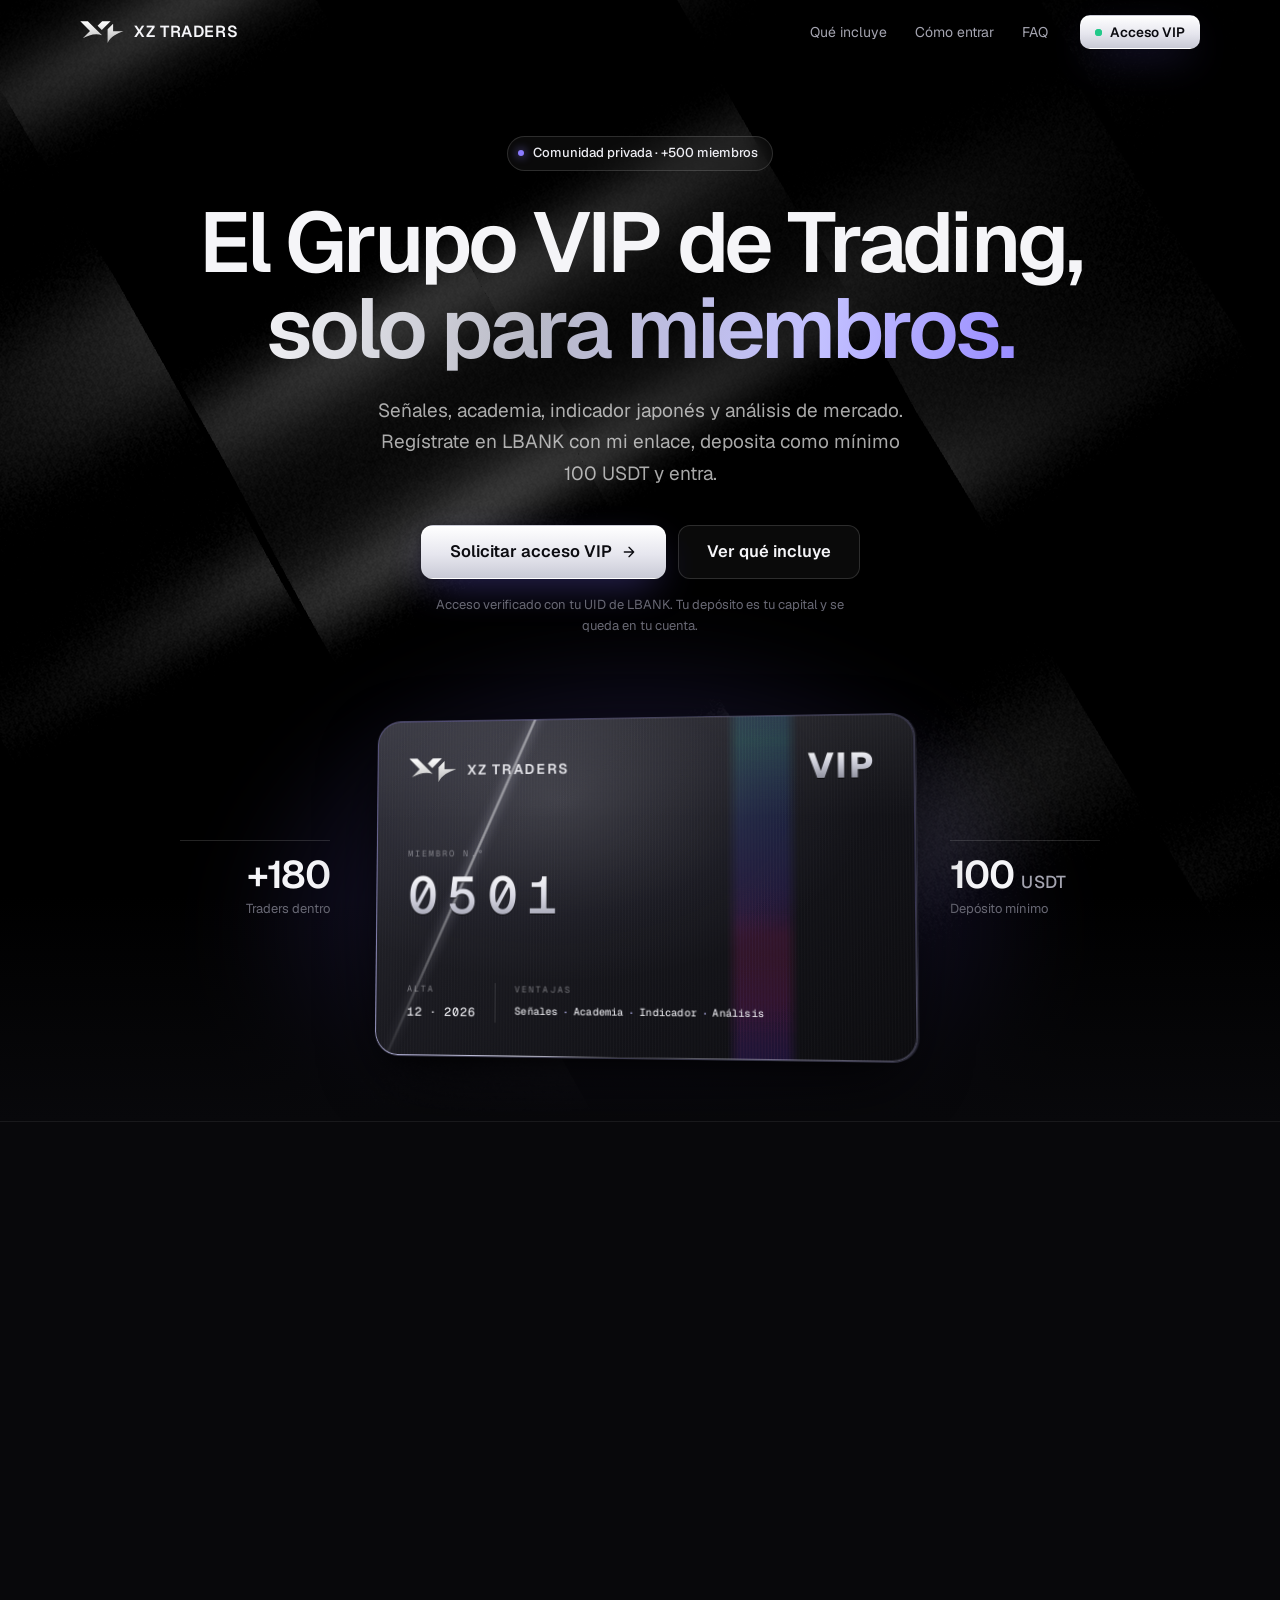
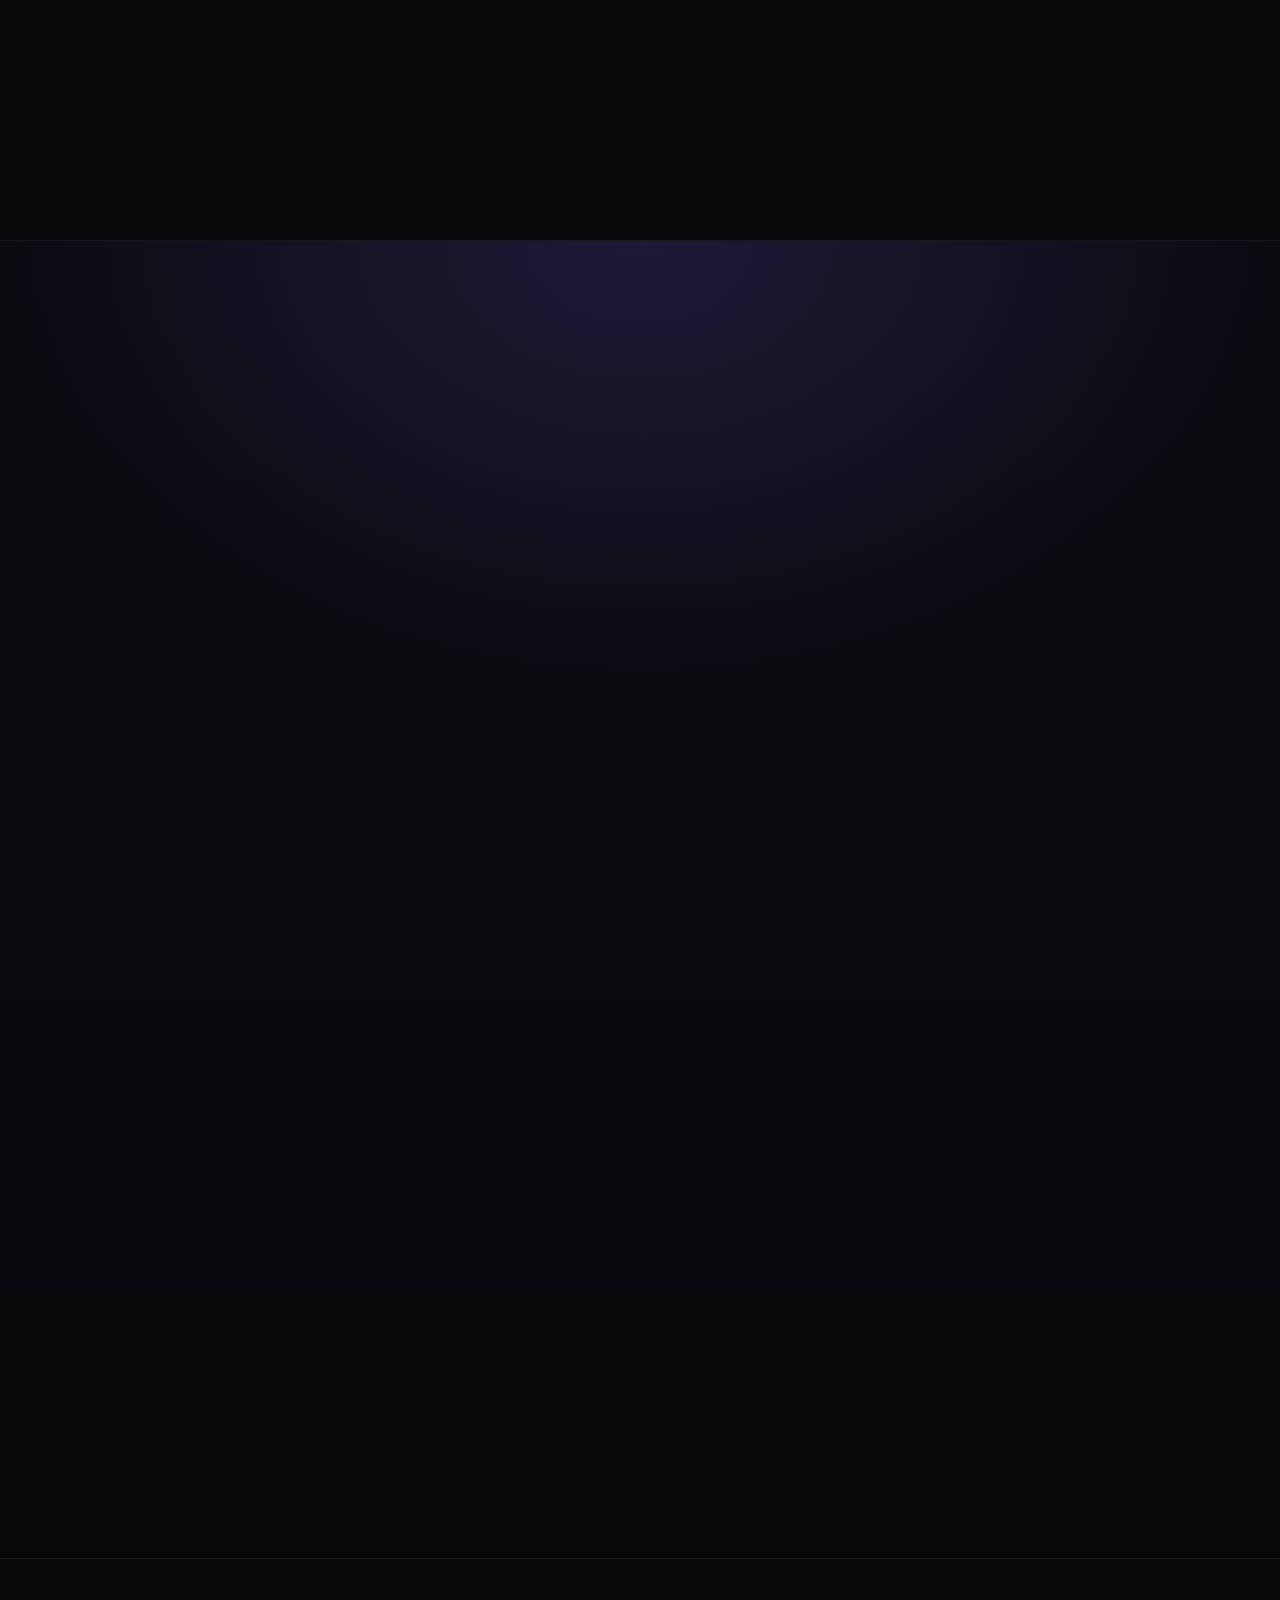
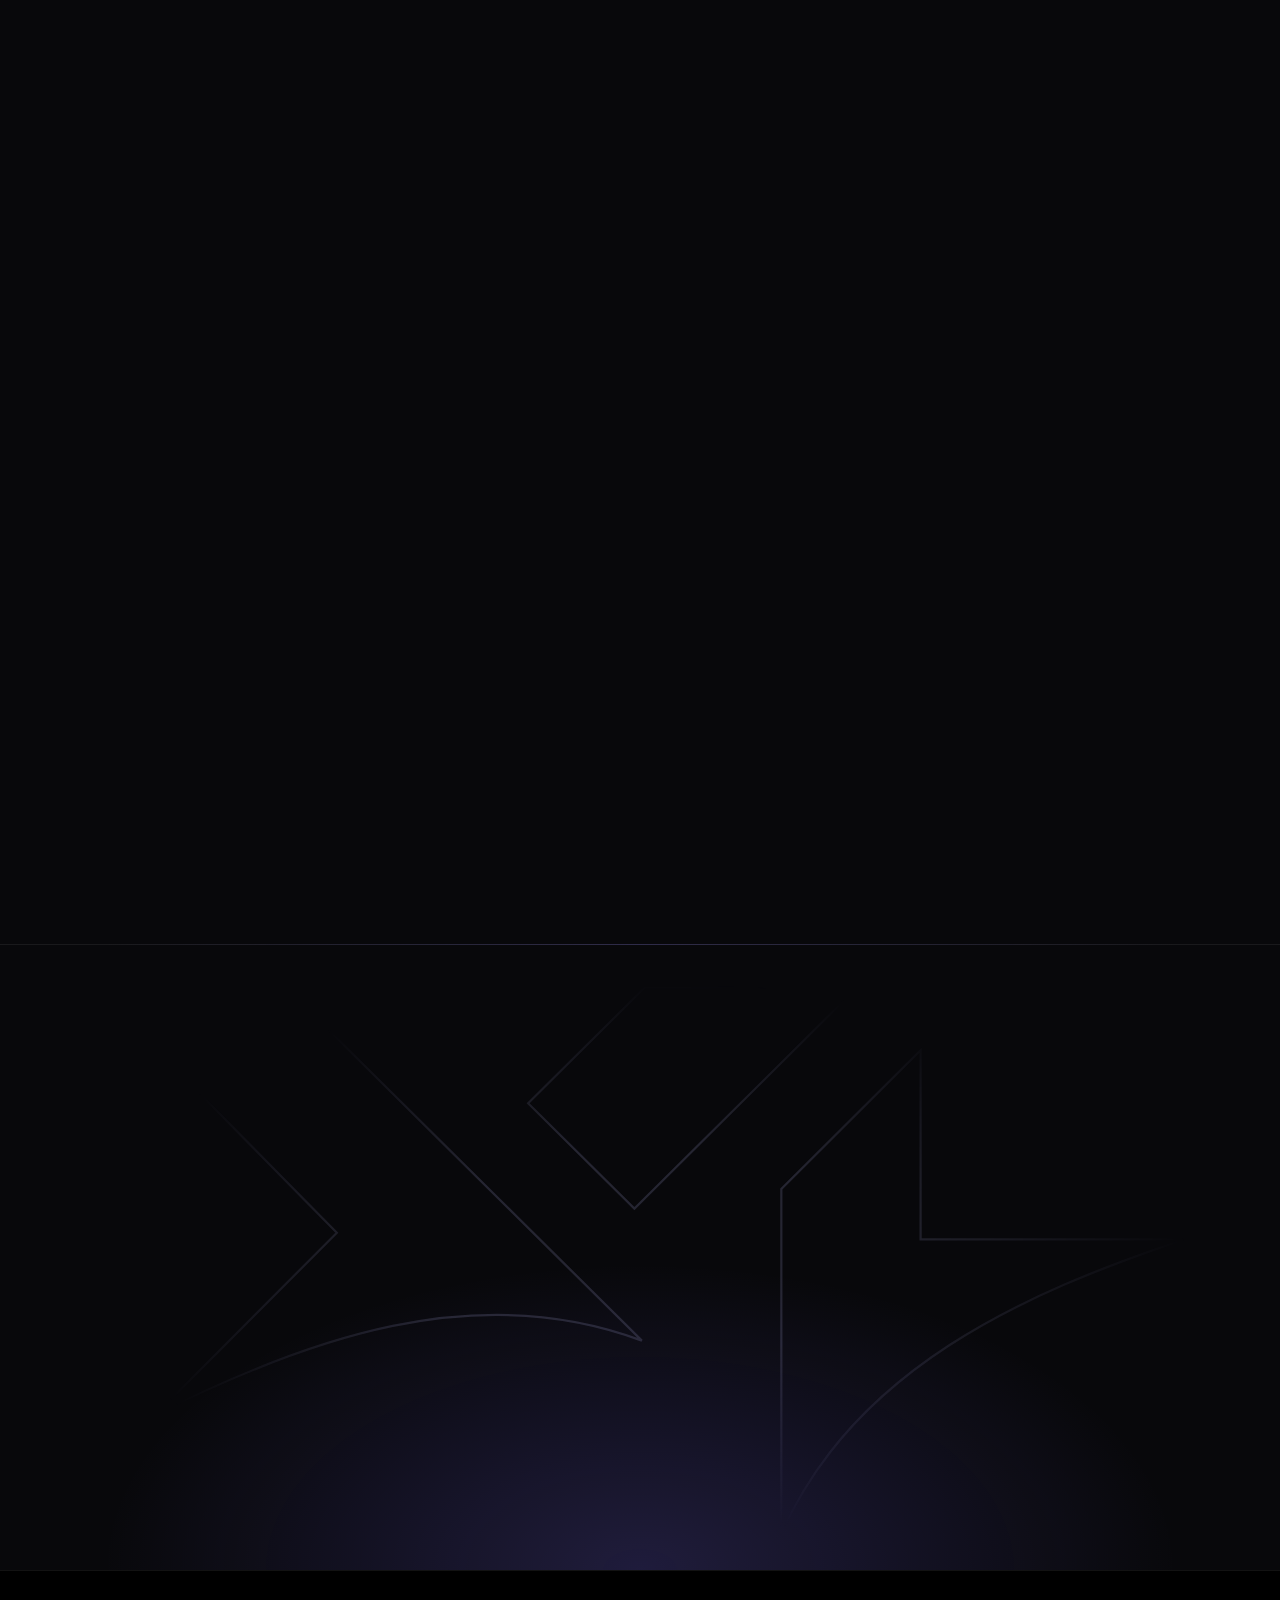
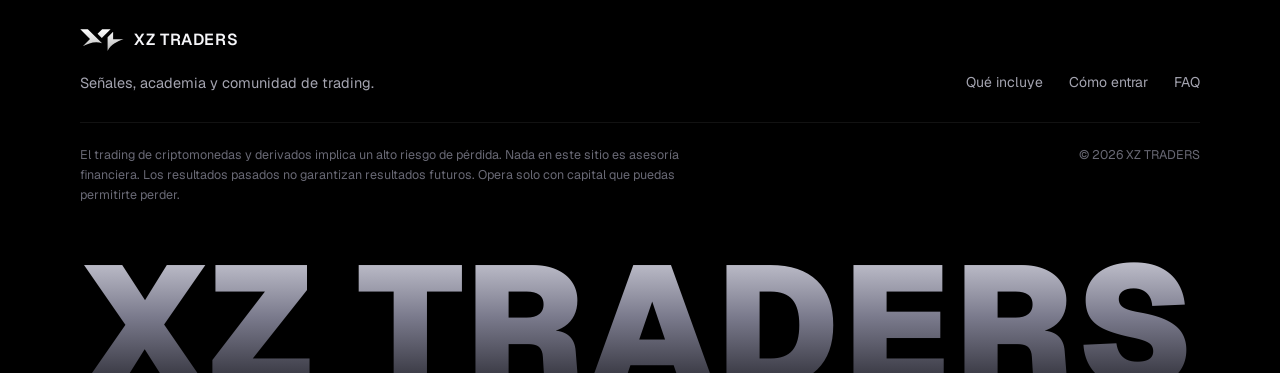
==== commit 026b7b97: "Steps: stronger marketing and make clear that entry is free - Step copy rewritten around the benefit" ====
--- a/index.html
+++ b/index.html
@@ -65,6 +65,7 @@
         <symbol id="i-arrow-up" viewBox="0 0 24 24"><path fill="none" stroke="currentColor" stroke-width="2" stroke-linecap="round" stroke-linejoin="round" d="M7 17 17 7M8 7h9v9" /></symbol>
         <symbol id="i-sparkles" viewBox="0 0 24 24"><g fill="none" stroke="currentColor" stroke-width="1.75" stroke-linecap="round" stroke-linejoin="round"><path d="M12 3 13.9 8.1 19 10l-5.1 1.9L12 17l-1.9-5.1L5 10l5.1-1.9Z" /><path d="M19 15v4M17 17h4" /></g></symbol>
         <symbol id="i-shield" viewBox="0 0 24 24"><g fill="none" stroke="currentColor" stroke-width="1.75" stroke-linecap="round" stroke-linejoin="round"><path d="M12 22s8-4 8-10V5l-8-3-8 3v7c0 6 8 10 8 10Z" /><path d="m9 12 2 2 4-4" /></g></symbol>
+        <symbol id="i-check" viewBox="0 0 24 24"><path fill="none" stroke="currentColor" stroke-width="2.2" stroke-linecap="round" stroke-linejoin="round" d="m5 12.5 4.5 4.5L19 7.5" /></symbol>
         <symbol id="i-send" viewBox="0 0 24 24"><g fill="none" stroke="currentColor" stroke-width="1.75" stroke-linecap="round" stroke-linejoin="round"><path d="m22 2-7 20-4-9-9-4Z" /><path d="M22 2 11 13" /></g></symbol>
       <symbol id="i-plus" viewBox="0 0 24 24"><path fill="none" stroke="currentColor" stroke-width="2" stroke-linecap="round" d="M12 5v14M5 12h14" /></symbol>
       
@@ -221,42 +222,69 @@
           <div class="section-head section-head--center reveal">
             <p class="eyebrow">Cómo entrar</p>
             <h2 class="title title--xl">Entra al VIP en <span class="shine">3&nbsp;pasos.</span></h2>
-            <p class="lead">Verificamos tu cuenta y te damos acceso en minutos.</p>
+            <p class="lead">Sin cuotas, sin mensualidades y sin pagar nada al grupo. Solo necesitas una cuenta de LBANK con tu propio capital para operar.</p>
           </div>
 
           <ol class="steps">
             <li class="step reveal">
               <span class="step__num" aria-hidden="true">1</span>
-              <p class="step__tag">Paso 1</p>
-              <h3>Regístrate en LBANK</h3>
-              <p>Usa el <strong>enlace oficial de XZ&nbsp;TRADERS</strong>. ¿Ya tienes cuenta? Crea una nueva.</p>
+              <p class="step__tag">Paso 1 · Registro</p>
+              <h3>Crea tu cuenta en LBANK</h3>
+              <p>Regístrate con el <strong>enlace oficial de XZ&nbsp;TRADERS</strong>: es lo que te identifica como miembro. ¿Ya tienes cuenta? Crea una nueva con el enlace.</p>
               <a class="btn btn--line" href="#como-entrar" data-link="lbank">
                 Crear cuenta en LBANK <svg aria-hidden="true"><use href="#i-arrow" /></svg>
               </a>
+              <p class="perk"><svg aria-hidden="true"><use href="#i-check" /></svg>Registro gratis</p>
             </li>
             <li class="step reveal">
               <span class="step__num" aria-hidden="true">2</span>
-              <p class="step__tag">Paso 2</p>
+              <p class="step__tag">Paso 2 · Tu capital</p>
               <h3>Deposita mínimo 100&nbsp;USDT</h3>
-              <p>Es <strong>tu capital</strong> para operar con la comunidad y se queda en tu cuenta de&nbsp;LBANK.</p>
-              <p class="note"><svg aria-hidden="true"><use href="#i-shield" /></svg>No es un pago</p>
+              <p><strong>No es un pago.</strong> Es tu capital para operar con la comunidad: sigue siendo tuyo y se queda en tu cuenta de&nbsp;LBANK.</p>
+              <p class="perk perk--green"><svg aria-hidden="true"><use href="#i-shield" /></svg>Tu dinero sigue siendo tuyo</p>
             </li>
             <li class="step reveal">
               <span class="step__num" aria-hidden="true">3</span>
-              <p class="step__tag">Paso 3</p>
-              <h3>Habla con el bot</h3>
-              <p>Envíale el <strong>UID de tu perfil de LBANK</strong> (ej.&nbsp;<code class="uid">LBA3232332</code>) y desbloquea tu acceso&nbsp;VIP.</p>
+              <p class="step__tag">Paso 3 · Acceso</p>
+              <h3>Envía tu UID al bot</h3>
+              <p>Mándale el <strong>UID de tu perfil de LBANK</strong> (ej.&nbsp;<code class="uid">LBA3232332</code>). El bot comprueba tu cuenta y desbloquea tu acceso&nbsp;VIP.</p>
+              <p class="perk"><svg aria-hidden="true"><use href="#i-check" /></svg>Acceso VIP sin coste</p>
             </li>
           </ol>
 
-          <a class="bot-bar reveal" href="#como-entrar" data-link="telegram">
-            <span class="bot-bar__icon" aria-hidden="true"><svg><use href="#i-send" /></svg></span>
-            <span class="bot-bar__text">
-              <strong>Abrir @xztraders_aibot</strong>
-              <span>Envía tu UID y recibe tu acceso VIP</span>
-            </span>
-            <span class="bot-bar__arrow" aria-hidden="true"><svg><use href="#i-arrow-up" /></svg></span>
-          </a>
+          <!-- Lo que cuesta entrar: todo a cero -->
+          <div class="price reveal">
+            <div class="ticket" aria-label="Lo que pagas por entrar al VIP">
+              <p class="ticket__head"><span>Lo que pagas por entrar</span><span>USDT</span></p>
+              <ul class="ticket__rows">
+                <li><span>Acceso al grupo VIP</span><b>0</b></li>
+                <li><span>Señales y análisis de mercado</span><b>0</b></li>
+                <li><span>Academia e indicador japonés</span><b>0</b></li>
+                <li><span>Mensualidades</span><b>0</b></li>
+              </ul>
+              <p class="ticket__total"><span>Total</span><b>0 USDT</b></p>
+              <p class="ticket__note">Tu depósito de 100&nbsp;USDT no aparece aquí porque no es un pago: es tu capital y sigue en tu cuenta de LBANK.</p>
+            </div>
+
+            <div class="price__pitch">
+              <p class="eyebrow">Sin letra pequeña</p>
+              <h3 class="price__title">Entrar no te cuesta <span class="shine">nada.</span></h3>
+              <ul class="price__list">
+                <li><svg aria-hidden="true"><use href="#i-check" /></svg>No pagas cuota de entrada ni mensualidades.</li>
+                <li><svg aria-hidden="true"><use href="#i-check" /></svg>Todo el contenido está incluido para todos los miembros.</li>
+                <li><svg aria-hidden="true"><use href="#i-check" /></svg>Tu capital se queda en tu cuenta de LBANK.</li>
+              </ul>
+
+              <a class="bot-bar" href="#como-entrar" data-link="telegram">
+                <span class="bot-bar__icon" aria-hidden="true"><svg><use href="#i-send" /></svg></span>
+                <span class="bot-bar__text">
+                  <strong>Abrir @xztraders_aibot</strong>
+                  <span>Envía tu UID y recibe tu acceso VIP</span>
+                </span>
+                <span class="bot-bar__arrow" aria-hidden="true"><svg><use href="#i-arrow-up" /></svg></span>
+              </a>
+            </div>
+          </div>
         </div>
       </section>
 
--- a/assets/css/styles.css
+++ b/assets/css/styles.css
@@ -1162,7 +1162,7 @@
 .steps {
   display: grid;
   grid-template-columns: repeat(3, 1fr);
-  gap: 20px;
+  gap: 40px;
 }
 
 .step {
@@ -1178,7 +1178,6 @@
     linear-gradient(180deg, #17161f, #0e0e14) padding-box,
     linear-gradient(160deg, rgba(195, 193, 255, 0.55), rgba(255, 255, 255, 0.06) 45%, rgba(139, 123, 255, 0.35)) border-box;
   box-shadow: 0 30px 80px -40px rgba(124, 108, 255, 0.5);
-  overflow: hidden;
   isolation: isolate;
   transition: transform 0.4s var(--ease);
 }
@@ -1190,11 +1189,11 @@
 /* Número grande de contorno al fondo de la tarjeta */
 .step__num {
   position: absolute;
-  top: -0.18em;
-  right: 0.06em;
+  top: 10px;
+  right: 18px;
   z-index: -1;
   color: transparent;
-  font-size: 168px;
+  font-size: 124px;
   font-weight: 700;
   line-height: 1;
   letter-spacing: -0.06em;
@@ -1234,13 +1233,13 @@
   font-weight: 600;
 }
 
-.step .btn,
-.step .note {
+.step .btn {
+  margin-top: 6px;
+}
+
+/* Las etiquetas de ventaja quedan alineadas al pie de las tres tarjetas */
+.step .perk {
   margin-top: auto;
-}
-
-.step p + .btn {
-  margin-top: 8px;
 }
 
 .uid {
@@ -1254,22 +1253,212 @@
   white-space: nowrap;
 }
 
-.note {
+/* Etiqueta de ventaja al pie de cada paso */
+.perk {
   display: inline-flex;
   align-items: center;
   gap: 8px;
-  padding: 6px 12px;
-  border: 1px solid rgba(34, 201, 138, 0.3);
+  padding: 6px 12px 6px 8px;
+  border: 1px solid var(--violet-line);
   border-radius: 999px;
-  background: rgba(34, 201, 138, 0.09);
+  background: rgba(139, 123, 255, 0.12);
+  color: var(--violet-hi) !important;
+  font-size: 13.5px !important;
+  font-weight: 600;
+}
+
+.perk svg {
+  width: 16px;
+  height: 16px;
+  padding: 2px;
+  border-radius: 50%;
+  background: var(--violet);
+  color: #0b0b10;
+}
+
+.perk--green {
+  border-color: rgba(34, 201, 138, 0.32);
+  background: rgba(34, 201, 138, 0.1);
   color: #7fe3b8 !important;
-  font-size: 13.5px !important;
+}
+
+.perk--green svg {
+  padding: 0;
+  background: none;
+  color: currentColor;
+}
+
+/* Flecha entre pasos */
+.step:not(:last-child)::after {
+  content: "→";
+  position: absolute;
+  top: 50%;
+  right: -20px;
+  z-index: 2;
+  display: grid;
+  place-items: center;
+  width: 28px;
+  height: 28px;
+  transform: translate(50%, -50%);
+  border: 1px solid var(--violet-line);
+  border-radius: 50%;
+  background: #121119;
+  color: var(--violet-hi);
+  font-size: 14px;
+}
+
+/* Ticket "lo que pagas" + argumento + bot */
+.price {
+  display: grid;
+  grid-template-columns: 1fr 1fr;
+  align-items: center;
+  gap: 56px;
+  margin-top: 72px;
+}
+
+.ticket {
+  position: relative;
+  padding: 30px 30px 26px;
+  border: 1px solid var(--border-strong);
+  border-radius: var(--radius-lg);
+  background:
+    radial-gradient(120% 80% at 0% 0%, rgba(139, 123, 255, 0.12), transparent 60%),
+    linear-gradient(180deg, #16151d, #0e0e14);
+  box-shadow: 0 40px 90px -40px rgba(124, 108, 255, 0.55);
+  font-family: var(--mono);
+}
+
+/* Muescas laterales de ticket, a la altura de la línea de puntos */
+.ticket__total {
+  position: relative;
+}
+
+.ticket__total::before,
+.ticket__total::after {
+  content: "";
+  position: absolute;
+  top: -12px;
+  width: 22px;
+  height: 22px;
+  border-radius: 50%;
+  background: #0b0b10;
+  box-shadow: inset 0 0 0 1px var(--border-strong);
+}
+
+.ticket__total::before {
+  left: -43px;
+  clip-path: inset(0 0 0 50%);
+}
+
+.ticket__total::after {
+  right: -43px;
+  clip-path: inset(0 50% 0 0);
+}
+
+.ticket__head,
+.ticket__rows li,
+.ticket__total {
+  display: flex;
+  align-items: baseline;
+  justify-content: space-between;
+  gap: 16px;
+}
+
+.ticket__head {
+  padding-bottom: 16px;
+  border-bottom: 1px solid var(--border-strong);
+  color: var(--text-3);
+  font-size: 11.5px;
+  letter-spacing: 0.14em;
+  text-transform: uppercase;
+}
+
+.ticket__rows {
+  display: grid;
+  gap: 14px;
+  padding: 20px 0 22px;
+  border-bottom: 1px dashed var(--border-strong);
+  font-size: 14.5px;
+}
+
+.ticket__rows span {
+  color: var(--text-2);
+}
+
+.ticket__rows b {
+  color: var(--text);
   font-weight: 500;
-}
-
-.note svg {
-  width: 15px;
-  height: 15px;
+  font-variant-numeric: tabular-nums;
+}
+
+.ticket__total {
+  align-items: center;
+  padding-top: 22px;
+  color: var(--text-2);
+  font-size: 13px;
+  letter-spacing: 0.14em;
+  text-transform: uppercase;
+}
+
+.ticket__total b {
+  background: linear-gradient(100deg, #ffffff, var(--violet-hi) 60%, var(--violet));
+  -webkit-background-clip: text;
+  background-clip: text;
+  color: transparent;
+  font-family: var(--font);
+  font-size: clamp(2.6rem, 5vw, 3.6rem);
+  font-weight: 700;
+  line-height: 1;
+  letter-spacing: -0.04em;
+  text-transform: none;
+}
+
+.ticket__note {
+  margin-top: 18px;
+  color: var(--text-3);
+  font-family: var(--font);
+  font-size: 13px;
+  line-height: 1.55;
+}
+
+.price__pitch {
+  display: grid;
+  justify-items: start;
+  gap: 20px;
+}
+
+.price__title {
+  font-size: clamp(2rem, 4vw, 3rem);
+  font-weight: 600;
+  line-height: 1.05;
+  letter-spacing: -0.035em;
+}
+
+.price__list {
+  display: grid;
+  gap: 12px;
+  color: #d0d0da;
+  font-size: 16px;
+}
+
+.price__list li {
+  display: flex;
+  align-items: flex-start;
+  gap: 12px;
+}
+
+.price__list svg {
+  width: 22px;
+  height: 22px;
+  padding: 4px;
+  border-radius: 50%;
+  background: rgba(139, 123, 255, 0.16);
+  color: var(--violet-hi);
+}
+
+.price__pitch .bot-bar {
+  width: 100%;
+  margin-top: 8px;
 }
 
 /* Barra ancha para abrir el bot de Telegram */
@@ -1277,7 +1466,6 @@
   display: flex;
   align-items: center;
   gap: 20px;
-  margin-top: 20px;
   padding: 20px 22px;
   border-radius: var(--radius-lg);
   background: linear-gradient(180deg, #ffffff 0%, #e6e6ee 55%, #c9cad6 100%);
@@ -1600,9 +1788,24 @@
     margin: 0 auto;
   }
 
-  .bot-bar {
+  .steps {
+    gap: 36px;
+  }
+
+  .step:not(:last-child)::after {
+    content: "↓";
+    top: auto;
+    right: auto;
+    bottom: -18px;
+    left: 50%;
+    transform: translate(-50%, 50%);
+  }
+
+  .price {
+    grid-template-columns: 1fr;
+    gap: 48px;
     max-width: 560px;
-    margin-inline: auto;
+    margin: 64px auto 0;
   }
 
   .faq-grid {
@@ -1694,7 +1897,7 @@
   }
 
   .step__num {
-    font-size: 132px;
+    font-size: 104px;
   }
 
   .step h3 {
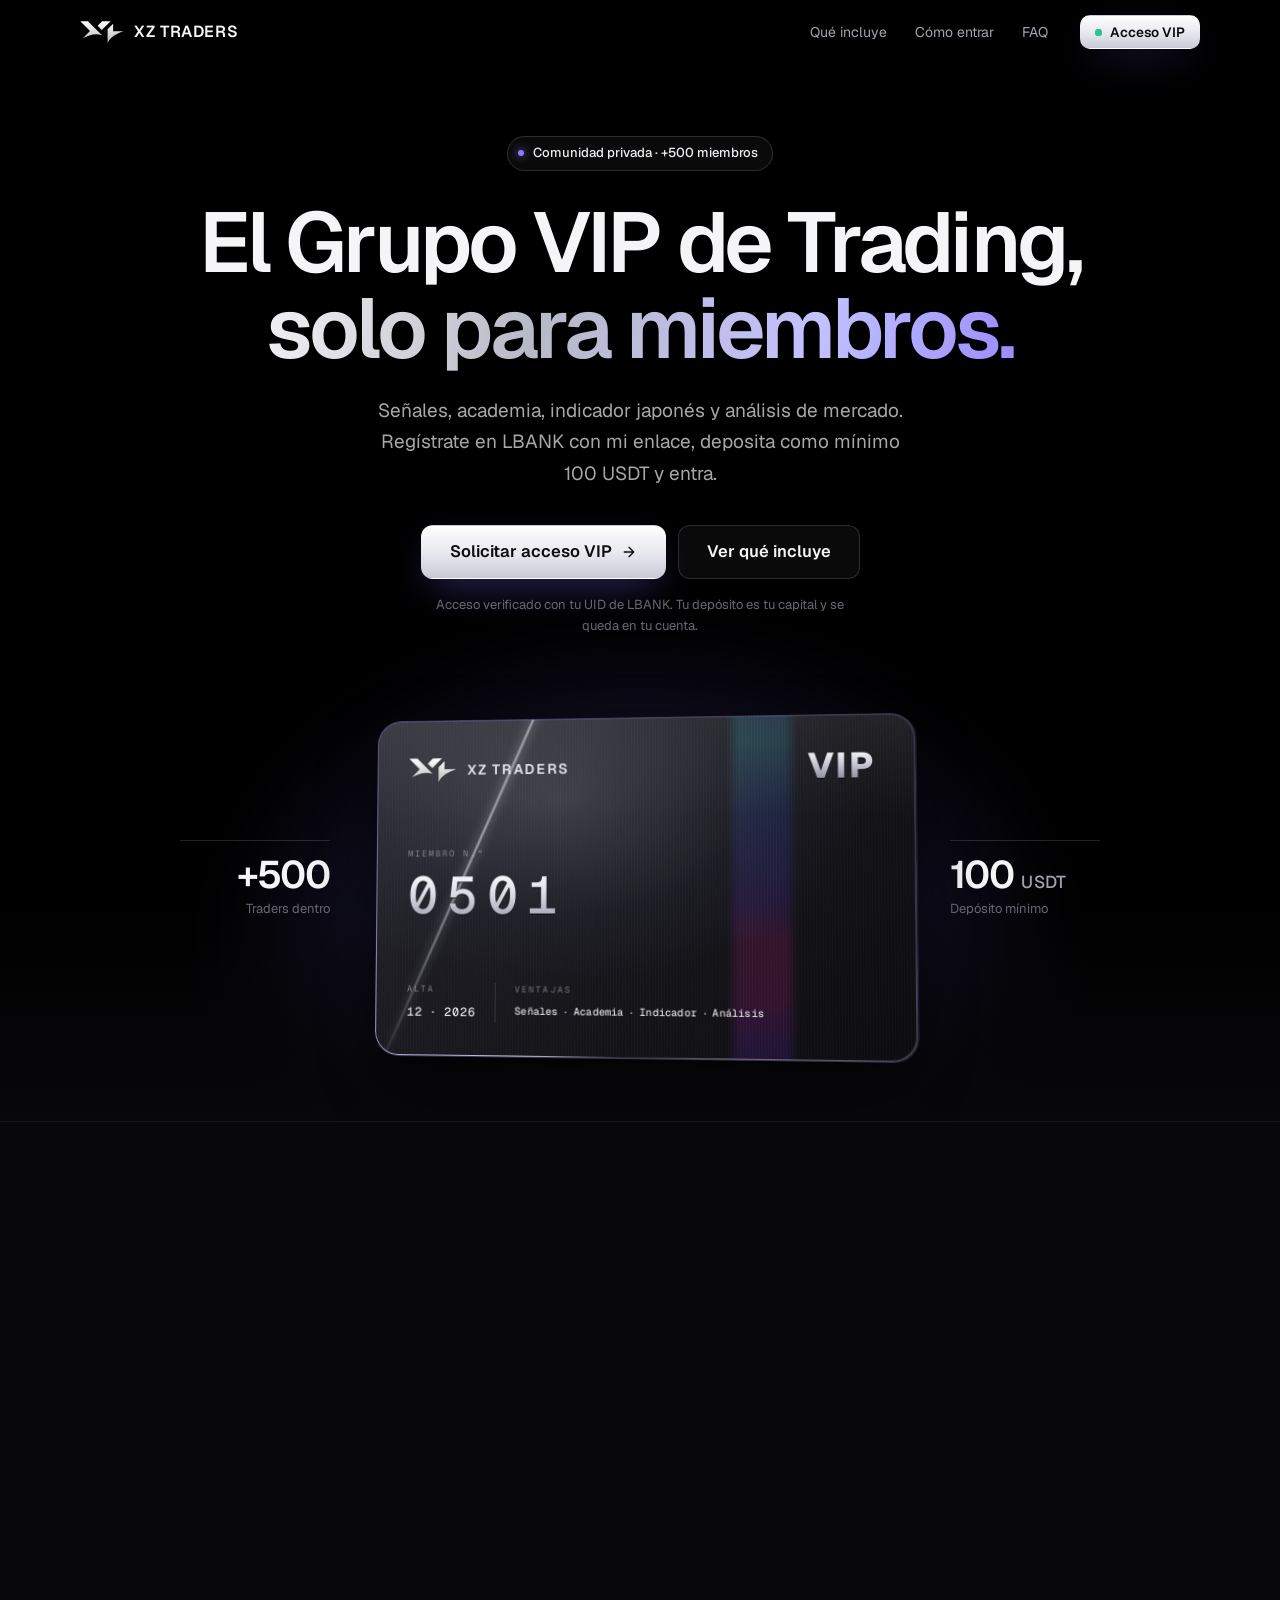
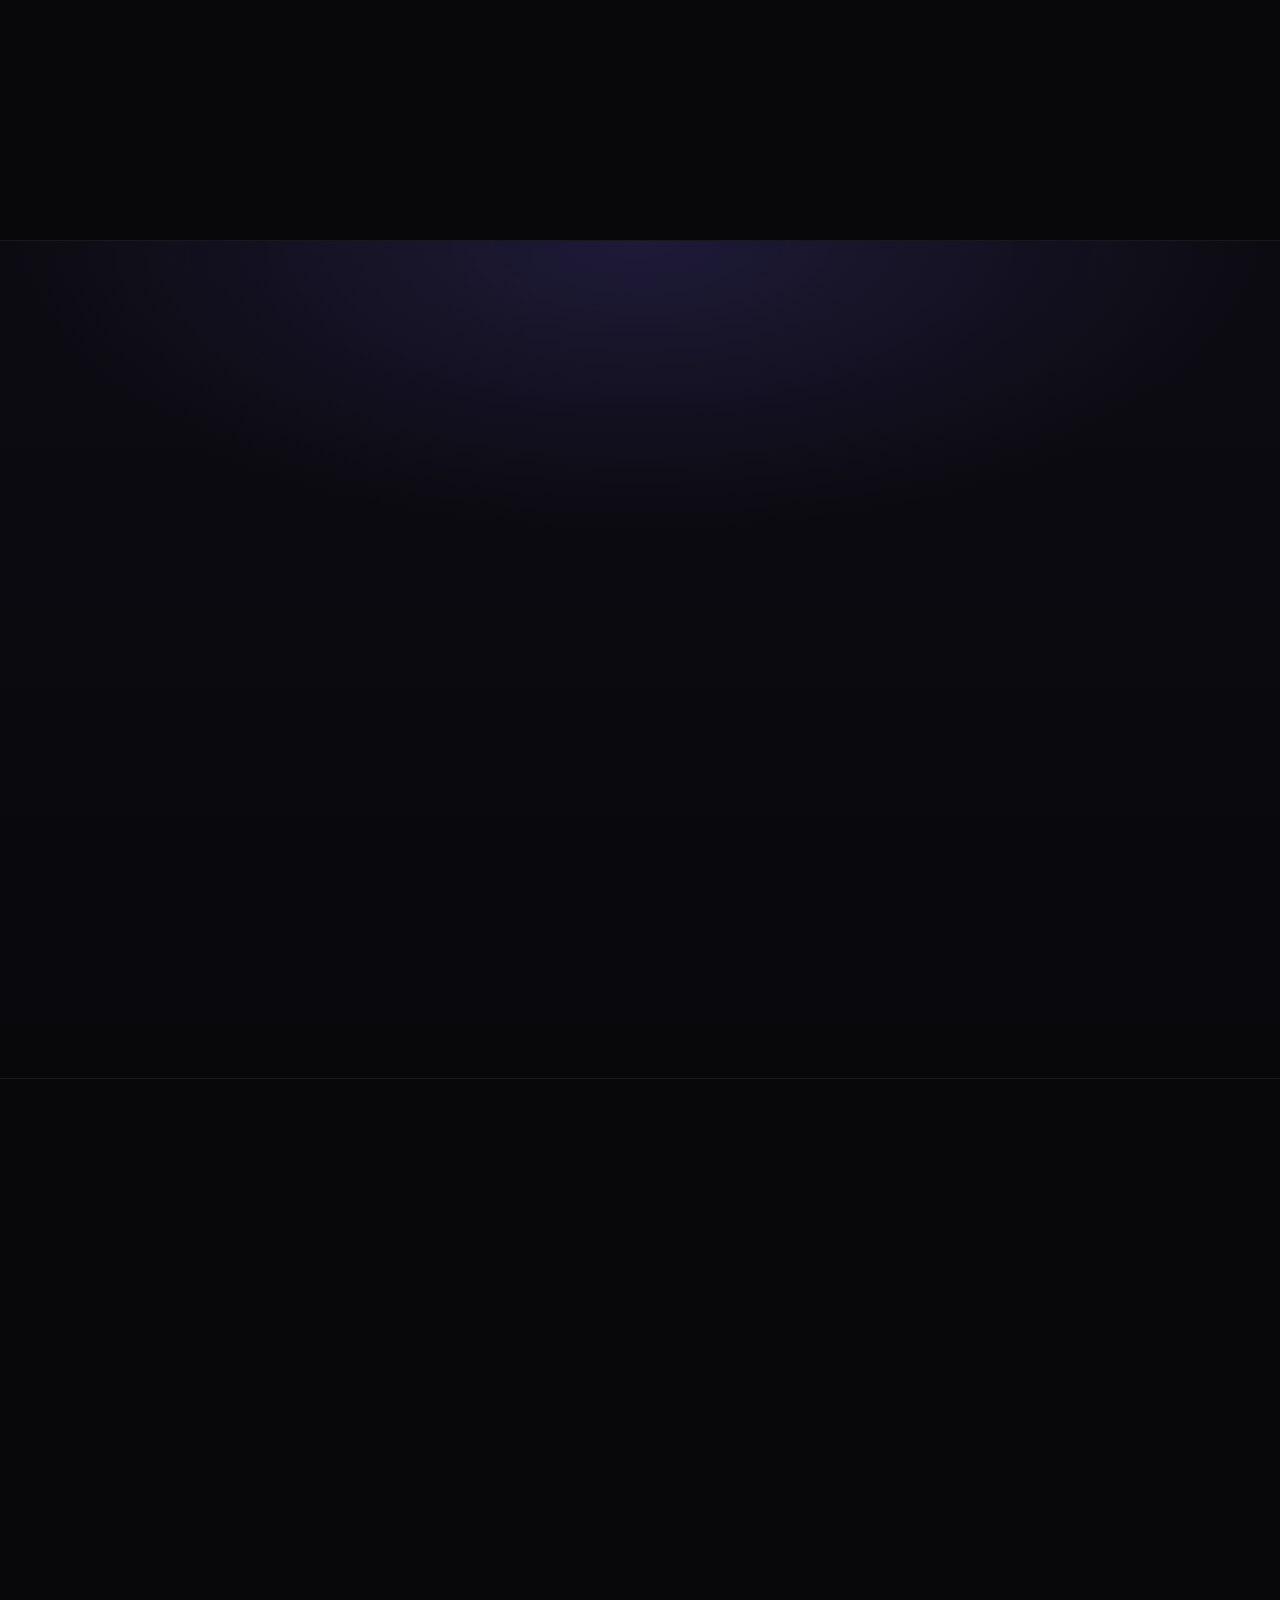
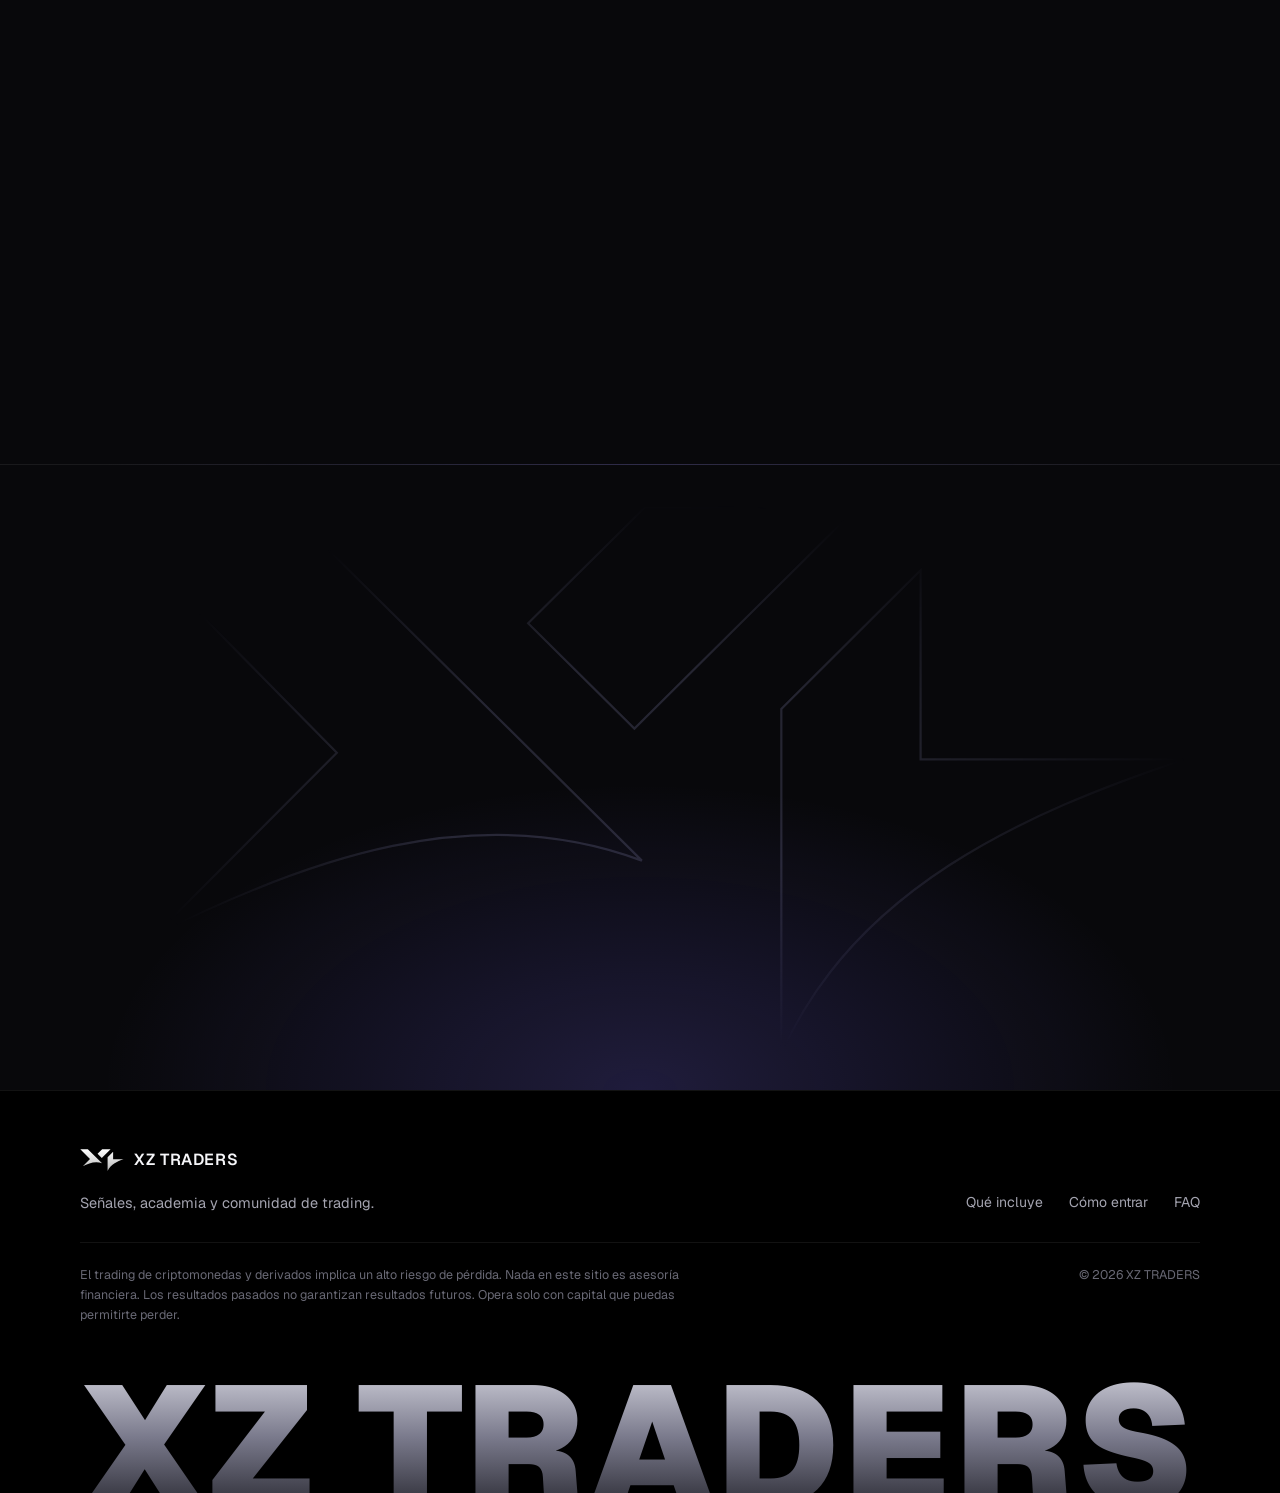
==== commit 614098c2: "Revert "Steps: stronger marketing and make clear that entry is free" Back to the previous steps sect" ====
--- a/index.html
+++ b/index.html
@@ -65,7 +65,6 @@
         <symbol id="i-arrow-up" viewBox="0 0 24 24"><path fill="none" stroke="currentColor" stroke-width="2" stroke-linecap="round" stroke-linejoin="round" d="M7 17 17 7M8 7h9v9" /></symbol>
         <symbol id="i-sparkles" viewBox="0 0 24 24"><g fill="none" stroke="currentColor" stroke-width="1.75" stroke-linecap="round" stroke-linejoin="round"><path d="M12 3 13.9 8.1 19 10l-5.1 1.9L12 17l-1.9-5.1L5 10l5.1-1.9Z" /><path d="M19 15v4M17 17h4" /></g></symbol>
         <symbol id="i-shield" viewBox="0 0 24 24"><g fill="none" stroke="currentColor" stroke-width="1.75" stroke-linecap="round" stroke-linejoin="round"><path d="M12 22s8-4 8-10V5l-8-3-8 3v7c0 6 8 10 8 10Z" /><path d="m9 12 2 2 4-4" /></g></symbol>
-        <symbol id="i-check" viewBox="0 0 24 24"><path fill="none" stroke="currentColor" stroke-width="2.2" stroke-linecap="round" stroke-linejoin="round" d="m5 12.5 4.5 4.5L19 7.5" /></symbol>
         <symbol id="i-send" viewBox="0 0 24 24"><g fill="none" stroke="currentColor" stroke-width="1.75" stroke-linecap="round" stroke-linejoin="round"><path d="m22 2-7 20-4-9-9-4Z" /><path d="M22 2 11 13" /></g></symbol>
       <symbol id="i-plus" viewBox="0 0 24 24"><path fill="none" stroke="currentColor" stroke-width="2" stroke-linecap="round" d="M12 5v14M5 12h14" /></symbol>
       
@@ -222,69 +221,42 @@
           <div class="section-head section-head--center reveal">
             <p class="eyebrow">Cómo entrar</p>
             <h2 class="title title--xl">Entra al VIP en <span class="shine">3&nbsp;pasos.</span></h2>
-            <p class="lead">Sin cuotas, sin mensualidades y sin pagar nada al grupo. Solo necesitas una cuenta de LBANK con tu propio capital para operar.</p>
+            <p class="lead">Verificamos tu cuenta y te damos acceso en minutos.</p>
           </div>
 
           <ol class="steps">
             <li class="step reveal">
               <span class="step__num" aria-hidden="true">1</span>
-              <p class="step__tag">Paso 1 · Registro</p>
-              <h3>Crea tu cuenta en LBANK</h3>
-              <p>Regístrate con el <strong>enlace oficial de XZ&nbsp;TRADERS</strong>: es lo que te identifica como miembro. ¿Ya tienes cuenta? Crea una nueva con el enlace.</p>
+              <p class="step__tag">Paso 1</p>
+              <h3>Regístrate en LBANK</h3>
+              <p>Usa el <strong>enlace oficial de XZ&nbsp;TRADERS</strong>. ¿Ya tienes cuenta? Crea una nueva.</p>
               <a class="btn btn--line" href="#como-entrar" data-link="lbank">
                 Crear cuenta en LBANK <svg aria-hidden="true"><use href="#i-arrow" /></svg>
               </a>
-              <p class="perk"><svg aria-hidden="true"><use href="#i-check" /></svg>Registro gratis</p>
             </li>
             <li class="step reveal">
               <span class="step__num" aria-hidden="true">2</span>
-              <p class="step__tag">Paso 2 · Tu capital</p>
+              <p class="step__tag">Paso 2</p>
               <h3>Deposita mínimo 100&nbsp;USDT</h3>
-              <p><strong>No es un pago.</strong> Es tu capital para operar con la comunidad: sigue siendo tuyo y se queda en tu cuenta de&nbsp;LBANK.</p>
-              <p class="perk perk--green"><svg aria-hidden="true"><use href="#i-shield" /></svg>Tu dinero sigue siendo tuyo</p>
+              <p>Es <strong>tu capital</strong> para operar con la comunidad y se queda en tu cuenta de&nbsp;LBANK.</p>
+              <p class="note"><svg aria-hidden="true"><use href="#i-shield" /></svg>No es un pago</p>
             </li>
             <li class="step reveal">
               <span class="step__num" aria-hidden="true">3</span>
-              <p class="step__tag">Paso 3 · Acceso</p>
-              <h3>Envía tu UID al bot</h3>
-              <p>Mándale el <strong>UID de tu perfil de LBANK</strong> (ej.&nbsp;<code class="uid">LBA3232332</code>). El bot comprueba tu cuenta y desbloquea tu acceso&nbsp;VIP.</p>
-              <p class="perk"><svg aria-hidden="true"><use href="#i-check" /></svg>Acceso VIP sin coste</p>
+              <p class="step__tag">Paso 3</p>
+              <h3>Habla con el bot</h3>
+              <p>Envíale el <strong>UID de tu perfil de LBANK</strong> (ej.&nbsp;<code class="uid">LBA3232332</code>) y desbloquea tu acceso&nbsp;VIP.</p>
             </li>
           </ol>
 
-          <!-- Lo que cuesta entrar: todo a cero -->
-          <div class="price reveal">
-            <div class="ticket" aria-label="Lo que pagas por entrar al VIP">
-              <p class="ticket__head"><span>Lo que pagas por entrar</span><span>USDT</span></p>
-              <ul class="ticket__rows">
-                <li><span>Acceso al grupo VIP</span><b>0</b></li>
-                <li><span>Señales y análisis de mercado</span><b>0</b></li>
-                <li><span>Academia e indicador japonés</span><b>0</b></li>
-                <li><span>Mensualidades</span><b>0</b></li>
-              </ul>
-              <p class="ticket__total"><span>Total</span><b>0 USDT</b></p>
-              <p class="ticket__note">Tu depósito de 100&nbsp;USDT no aparece aquí porque no es un pago: es tu capital y sigue en tu cuenta de LBANK.</p>
-            </div>
-
-            <div class="price__pitch">
-              <p class="eyebrow">Sin letra pequeña</p>
-              <h3 class="price__title">Entrar no te cuesta <span class="shine">nada.</span></h3>
-              <ul class="price__list">
-                <li><svg aria-hidden="true"><use href="#i-check" /></svg>No pagas cuota de entrada ni mensualidades.</li>
-                <li><svg aria-hidden="true"><use href="#i-check" /></svg>Todo el contenido está incluido para todos los miembros.</li>
-                <li><svg aria-hidden="true"><use href="#i-check" /></svg>Tu capital se queda en tu cuenta de LBANK.</li>
-              </ul>
-
-              <a class="bot-bar" href="#como-entrar" data-link="telegram">
-                <span class="bot-bar__icon" aria-hidden="true"><svg><use href="#i-send" /></svg></span>
-                <span class="bot-bar__text">
-                  <strong>Abrir @xztraders_aibot</strong>
-                  <span>Envía tu UID y recibe tu acceso VIP</span>
-                </span>
-                <span class="bot-bar__arrow" aria-hidden="true"><svg><use href="#i-arrow-up" /></svg></span>
-              </a>
-            </div>
-          </div>
+          <a class="bot-bar reveal" href="#como-entrar" data-link="telegram">
+            <span class="bot-bar__icon" aria-hidden="true"><svg><use href="#i-send" /></svg></span>
+            <span class="bot-bar__text">
+              <strong>Abrir @xztraders_aibot</strong>
+              <span>Envía tu UID y recibe tu acceso VIP</span>
+            </span>
+            <span class="bot-bar__arrow" aria-hidden="true"><svg><use href="#i-arrow-up" /></svg></span>
+          </a>
         </div>
       </section>
 
--- a/assets/css/styles.css
+++ b/assets/css/styles.css
@@ -1162,7 +1162,7 @@
 .steps {
   display: grid;
   grid-template-columns: repeat(3, 1fr);
-  gap: 40px;
+  gap: 20px;
 }
 
 .step {
@@ -1178,6 +1178,7 @@
     linear-gradient(180deg, #17161f, #0e0e14) padding-box,
     linear-gradient(160deg, rgba(195, 193, 255, 0.55), rgba(255, 255, 255, 0.06) 45%, rgba(139, 123, 255, 0.35)) border-box;
   box-shadow: 0 30px 80px -40px rgba(124, 108, 255, 0.5);
+  overflow: hidden;
   isolation: isolate;
   transition: transform 0.4s var(--ease);
 }
@@ -1189,11 +1190,11 @@
 /* Número grande de contorno al fondo de la tarjeta */
 .step__num {
   position: absolute;
-  top: 10px;
-  right: 18px;
+  top: -0.18em;
+  right: 0.06em;
   z-index: -1;
   color: transparent;
-  font-size: 124px;
+  font-size: 168px;
   font-weight: 700;
   line-height: 1;
   letter-spacing: -0.06em;
@@ -1233,13 +1234,13 @@
   font-weight: 600;
 }
 
-.step .btn {
-  margin-top: 6px;
-}
-
-/* Las etiquetas de ventaja quedan alineadas al pie de las tres tarjetas */
-.step .perk {
+.step .btn,
+.step .note {
   margin-top: auto;
+}
+
+.step p + .btn {
+  margin-top: 8px;
 }
 
 .uid {
@@ -1253,212 +1254,22 @@
   white-space: nowrap;
 }
 
-/* Etiqueta de ventaja al pie de cada paso */
-.perk {
+.note {
   display: inline-flex;
   align-items: center;
   gap: 8px;
-  padding: 6px 12px 6px 8px;
-  border: 1px solid var(--violet-line);
+  padding: 6px 12px;
+  border: 1px solid rgba(34, 201, 138, 0.3);
   border-radius: 999px;
-  background: rgba(139, 123, 255, 0.12);
-  color: var(--violet-hi) !important;
+  background: rgba(34, 201, 138, 0.09);
+  color: #7fe3b8 !important;
   font-size: 13.5px !important;
-  font-weight: 600;
-}
-
-.perk svg {
-  width: 16px;
-  height: 16px;
-  padding: 2px;
-  border-radius: 50%;
-  background: var(--violet);
-  color: #0b0b10;
-}
-
-.perk--green {
-  border-color: rgba(34, 201, 138, 0.32);
-  background: rgba(34, 201, 138, 0.1);
-  color: #7fe3b8 !important;
-}
-
-.perk--green svg {
-  padding: 0;
-  background: none;
-  color: currentColor;
-}
-
-/* Flecha entre pasos */
-.step:not(:last-child)::after {
-  content: "→";
-  position: absolute;
-  top: 50%;
-  right: -20px;
-  z-index: 2;
-  display: grid;
-  place-items: center;
-  width: 28px;
-  height: 28px;
-  transform: translate(50%, -50%);
-  border: 1px solid var(--violet-line);
-  border-radius: 50%;
-  background: #121119;
-  color: var(--violet-hi);
-  font-size: 14px;
-}
-
-/* Ticket "lo que pagas" + argumento + bot */
-.price {
-  display: grid;
-  grid-template-columns: 1fr 1fr;
-  align-items: center;
-  gap: 56px;
-  margin-top: 72px;
-}
-
-.ticket {
-  position: relative;
-  padding: 30px 30px 26px;
-  border: 1px solid var(--border-strong);
-  border-radius: var(--radius-lg);
-  background:
-    radial-gradient(120% 80% at 0% 0%, rgba(139, 123, 255, 0.12), transparent 60%),
-    linear-gradient(180deg, #16151d, #0e0e14);
-  box-shadow: 0 40px 90px -40px rgba(124, 108, 255, 0.55);
-  font-family: var(--mono);
-}
-
-/* Muescas laterales de ticket, a la altura de la línea de puntos */
-.ticket__total {
-  position: relative;
-}
-
-.ticket__total::before,
-.ticket__total::after {
-  content: "";
-  position: absolute;
-  top: -12px;
-  width: 22px;
-  height: 22px;
-  border-radius: 50%;
-  background: #0b0b10;
-  box-shadow: inset 0 0 0 1px var(--border-strong);
-}
-
-.ticket__total::before {
-  left: -43px;
-  clip-path: inset(0 0 0 50%);
-}
-
-.ticket__total::after {
-  right: -43px;
-  clip-path: inset(0 50% 0 0);
-}
-
-.ticket__head,
-.ticket__rows li,
-.ticket__total {
-  display: flex;
-  align-items: baseline;
-  justify-content: space-between;
-  gap: 16px;
-}
-
-.ticket__head {
-  padding-bottom: 16px;
-  border-bottom: 1px solid var(--border-strong);
-  color: var(--text-3);
-  font-size: 11.5px;
-  letter-spacing: 0.14em;
-  text-transform: uppercase;
-}
-
-.ticket__rows {
-  display: grid;
-  gap: 14px;
-  padding: 20px 0 22px;
-  border-bottom: 1px dashed var(--border-strong);
-  font-size: 14.5px;
-}
-
-.ticket__rows span {
-  color: var(--text-2);
-}
-
-.ticket__rows b {
-  color: var(--text);
   font-weight: 500;
-  font-variant-numeric: tabular-nums;
-}
-
-.ticket__total {
-  align-items: center;
-  padding-top: 22px;
-  color: var(--text-2);
-  font-size: 13px;
-  letter-spacing: 0.14em;
-  text-transform: uppercase;
-}
-
-.ticket__total b {
-  background: linear-gradient(100deg, #ffffff, var(--violet-hi) 60%, var(--violet));
-  -webkit-background-clip: text;
-  background-clip: text;
-  color: transparent;
-  font-family: var(--font);
-  font-size: clamp(2.6rem, 5vw, 3.6rem);
-  font-weight: 700;
-  line-height: 1;
-  letter-spacing: -0.04em;
-  text-transform: none;
-}
-
-.ticket__note {
-  margin-top: 18px;
-  color: var(--text-3);
-  font-family: var(--font);
-  font-size: 13px;
-  line-height: 1.55;
-}
-
-.price__pitch {
-  display: grid;
-  justify-items: start;
-  gap: 20px;
-}
-
-.price__title {
-  font-size: clamp(2rem, 4vw, 3rem);
-  font-weight: 600;
-  line-height: 1.05;
-  letter-spacing: -0.035em;
-}
-
-.price__list {
-  display: grid;
-  gap: 12px;
-  color: #d0d0da;
-  font-size: 16px;
-}
-
-.price__list li {
-  display: flex;
-  align-items: flex-start;
-  gap: 12px;
-}
-
-.price__list svg {
-  width: 22px;
-  height: 22px;
-  padding: 4px;
-  border-radius: 50%;
-  background: rgba(139, 123, 255, 0.16);
-  color: var(--violet-hi);
-}
-
-.price__pitch .bot-bar {
-  width: 100%;
-  margin-top: 8px;
+}
+
+.note svg {
+  width: 15px;
+  height: 15px;
 }
 
 /* Barra ancha para abrir el bot de Telegram */
@@ -1466,6 +1277,7 @@
   display: flex;
   align-items: center;
   gap: 20px;
+  margin-top: 20px;
   padding: 20px 22px;
   border-radius: var(--radius-lg);
   background: linear-gradient(180deg, #ffffff 0%, #e6e6ee 55%, #c9cad6 100%);
@@ -1788,24 +1600,9 @@
     margin: 0 auto;
   }
 
-  .steps {
-    gap: 36px;
-  }
-
-  .step:not(:last-child)::after {
-    content: "↓";
-    top: auto;
-    right: auto;
-    bottom: -18px;
-    left: 50%;
-    transform: translate(-50%, 50%);
-  }
-
-  .price {
-    grid-template-columns: 1fr;
-    gap: 48px;
+  .bot-bar {
     max-width: 560px;
-    margin: 64px auto 0;
+    margin-inline: auto;
   }
 
   .faq-grid {
@@ -1897,7 +1694,7 @@
   }
 
   .step__num {
-    font-size: 104px;
+    font-size: 132px;
   }
 
   .step h3 {
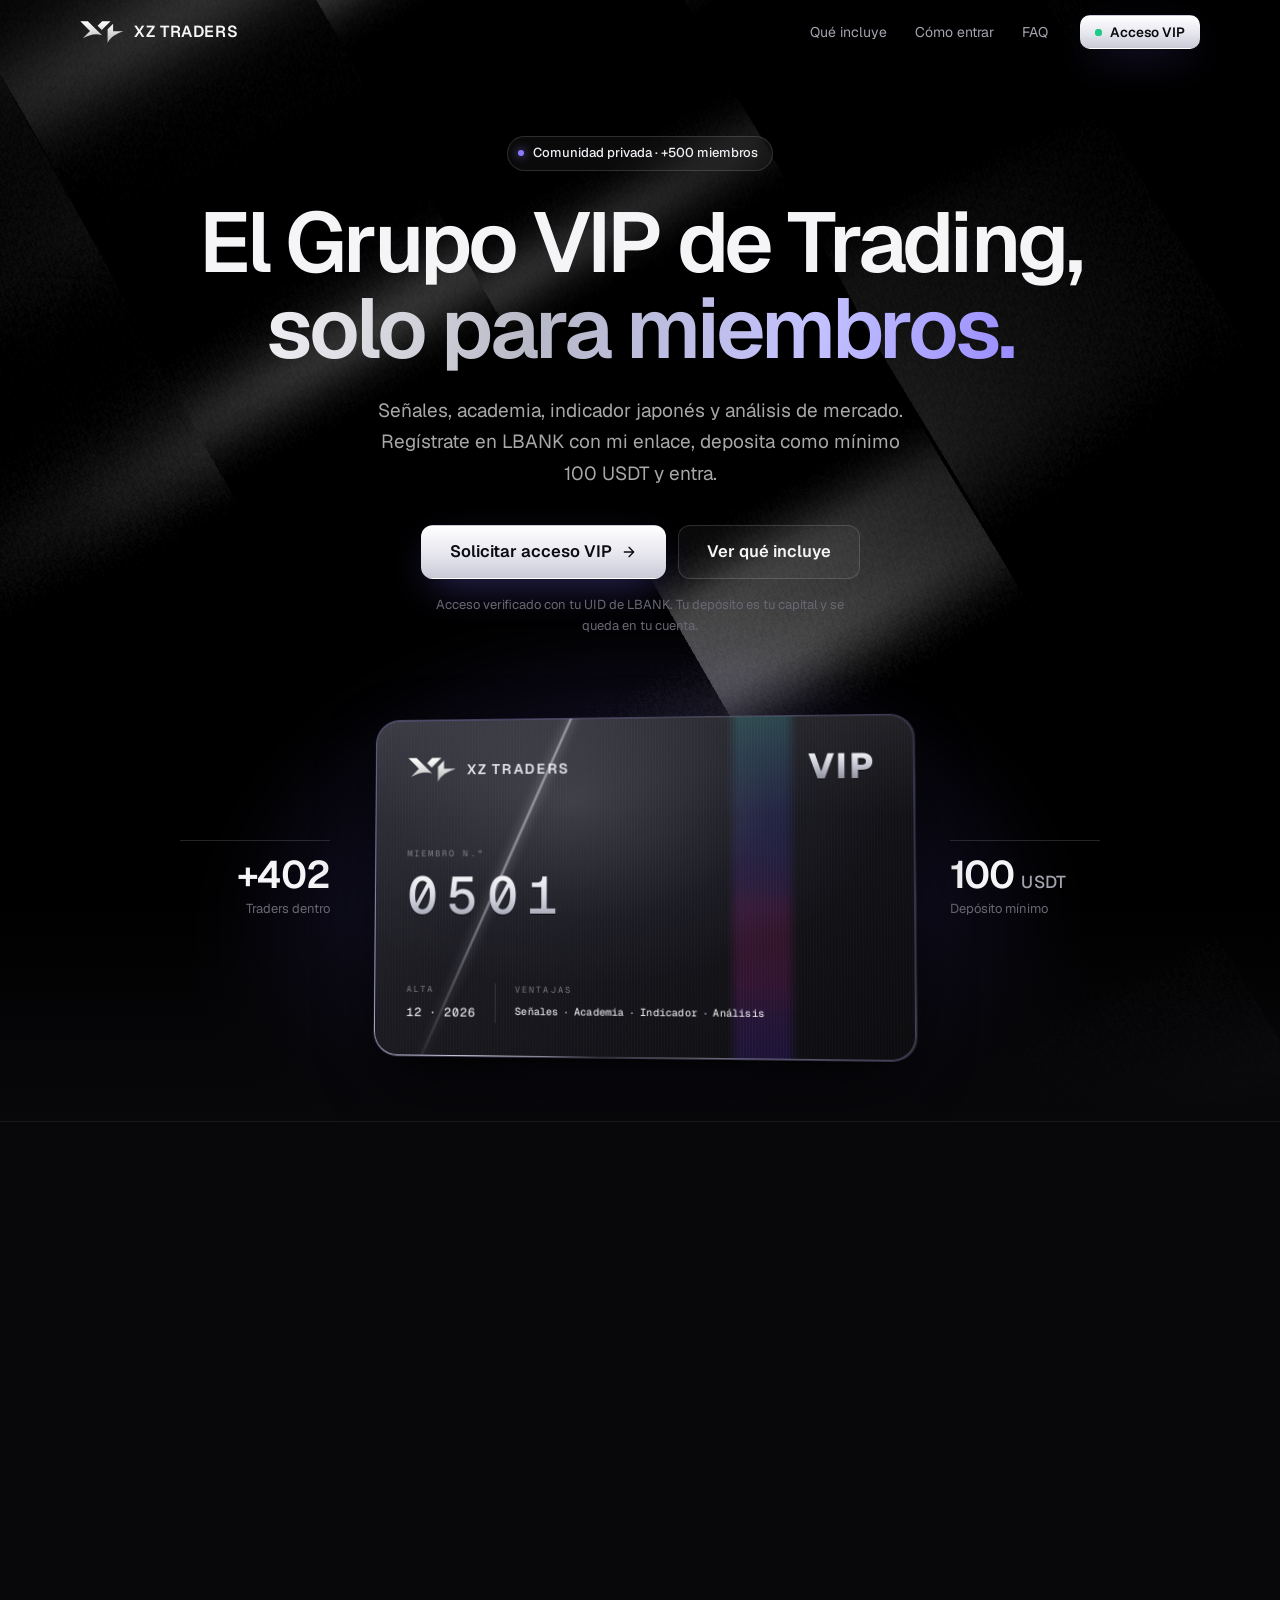
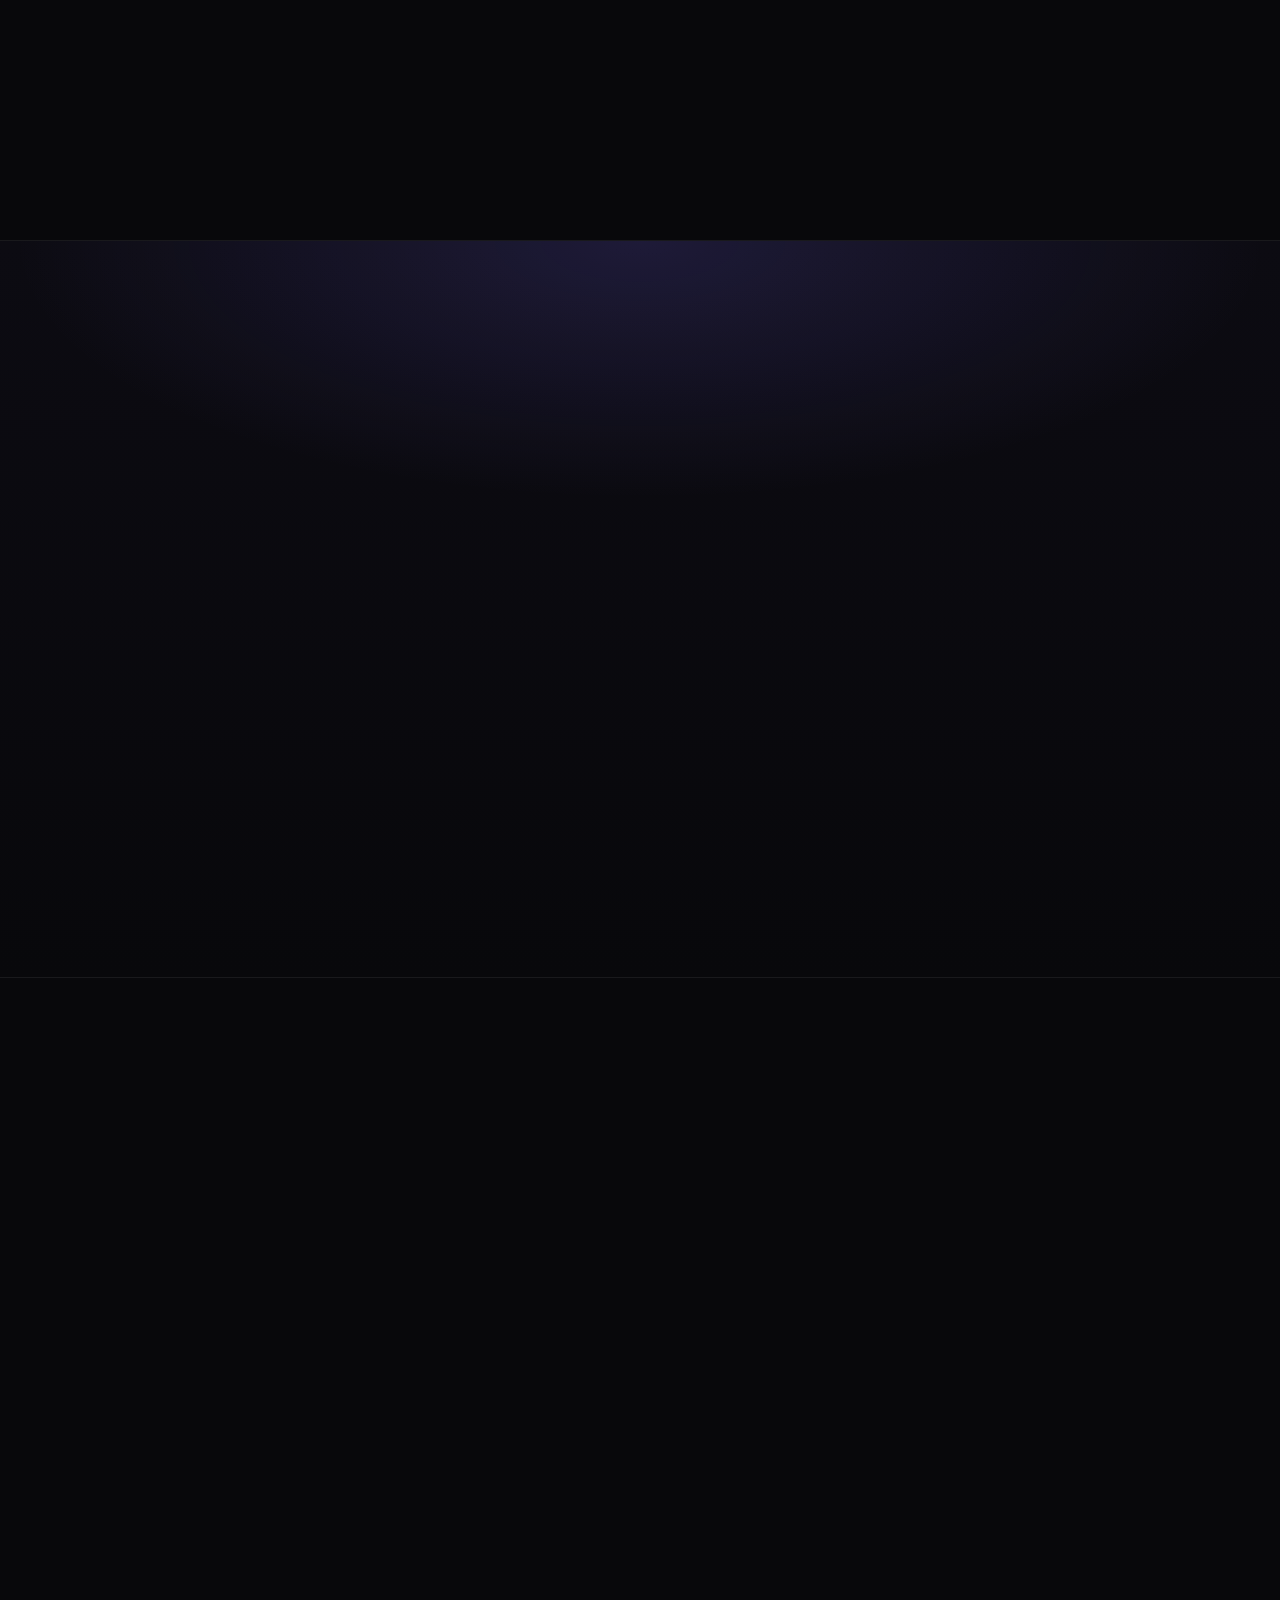
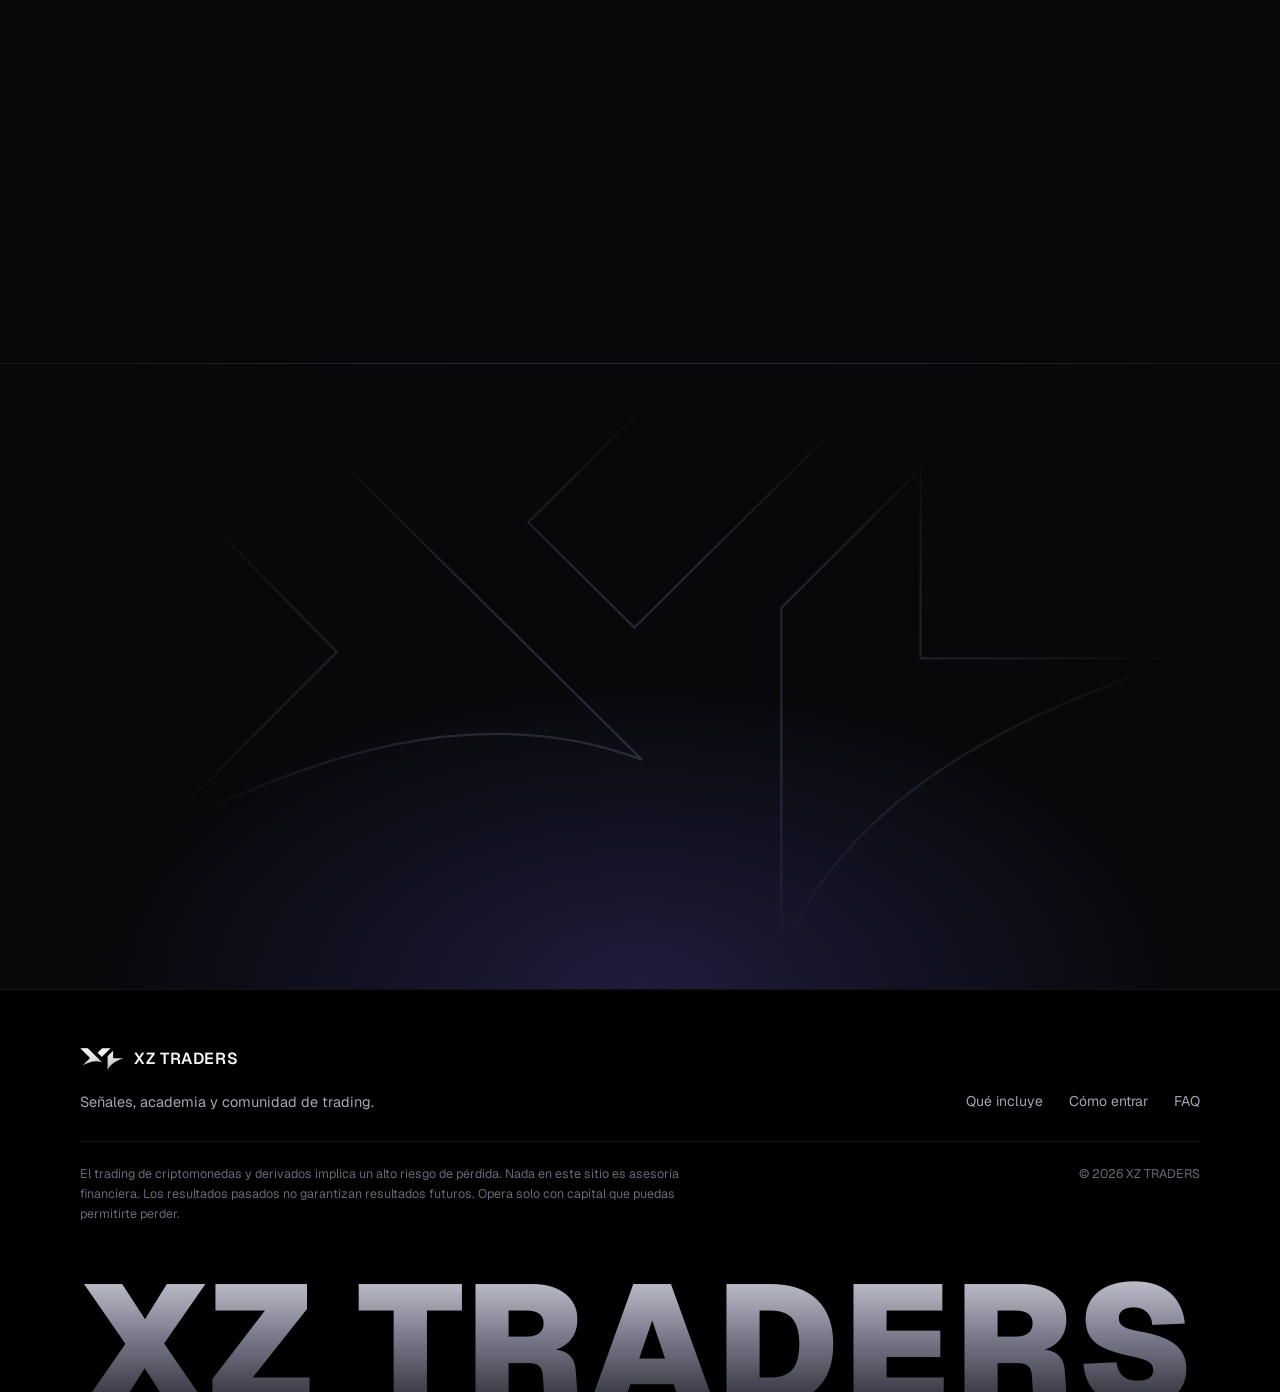
==== commit 0db5a47d: "Steps: move the Telegram bot button into step 3 The wide bot bar under the steps is gone; step 3 now" ====
--- a/index.html
+++ b/index.html
@@ -65,8 +65,7 @@
         <symbol id="i-arrow-up" viewBox="0 0 24 24"><path fill="none" stroke="currentColor" stroke-width="2" stroke-linecap="round" stroke-linejoin="round" d="M7 17 17 7M8 7h9v9" /></symbol>
         <symbol id="i-sparkles" viewBox="0 0 24 24"><g fill="none" stroke="currentColor" stroke-width="1.75" stroke-linecap="round" stroke-linejoin="round"><path d="M12 3 13.9 8.1 19 10l-5.1 1.9L12 17l-1.9-5.1L5 10l5.1-1.9Z" /><path d="M19 15v4M17 17h4" /></g></symbol>
         <symbol id="i-shield" viewBox="0 0 24 24"><g fill="none" stroke="currentColor" stroke-width="1.75" stroke-linecap="round" stroke-linejoin="round"><path d="M12 22s8-4 8-10V5l-8-3-8 3v7c0 6 8 10 8 10Z" /><path d="m9 12 2 2 4-4" /></g></symbol>
-        <symbol id="i-send" viewBox="0 0 24 24"><g fill="none" stroke="currentColor" stroke-width="1.75" stroke-linecap="round" stroke-linejoin="round"><path d="m22 2-7 20-4-9-9-4Z" /><path d="M22 2 11 13" /></g></symbol>
-      <symbol id="i-plus" viewBox="0 0 24 24"><path fill="none" stroke="currentColor" stroke-width="2" stroke-linecap="round" d="M12 5v14M5 12h14" /></symbol>
+        <symbol id="i-plus" viewBox="0 0 24 24"><path fill="none" stroke="currentColor" stroke-width="2" stroke-linecap="round" d="M12 5v14M5 12h14" /></symbol>
       
     </svg>
 
@@ -246,17 +245,11 @@
               <p class="step__tag">Paso 3</p>
               <h3>Habla con el bot</h3>
               <p>Envíale el <strong>UID de tu perfil de LBANK</strong> (ej.&nbsp;<code class="uid">LBA3232332</code>) y desbloquea tu acceso&nbsp;VIP.</p>
+              <a class="btn btn--line" href="#como-entrar" data-link="telegram">
+                Abrir @xztraders_aibot <svg aria-hidden="true"><use href="#i-arrow" /></svg>
+              </a>
             </li>
           </ol>
-
-          <a class="bot-bar reveal" href="#como-entrar" data-link="telegram">
-            <span class="bot-bar__icon" aria-hidden="true"><svg><use href="#i-send" /></svg></span>
-            <span class="bot-bar__text">
-              <strong>Abrir @xztraders_aibot</strong>
-              <span>Envía tu UID y recibe tu acceso VIP</span>
-            </span>
-            <span class="bot-bar__arrow" aria-hidden="true"><svg><use href="#i-arrow-up" /></svg></span>
-          </a>
         </div>
       </section>
 
--- a/assets/css/styles.css
+++ b/assets/css/styles.css
@@ -1272,82 +1272,6 @@
   height: 15px;
 }
 
-/* Barra ancha para abrir el bot de Telegram */
-.bot-bar {
-  display: flex;
-  align-items: center;
-  gap: 20px;
-  margin-top: 20px;
-  padding: 20px 22px;
-  border-radius: var(--radius-lg);
-  background: linear-gradient(180deg, #ffffff 0%, #e6e6ee 55%, #c9cad6 100%);
-  color: #0b0b10;
-  box-shadow:
-    0 1px 0 rgba(255, 255, 255, 0.9) inset,
-    0 30px 70px -26px rgba(124, 108, 255, 0.75);
-  transition: transform 0.3s var(--ease), box-shadow 0.3s;
-}
-
-.bot-bar:hover {
-  transform: translateY(-3px);
-  box-shadow:
-    0 1px 0 rgba(255, 255, 255, 0.9) inset,
-    0 36px 80px -24px rgba(124, 108, 255, 0.9);
-}
-
-.bot-bar__icon,
-.bot-bar__arrow {
-  display: grid;
-  place-items: center;
-  border-radius: 50%;
-}
-
-.bot-bar__icon {
-  width: 48px;
-  height: 48px;
-  background: linear-gradient(145deg, var(--violet-hi), var(--violet));
-  color: #0b0b10;
-}
-
-.bot-bar__icon svg {
-  width: 20px;
-  height: 20px;
-}
-
-.bot-bar__text {
-  display: grid;
-  gap: 2px;
-  margin-right: auto;
-}
-
-.bot-bar__text strong {
-  font-size: 19px;
-  font-weight: 650;
-  letter-spacing: -0.01em;
-}
-
-.bot-bar__text span {
-  color: #55556a;
-  font-size: 14px;
-}
-
-.bot-bar__arrow {
-  width: 42px;
-  height: 42px;
-  background: #0b0b10;
-  color: #fff;
-  transition: transform 0.3s var(--ease);
-}
-
-.bot-bar__arrow svg {
-  width: 17px;
-  height: 17px;
-}
-
-.bot-bar:hover .bot-bar__arrow {
-  transform: translate(2px, -2px);
-}
-
 /* --------------------------------------------------------------------------
    FAQ en dos columnas
    -------------------------------------------------------------------------- */
@@ -1600,11 +1524,6 @@
     margin: 0 auto;
   }
 
-  .bot-bar {
-    max-width: 560px;
-    margin-inline: auto;
-  }
-
   .faq-grid {
     grid-template-columns: 1fr;
     gap: 40px;
@@ -1699,24 +1618,6 @@
 
   .step h3 {
     font-size: 20px;
-  }
-
-  .bot-bar {
-    gap: 14px;
-    padding: 16px;
-  }
-
-  .bot-bar__icon {
-    width: 42px;
-    height: 42px;
-  }
-
-  .bot-bar__text strong {
-    font-size: 17px;
-  }
-
-  .bot-bar__text span {
-    font-size: 13px;
   }
 
   .faq summary {
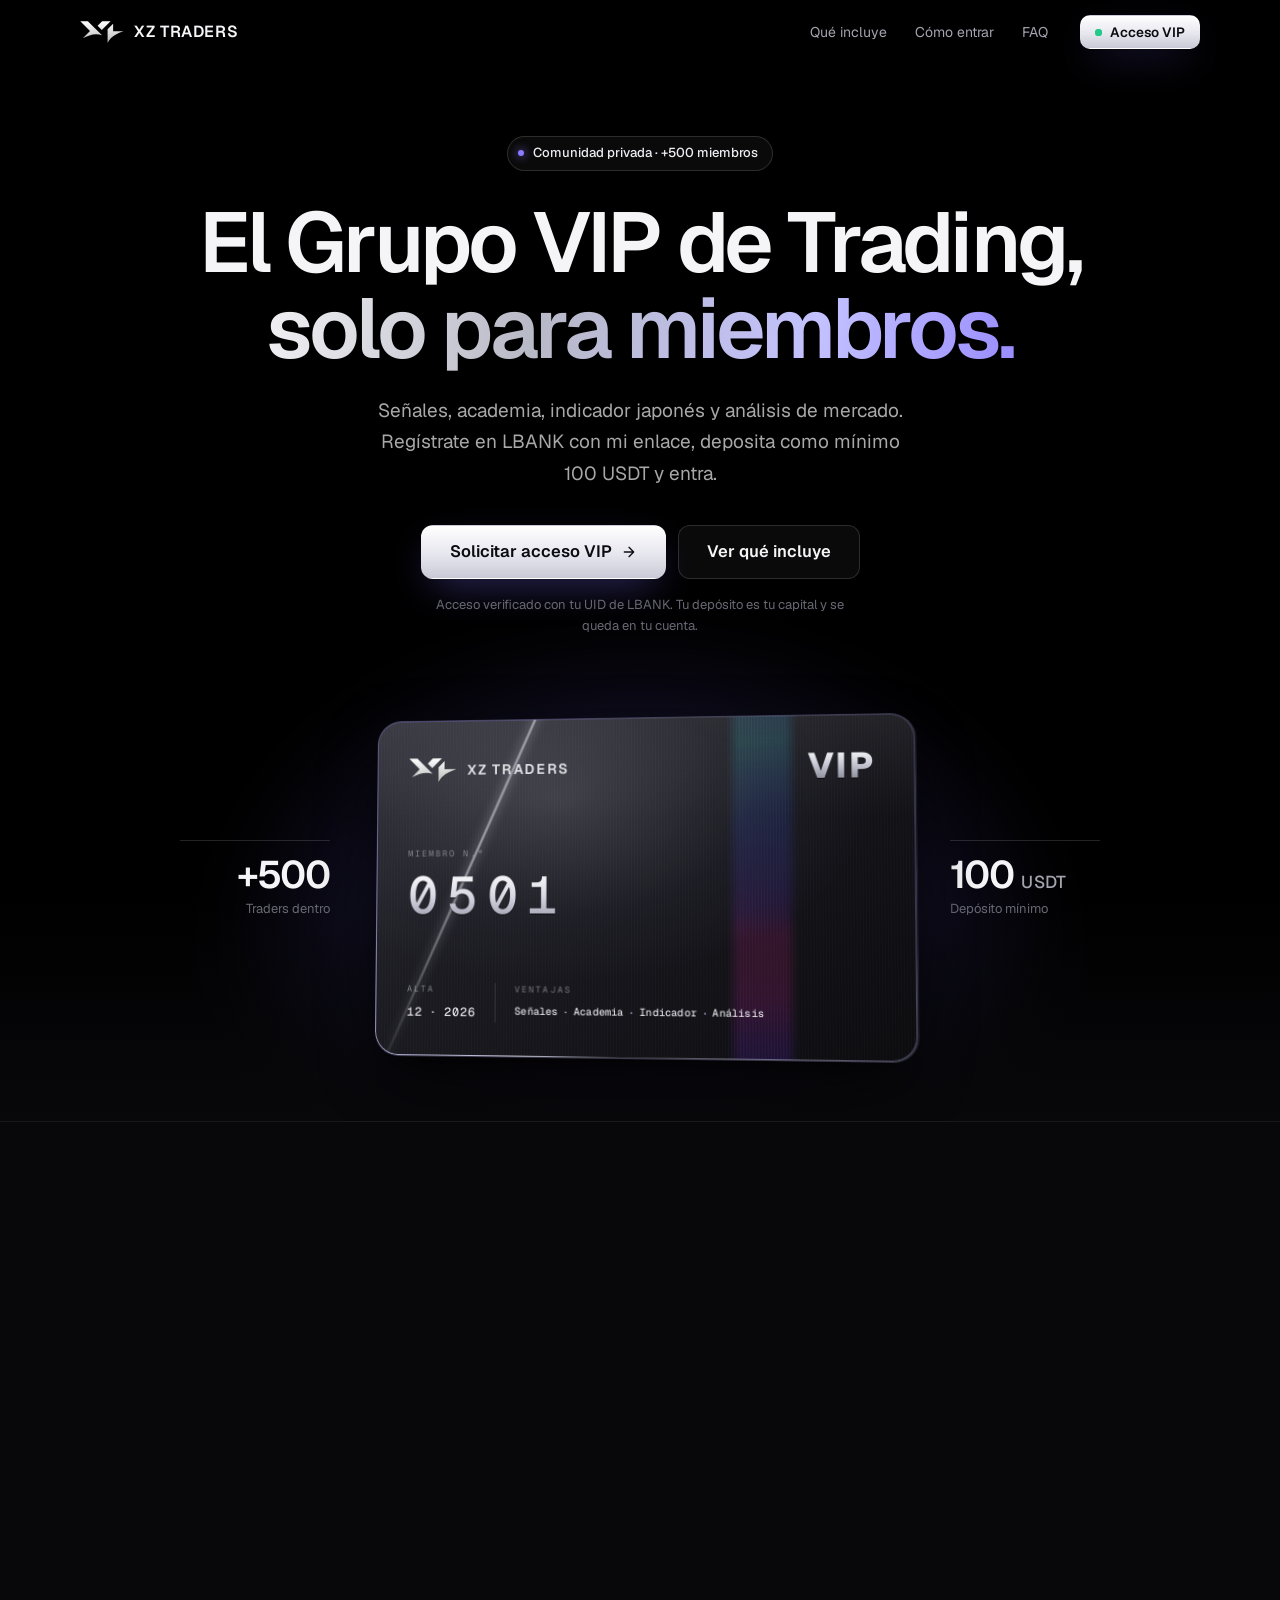
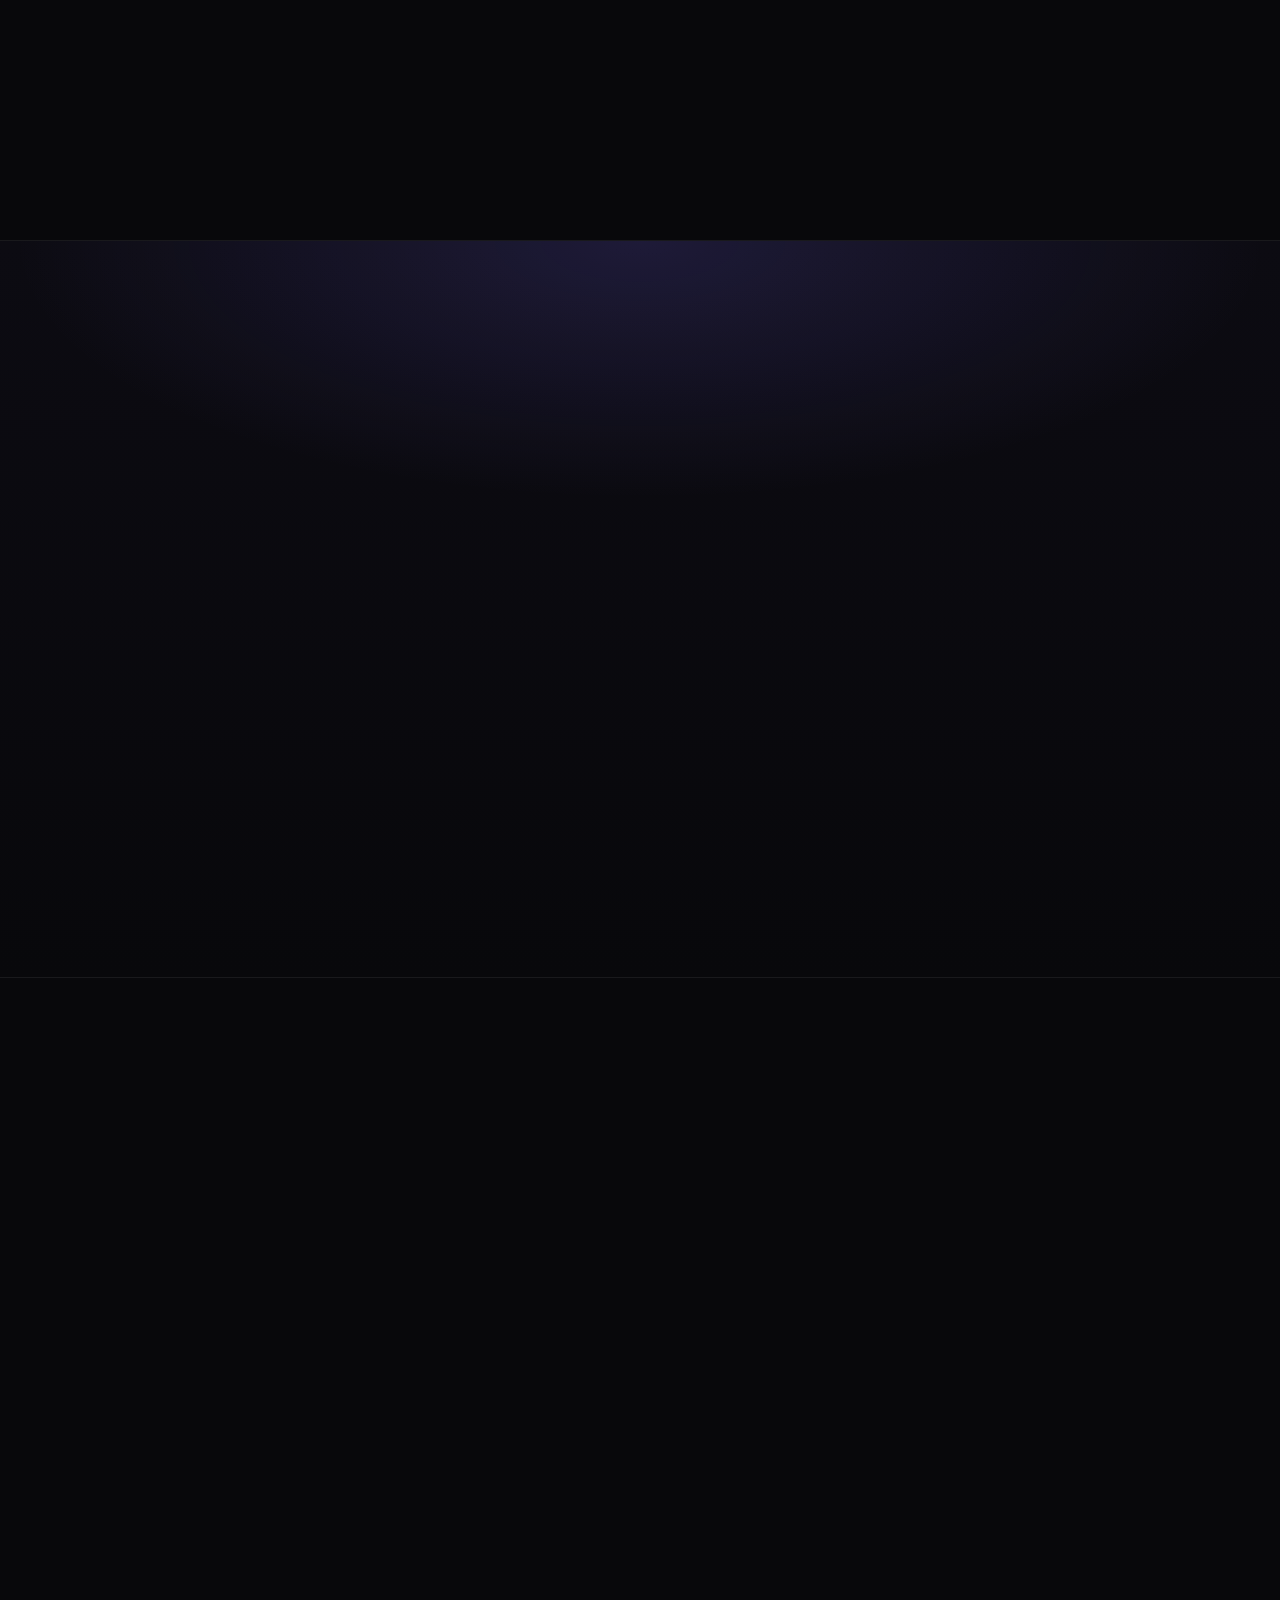
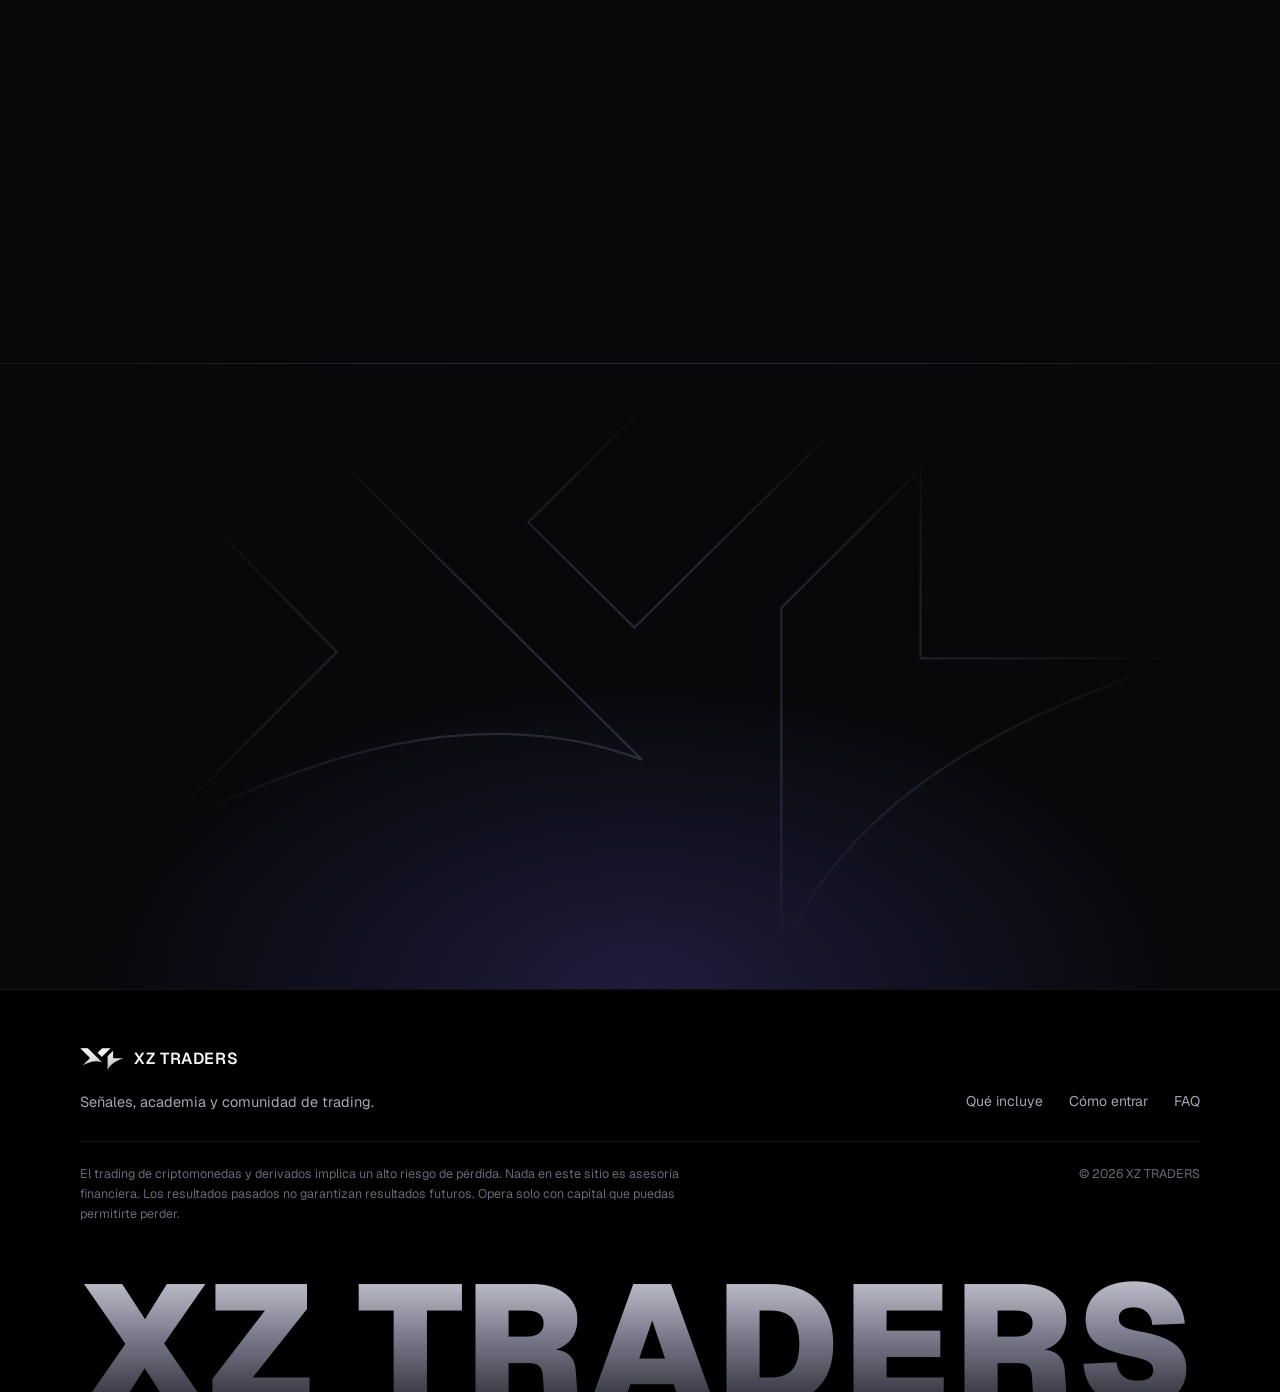
==== commit eab90871: "Search and share previews: exclusive tone and new social image - Title, meta description, og:title a" ====
--- a/index.html
+++ b/index.html
@@ -9,10 +9,10 @@
     <meta name="color-scheme" content="dark" />
     <!-- Fondo negro desde el primer instante, antes de que carguen fuentes y estilos -->
     <style>html,body{background:#000;color:#fafafa}.sprite{position:absolute;width:0;height:0;overflow:hidden}</style>
-    <title>XZ TRADERS · Grupo VIP de Señales de Trading con Acceso Gratis</title>
+    <title>XZ TRADERS · Grupo VIP de Señales de Trading Solo para Miembros</title>
     <meta
       name="description"
-      content="Únete gratis al grupo VIP de XZ TRADERS: señales, academia, indicador japonés y análisis. Más de 500 miembros. Regístrate en LBANK con nuestro enlace y deposita como mínimo 100 USDT."
+      content="Comunidad privada de XZ TRADERS con más de 500 miembros: señales, academia, indicador japonés y análisis de mercado. Acceso verificado con tu cuenta de LBANK."
     />
     <meta name="theme-color" content="#000000" />
     <link rel="canonical" href="https://xztraders.com/" />
@@ -21,10 +21,10 @@
     <meta property="og:locale" content="es_ES" />
     <meta property="og:url" content="https://xztraders.com/" />
     <meta property="og:site_name" content="XZ TRADERS" />
-    <meta property="og:title" content="XZ TRADERS · El grupo VIP de trading, ahora con acceso gratis" />
+    <meta property="og:title" content="XZ TRADERS · El grupo VIP de trading, solo para miembros" />
     <meta
       property="og:description"
-      content="Señales, academia, indicador japonés y análisis. Más de 500 traders ya están dentro."
+      content="Señales, academia, indicador japonés y análisis. Una comunidad privada de más de 500 traders."
     />
     <meta property="og:image" content="https://xztraders.com/assets/img/og-cover.jpg" />
     <meta property="og:image:width" content="1200" />
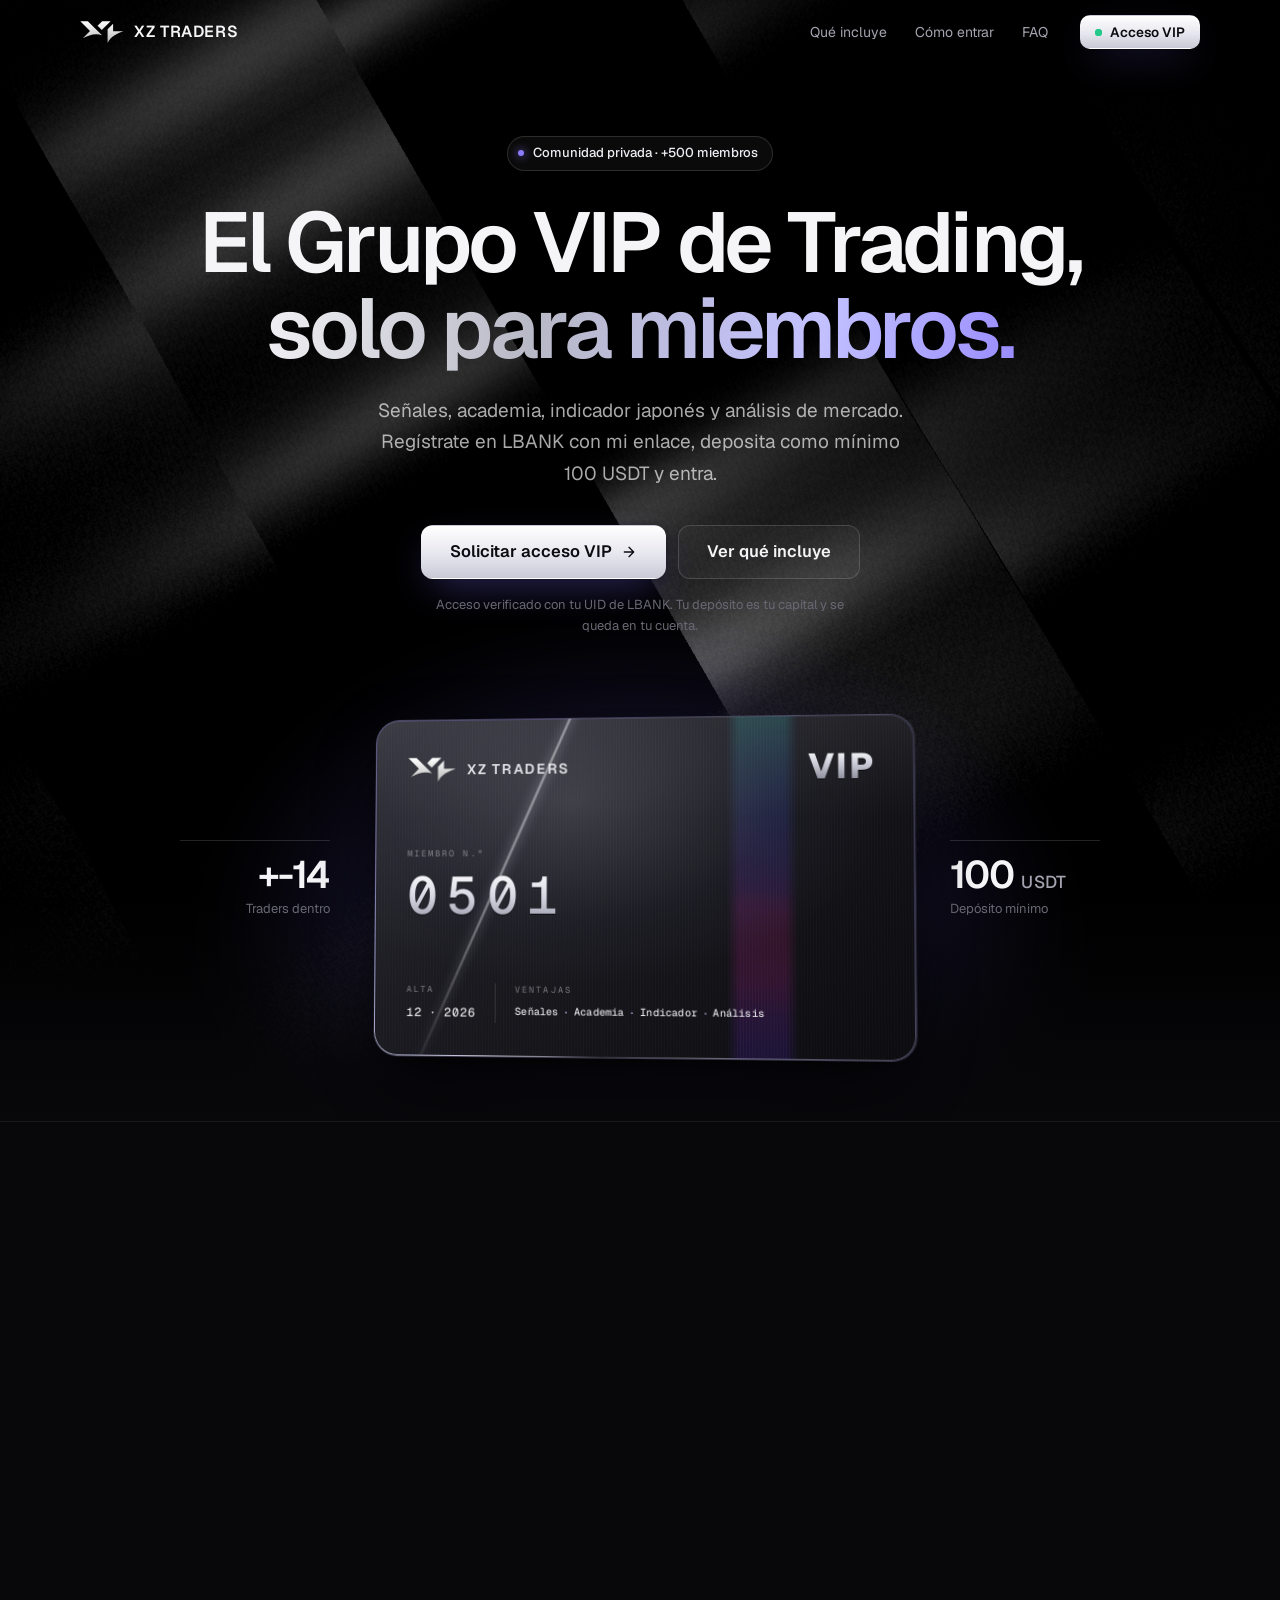
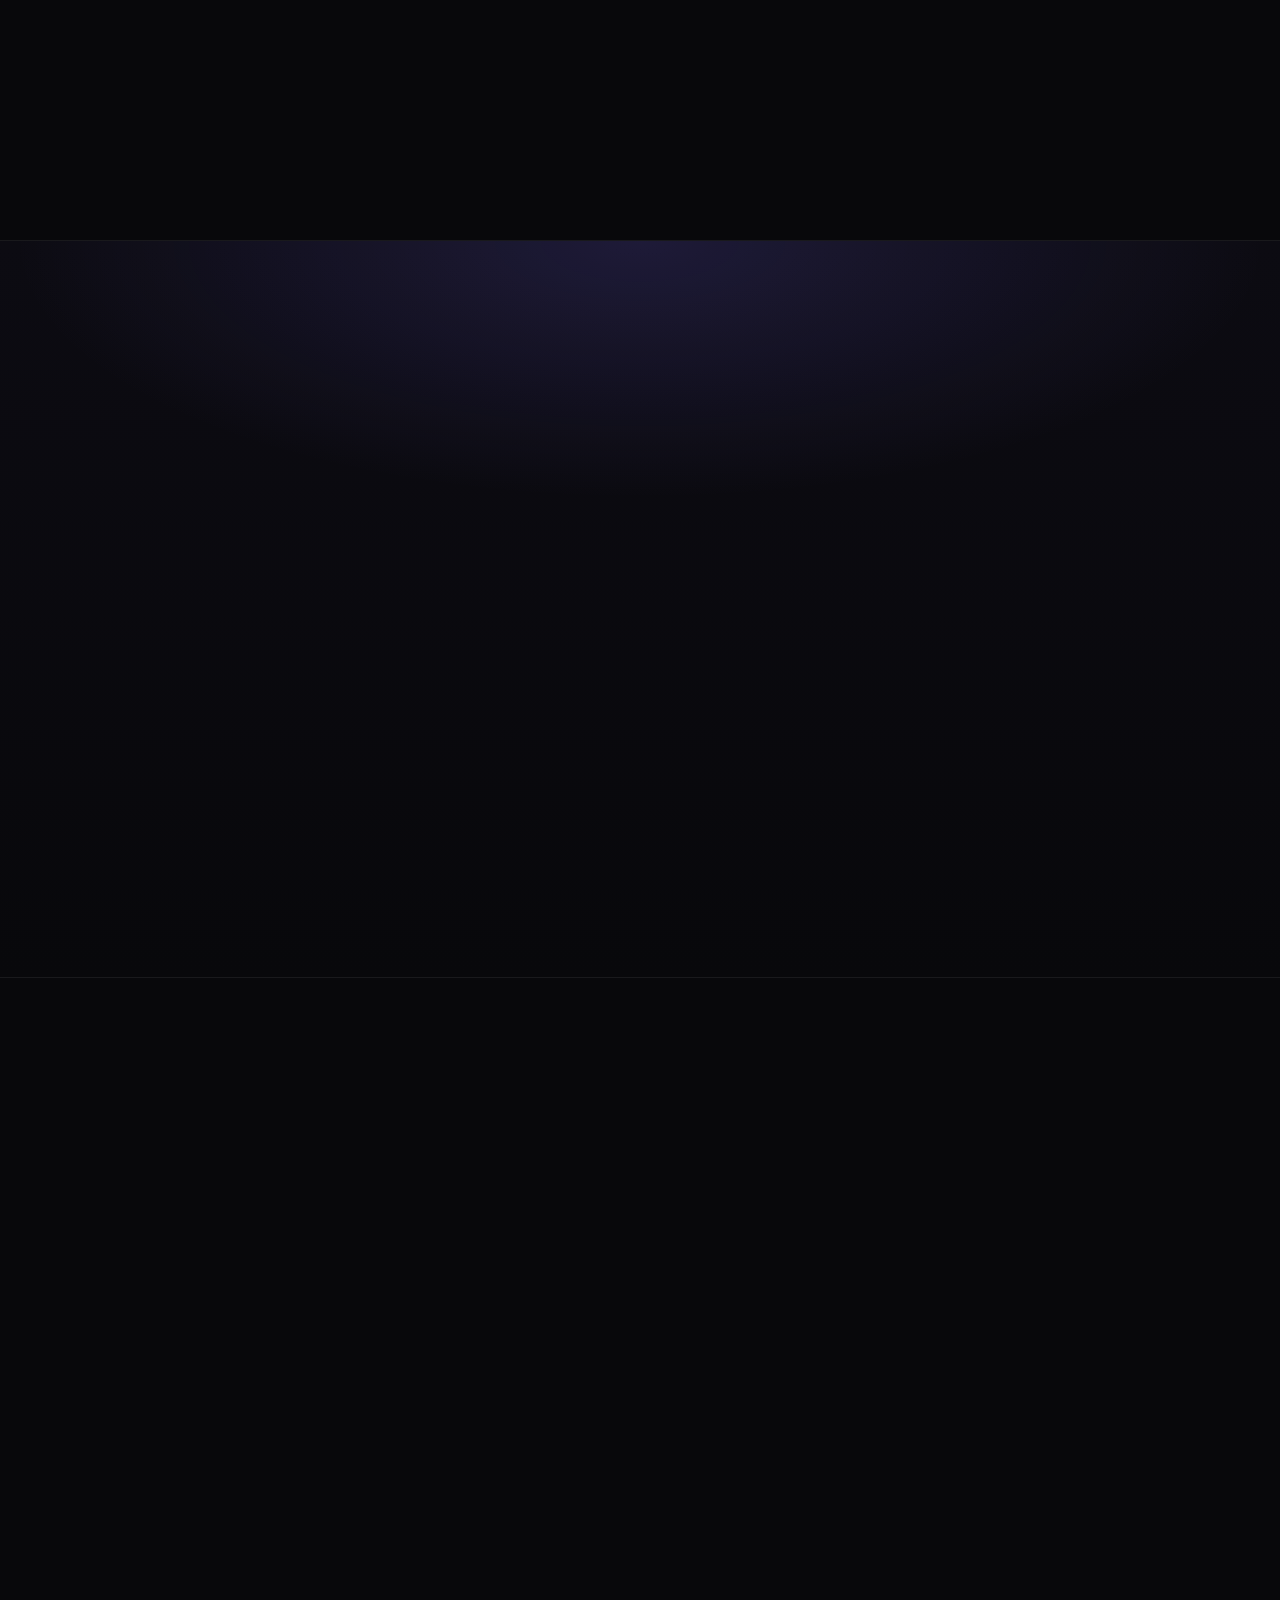
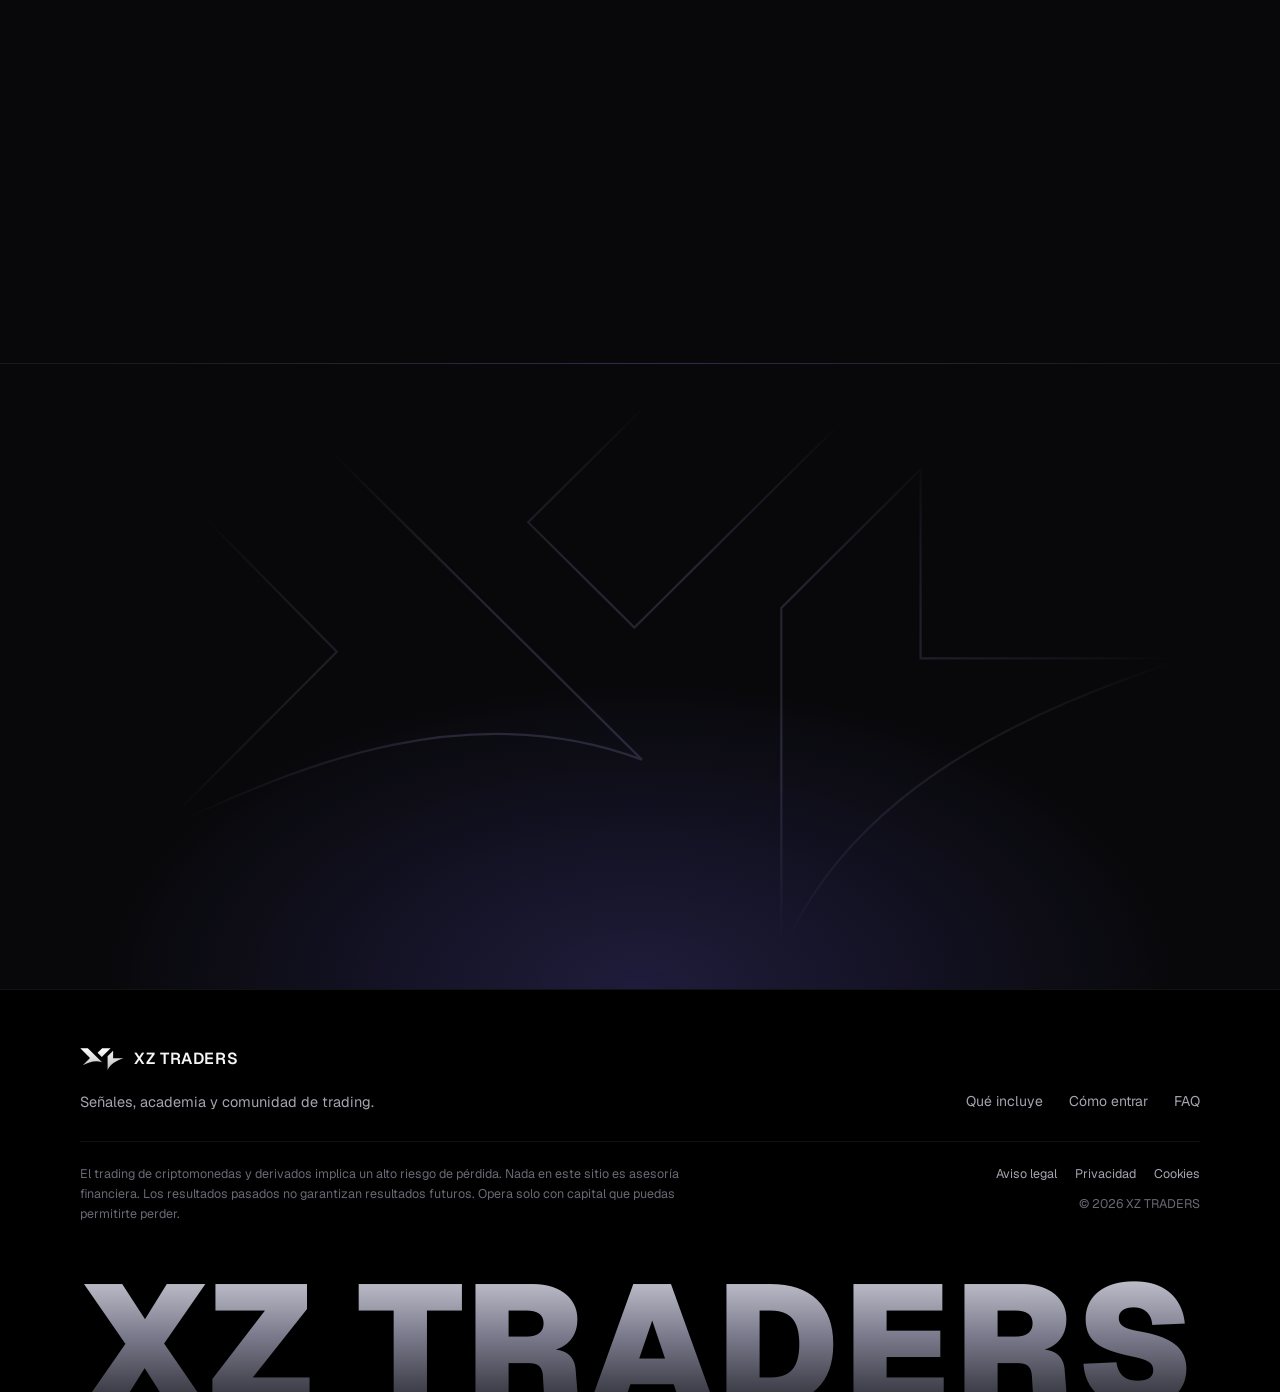
==== commit 30cd7290: "Add legal notice, privacy and cookie pages - aviso-legal.html, privacidad.html and cookies.html, wit" ====
--- a/index.html
+++ b/index.html
@@ -337,7 +337,14 @@
             financiera. Los resultados pasados no garantizan resultados futuros. Opera solo con capital que puedas
             permitirte perder.
           </p>
-          <p class="footer__copy">© <span id="year">2026</span> XZ TRADERS</p>
+          <div class="footer__meta">
+            <nav class="footer__legal-links" aria-label="Información legal">
+              <a href="aviso-legal.html">Aviso legal</a>
+              <a href="privacidad.html">Privacidad</a>
+              <a href="cookies.html">Cookies</a>
+            </nav>
+            <p class="footer__copy">© <span id="year">2026</span> XZ TRADERS</p>
+          </div>
         </div>
       </div>
       <p class="wordmark" aria-hidden="true">XZ TRADERS</p>
--- a/assets/css/styles.css
+++ b/assets/css/styles.css
@@ -1464,6 +1464,181 @@
   user-select: none;
 }
 
+.footer__meta {
+  display: grid;
+  justify-items: end;
+  align-content: start;
+  gap: 10px;
+}
+
+.footer__legal-links {
+  display: flex;
+  flex-wrap: wrap;
+  gap: 6px 18px;
+  color: var(--text-2);
+  font-size: 12.5px;
+}
+
+.footer__legal-links a {
+  transition: color 0.2s;
+}
+
+.footer__legal-links a:hover {
+  color: var(--text);
+}
+
+/* --------------------------------------------------------------------------
+   Páginas legales (aviso legal, privacidad, cookies)
+   -------------------------------------------------------------------------- */
+
+.legal-page .nav {
+  background: rgba(8, 8, 11, 0.72);
+  border-bottom-color: var(--border);
+  backdrop-filter: blur(14px) saturate(140%);
+  -webkit-backdrop-filter: blur(14px) saturate(140%);
+}
+
+.doc {
+  padding: calc(var(--nav-h) + 64px) 0 112px;
+  background: radial-gradient(ellipse 70% 320px at 50% 0%, rgba(124, 108, 255, 0.12), transparent 70%), var(--bg);
+}
+
+.doc__inner {
+  max-width: calc(760px + var(--gutter) * 2);
+}
+
+.doc__back {
+  display: inline-block;
+  margin-bottom: 28px;
+  color: var(--text-2);
+  font-size: 14px;
+  transition: color 0.2s;
+}
+
+.doc__back:hover {
+  color: var(--violet-hi);
+}
+
+.doc__title {
+  font-size: clamp(2.2rem, 5vw, 3.4rem);
+  font-weight: 600;
+  line-height: 1.05;
+  letter-spacing: -0.035em;
+  text-wrap: balance;
+}
+
+.doc__updated {
+  margin-top: 14px;
+  color: var(--text-3);
+  font-size: 14px;
+}
+
+.doc section {
+  display: grid;
+  gap: 14px;
+  padding-top: 40px;
+  margin-top: 40px;
+  border-top: 1px solid var(--border);
+}
+
+.doc h2 {
+  font-size: 22px;
+  font-weight: 600;
+  letter-spacing: -0.015em;
+}
+
+.doc h3 {
+  margin-top: 8px;
+  color: var(--plat);
+  font-size: 17px;
+  font-weight: 600;
+}
+
+.doc p,
+.doc li {
+  max-width: 68ch;
+  color: #c4c4cf;
+  font-size: 16px;
+  line-height: 1.7;
+}
+
+.doc strong {
+  color: var(--text);
+  font-weight: 600;
+}
+
+.doc ul {
+  display: grid;
+  gap: 8px;
+  padding-left: 20px;
+  list-style: disc;
+}
+
+.doc li::marker {
+  color: var(--violet);
+}
+
+/* Ficha con los datos del titular */
+.holder {
+  display: grid;
+  margin-top: 4px;
+  border: 1px solid var(--border-strong);
+  border-radius: var(--radius);
+  background: var(--surface);
+  overflow: hidden;
+}
+
+.holder > div {
+  display: grid;
+  grid-template-columns: 170px 1fr;
+  gap: 16px;
+  padding: 14px 20px;
+}
+
+.holder > div + div {
+  border-top: 1px solid var(--border);
+}
+
+.holder dt {
+  color: var(--text-3);
+  font-size: 14px;
+}
+
+.holder dd {
+  min-width: 0;
+  color: var(--text);
+  font-size: 15px;
+  overflow-wrap: anywhere;
+}
+
+/* Dato que el titular aún tiene que rellenar */
+.pending {
+  padding: 1px 6px;
+  border: 1px dashed rgba(255, 196, 92, 0.6);
+  border-radius: 6px;
+  background: rgba(255, 196, 92, 0.1);
+  color: #ffd38a;
+}
+
+.callout {
+  padding: 16px 20px;
+  border: 1px solid var(--violet-line);
+  border-radius: var(--radius);
+  background: rgba(139, 123, 255, 0.08);
+  color: var(--text) !important;
+}
+
+.callout--ok {
+  border-color: rgba(34, 201, 138, 0.32);
+  background: rgba(34, 201, 138, 0.08);
+}
+
+.doc__see {
+  margin-top: 48px;
+  color: var(--text-2) !important;
+  font-size: 15px !important;
+}
+
 /* --------------------------------------------------------------------------
    CTA fija móvil
    -------------------------------------------------------------------------- */
@@ -1642,6 +1817,19 @@
 
   .footer__links {
     justify-content: flex-start;
+  }
+
+  .footer__meta {
+    justify-items: start;
+  }
+
+  .doc {
+    padding: calc(var(--nav-h) + 40px) 0 88px;
+  }
+
+  .holder > div {
+    grid-template-columns: 1fr;
+    gap: 4px;
   }
 
   /* Barra fija con CTA */
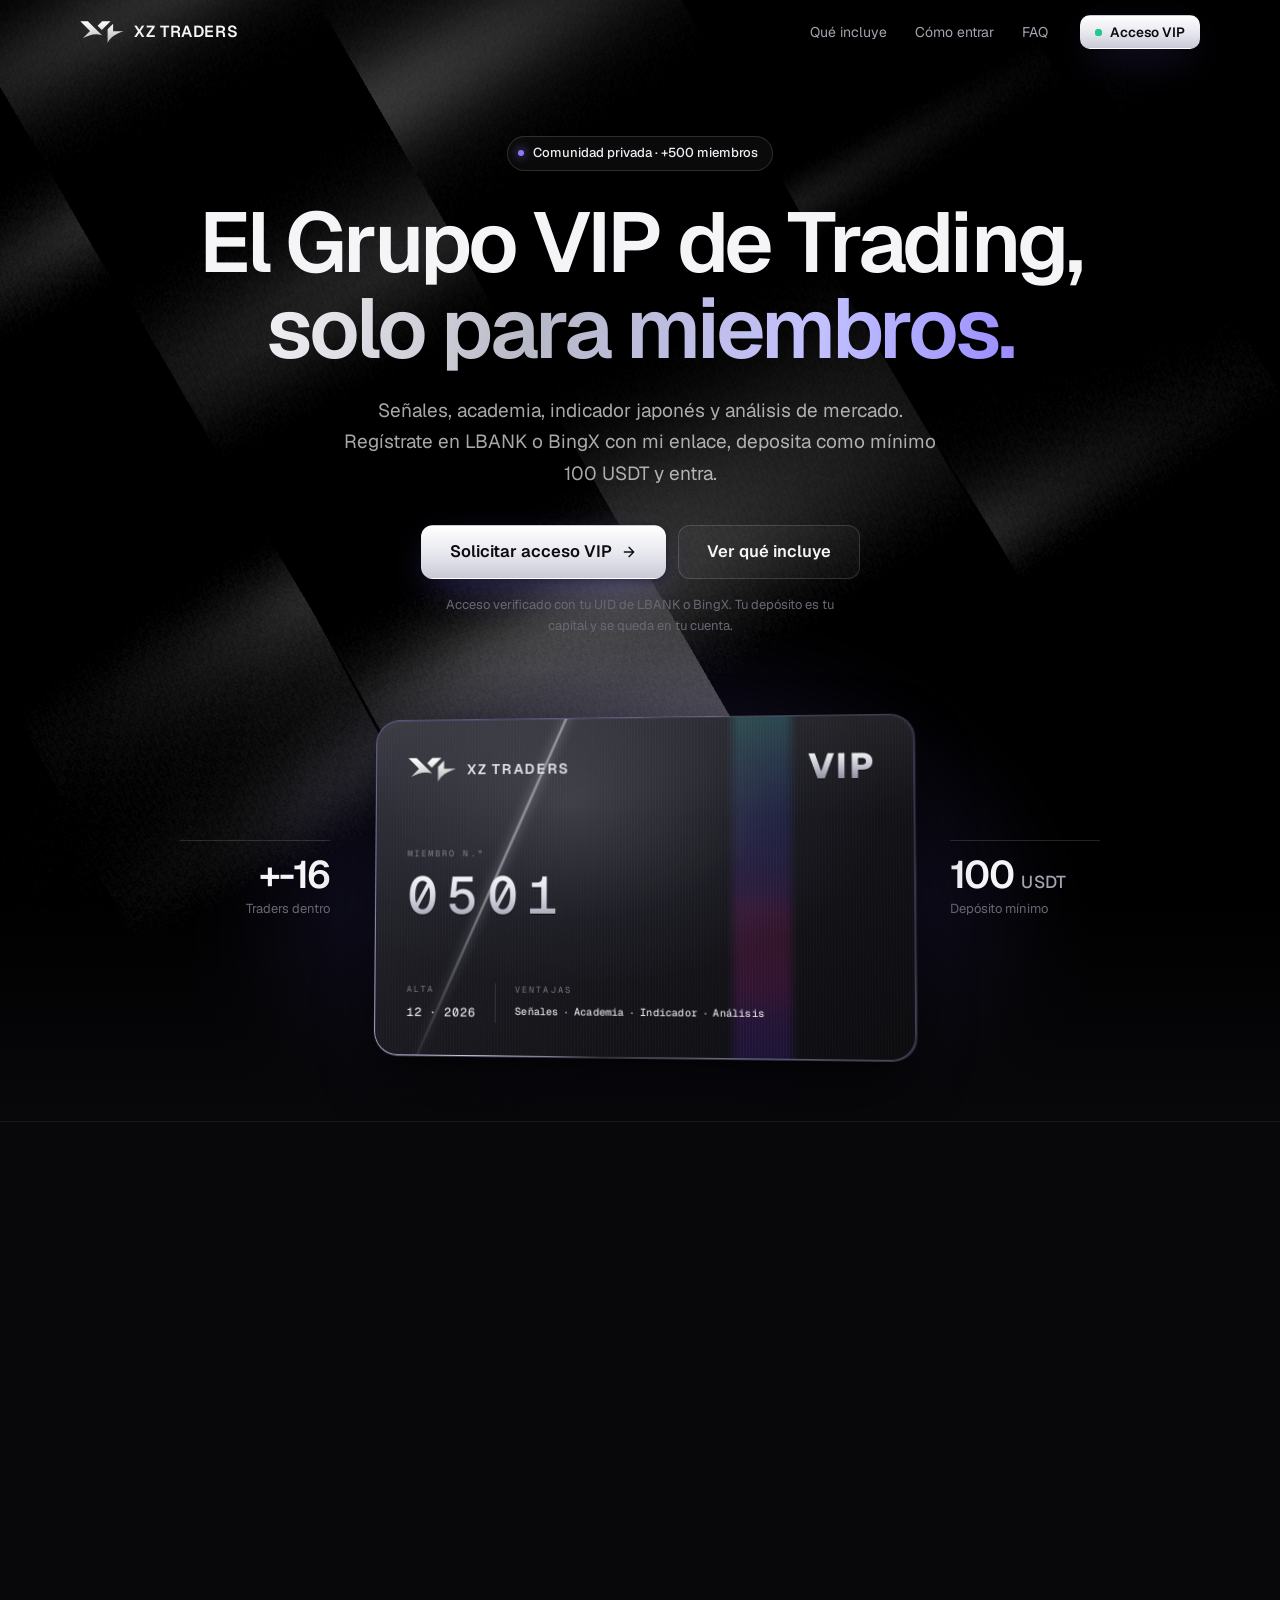
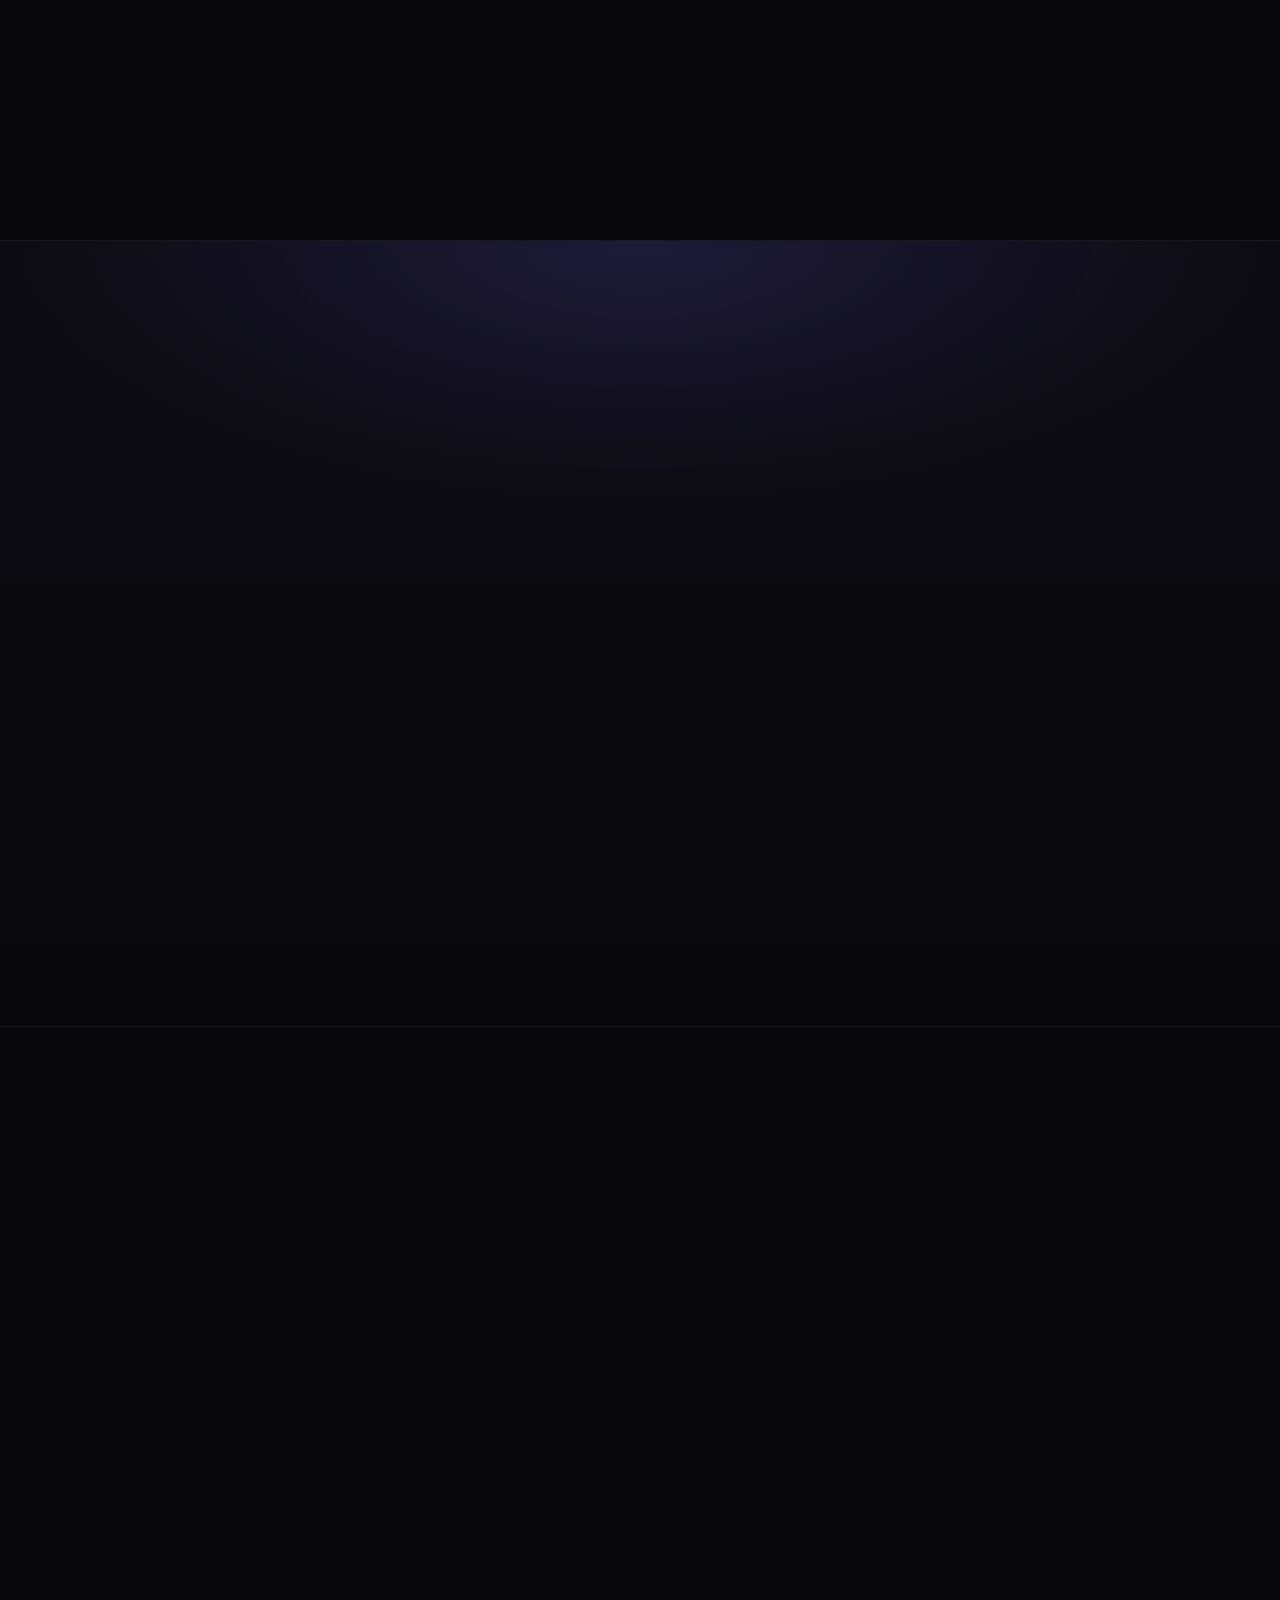
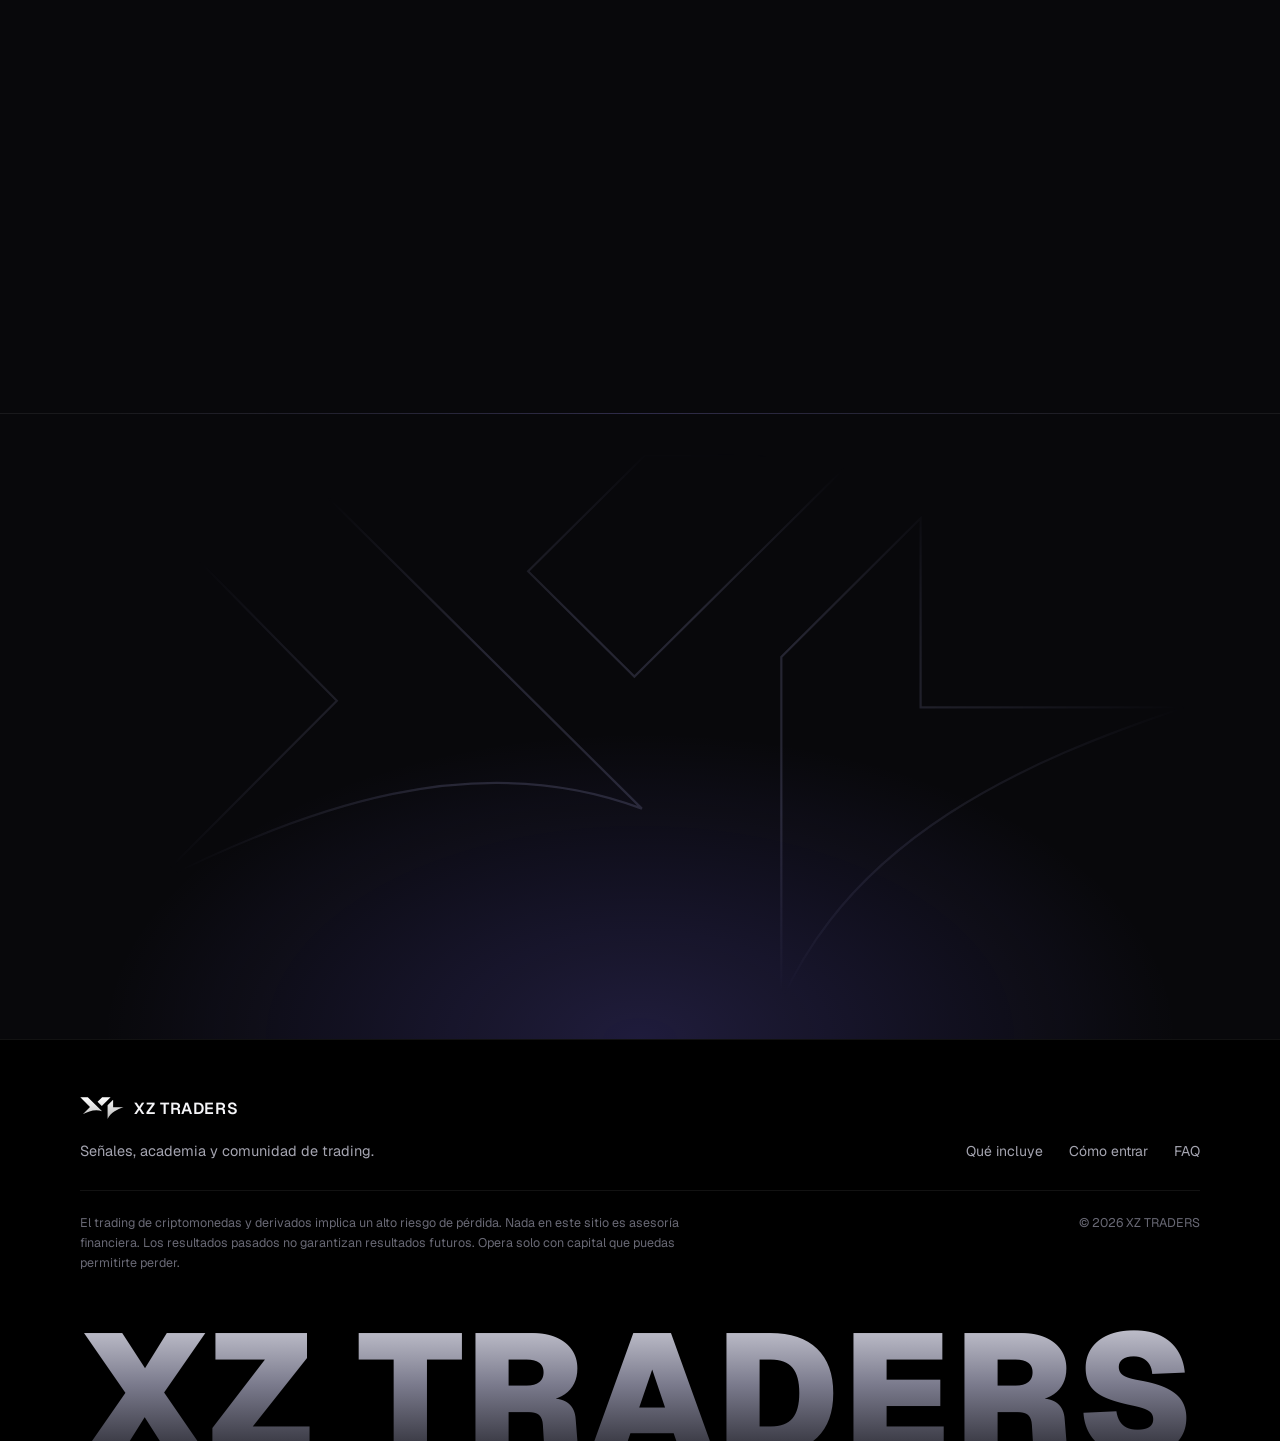
==== commit 43e44f3c: "Add BingX as an alternative to LBANK Members can now register, deposit and send their UID on either " ====
--- a/index.html
+++ b/index.html
@@ -12,7 +12,7 @@
     <title>XZ TRADERS · Grupo VIP de Señales de Trading Solo para Miembros</title>
     <meta
       name="description"
-      content="Comunidad privada de XZ TRADERS con más de 500 miembros: señales, academia, indicador japonés y análisis de mercado. Acceso verificado con tu cuenta de LBANK."
+      content="Comunidad privada de XZ TRADERS con más de 500 miembros: señales, academia, indicador japonés y análisis de mercado. Acceso verificado con tu cuenta de LBANK o BingX."
     />
     <meta name="theme-color" content="#000000" />
     <link rel="canonical" href="https://xztraders.com/" />
@@ -114,7 +114,7 @@
 
           <p class="hero__lead">
             Señales, academia, indicador japonés y análisis de mercado.
-            Regístrate en LBANK con mi enlace, deposita como mínimo 100&nbsp;USDT y entra.
+            Regístrate en LBANK o BingX con mi enlace, deposita como mínimo 100&nbsp;USDT y entra.
           </p>
 
           <div class="hero__ctas">
@@ -124,7 +124,7 @@
             </a>
             <a class="btn btn--ghost btn--lg" href="#incluye">Ver qué incluye</a>
           </div>
-          <p class="hero__fine">Acceso verificado con tu UID de LBANK. Tu depósito es tu capital y se queda en tu cuenta.</p>
+          <p class="hero__fine">Acceso verificado con tu UID de LBANK o BingX. Tu depósito es tu capital y se queda en tu cuenta.</p>
 
           <!-- TARJETA VIP: se inclina siguiendo el cursor (assets/js/main.js, initVipCard) -->
           <div class="vip">
@@ -227,24 +227,29 @@
             <li class="step reveal">
               <span class="step__num" aria-hidden="true">1</span>
               <p class="step__tag">Paso 1</p>
-              <h3>Regístrate en LBANK</h3>
-              <p>Usa el <strong>enlace oficial de XZ&nbsp;TRADERS</strong>. ¿Ya tienes cuenta? Crea una nueva.</p>
-              <a class="btn btn--line" href="#como-entrar" data-link="lbank">
-                Crear cuenta en LBANK <svg aria-hidden="true"><use href="#i-arrow" /></svg>
-              </a>
+              <h3>Regístrate en LBANK o BingX</h3>
+              <p>Elige uno y usa el <strong>enlace oficial de XZ&nbsp;TRADERS</strong>. ¿Ya tienes cuenta? Crea una nueva.</p>
+              <div class="step__actions">
+                <a class="btn btn--line" href="#como-entrar" data-link="lbank">
+                  Crear cuenta en LBANK <svg aria-hidden="true"><use href="#i-arrow" /></svg>
+                </a>
+                <a class="btn btn--line" href="#como-entrar" data-link="bingx">
+                  Crear cuenta en BingX <svg aria-hidden="true"><use href="#i-arrow" /></svg>
+                </a>
+              </div>
             </li>
             <li class="step reveal">
               <span class="step__num" aria-hidden="true">2</span>
               <p class="step__tag">Paso 2</p>
               <h3>Deposita mínimo 100&nbsp;USDT</h3>
-              <p>Es <strong>tu capital</strong> para operar con la comunidad y se queda en tu cuenta de&nbsp;LBANK.</p>
+              <p>Es <strong>tu capital</strong> para operar con la comunidad y se queda en tu cuenta de LBANK o&nbsp;BingX.</p>
               <p class="note"><svg aria-hidden="true"><use href="#i-shield" /></svg>No es un pago</p>
             </li>
             <li class="step reveal">
               <span class="step__num" aria-hidden="true">3</span>
               <p class="step__tag">Paso 3</p>
               <h3>Habla con el bot</h3>
-              <p>Envíale el <strong>UID de tu perfil de LBANK</strong> (ej.&nbsp;<code class="uid">LBA3232332</code>) y desbloquea tu acceso&nbsp;VIP.</p>
+              <p>Envíale el <strong>UID de tu perfil de LBANK o BingX</strong> (ej.&nbsp;<code class="uid">LBA3232332</code> en LBANK o <code class="uid">19521112</code> en BingX) y desbloquea tu acceso&nbsp;VIP.</p>
               <a class="btn btn--line" href="#como-entrar" data-link="telegram">
                 Abrir @xztraders_aibot <svg aria-hidden="true"><use href="#i-arrow" /></svg>
               </a>
@@ -265,18 +270,18 @@
           <div class="faq reveal">
             <details open>
               <summary>¿Cómo entro al VIP?<svg aria-hidden="true"><use href="#i-plus" /></svg></summary>
-              <p>Regístrate en LBANK con mi enlace, deposita como mínimo 100&nbsp;USDT para operar, habla con el <a class="link" href="#como-entrar" data-link="telegram">bot</a> y mándale tu UID. Y ya está.</p>
+              <p>Regístrate en LBANK o BingX con mi enlace, deposita como mínimo 100&nbsp;USDT para operar, habla con el <a class="link" href="#como-entrar" data-link="telegram">bot</a> y mándale tu UID. Y ya está.</p>
             </details>
             <details>
               <summary>¿Los 100&nbsp;USDT son un pago?<svg aria-hidden="true"><use href="#i-plus" /></svg></summary>
-              <p>No. Es tu capital para operar y se queda en tu cuenta de LBANK.</p>
+              <p>No. Es tu capital para operar y se queda en tu cuenta de LBANK o BingX.</p>
             </details>
             <details>
               <summary>¿Qué es el UID y dónde lo encuentro?<svg aria-hidden="true"><use href="#i-plus" /></svg></summary>
-              <p>Es tu número de usuario de LBANK. Lo ves en tu perfil y empieza por LBA, por ejemplo: LBA3232332.</p>
-            </details>
-            <details>
-              <summary>Ya tengo cuenta en LBANK, ¿puedo entrar?<svg aria-hidden="true"><use href="#i-plus" /></svg></summary>
+              <p>Es tu número de usuario del exchange y lo ves en tu perfil. En LBANK empieza por LBA, por ejemplo: LBA3232332. En BingX es solo un número, por ejemplo: 19521112.</p>
+            </details>
+            <details>
+              <summary>Ya tengo cuenta en LBANK o BingX, ¿puedo entrar?<svg aria-hidden="true"><use href="#i-plus" /></svg></summary>
               <p>Sí, pero tienes que crear una cuenta nueva con mi enlace.</p>
             </details>
             <details>
@@ -337,14 +342,7 @@
             financiera. Los resultados pasados no garantizan resultados futuros. Opera solo con capital que puedas
             permitirte perder.
           </p>
-          <div class="footer__meta">
-            <nav class="footer__legal-links" aria-label="Información legal">
-              <a href="aviso-legal.html">Aviso legal</a>
-              <a href="privacidad.html">Privacidad</a>
-              <a href="cookies.html">Cookies</a>
-            </nav>
-            <p class="footer__copy">© <span id="year">2026</span> XZ TRADERS</p>
-          </div>
+          <p class="footer__copy">© <span id="year">2026</span> XZ TRADERS</p>
         </div>
       </div>
       <p class="wordmark" aria-hidden="true">XZ TRADERS</p>
--- a/assets/css/styles.css
+++ b/assets/css/styles.css
@@ -1243,6 +1243,22 @@
   margin-top: 8px;
 }
 
+/* Paso 1: un botón por exchange */
+.step__actions {
+  display: flex;
+  flex-wrap: wrap;
+  gap: 8px;
+  margin-top: auto;
+}
+
+.step p + .step__actions {
+  margin-top: 8px;
+}
+
+.step__actions .btn {
+  margin-top: 0;
+}
+
 .uid {
   padding: 1px 6px;
   border: 1px solid var(--violet-line);
@@ -1464,181 +1480,6 @@
   user-select: none;
 }
 
-.footer__meta {
-  display: grid;
-  justify-items: end;
-  align-content: start;
-  gap: 10px;
-}
-
-.footer__legal-links {
-  display: flex;
-  flex-wrap: wrap;
-  gap: 6px 18px;
-  color: var(--text-2);
-  font-size: 12.5px;
-}
-
-.footer__legal-links a {
-  transition: color 0.2s;
-}
-
-.footer__legal-links a:hover {
-  color: var(--text);
-}
-
-/* --------------------------------------------------------------------------
-   Páginas legales (aviso legal, privacidad, cookies)
-   -------------------------------------------------------------------------- */
-
-.legal-page .nav {
-  background: rgba(8, 8, 11, 0.72);
-  border-bottom-color: var(--border);
-  backdrop-filter: blur(14px) saturate(140%);
-  -webkit-backdrop-filter: blur(14px) saturate(140%);
-}
-
-.doc {
-  padding: calc(var(--nav-h) + 64px) 0 112px;
-  background: radial-gradient(ellipse 70% 320px at 50% 0%, rgba(124, 108, 255, 0.12), transparent 70%), var(--bg);
-}
-
-.doc__inner {
-  max-width: calc(760px + var(--gutter) * 2);
-}
-
-.doc__back {
-  display: inline-block;
-  margin-bottom: 28px;
-  color: var(--text-2);
-  font-size: 14px;
-  transition: color 0.2s;
-}
-
-.doc__back:hover {
-  color: var(--violet-hi);
-}
-
-.doc__title {
-  font-size: clamp(2.2rem, 5vw, 3.4rem);
-  font-weight: 600;
-  line-height: 1.05;
-  letter-spacing: -0.035em;
-  text-wrap: balance;
-}
-
-.doc__updated {
-  margin-top: 14px;
-  color: var(--text-3);
-  font-size: 14px;
-}
-
-.doc section {
-  display: grid;
-  gap: 14px;
-  padding-top: 40px;
-  margin-top: 40px;
-  border-top: 1px solid var(--border);
-}
-
-.doc h2 {
-  font-size: 22px;
-  font-weight: 600;
-  letter-spacing: -0.015em;
-}
-
-.doc h3 {
-  margin-top: 8px;
-  color: var(--plat);
-  font-size: 17px;
-  font-weight: 600;
-}
-
-.doc p,
-.doc li {
-  max-width: 68ch;
-  color: #c4c4cf;
-  font-size: 16px;
-  line-height: 1.7;
-}
-
-.doc strong {
-  color: var(--text);
-  font-weight: 600;
-}
-
-.doc ul {
-  display: grid;
-  gap: 8px;
-  padding-left: 20px;
-  list-style: disc;
-}
-
-.doc li::marker {
-  color: var(--violet);
-}
-
-/* Ficha con los datos del titular */
-.holder {
-  display: grid;
-  margin-top: 4px;
-  border: 1px solid var(--border-strong);
-  border-radius: var(--radius);
-  background: var(--surface);
-  overflow: hidden;
-}
-
-.holder > div {
-  display: grid;
-  grid-template-columns: 170px 1fr;
-  gap: 16px;
-  padding: 14px 20px;
-}
-
-.holder > div + div {
-  border-top: 1px solid var(--border);
-}
-
-.holder dt {
-  color: var(--text-3);
-  font-size: 14px;
-}
-
-.holder dd {
-  min-width: 0;
-  color: var(--text);
-  font-size: 15px;
-  overflow-wrap: anywhere;
-}
-
-/* Dato que el titular aún tiene que rellenar */
-.pending {
-  padding: 1px 6px;
-  border: 1px dashed rgba(255, 196, 92, 0.6);
-  border-radius: 6px;
-  background: rgba(255, 196, 92, 0.1);
-  color: #ffd38a;
-}
-
-.callout {
-  padding: 16px 20px;
-  border: 1px solid var(--violet-line);
-  border-radius: var(--radius);
-  background: rgba(139, 123, 255, 0.08);
-  color: var(--text) !important;
-}
-
-.callout--ok {
-  border-color: rgba(34, 201, 138, 0.32);
-  background: rgba(34, 201, 138, 0.08);
-}
-
-.doc__see {
-  margin-top: 48px;
-  color: var(--text-2) !important;
-  font-size: 15px !important;
-}
-
 /* --------------------------------------------------------------------------
    CTA fija móvil
    -------------------------------------------------------------------------- */
@@ -1817,19 +1658,6 @@
 
   .footer__links {
     justify-content: flex-start;
-  }
-
-  .footer__meta {
-    justify-items: start;
-  }
-
-  .doc {
-    padding: calc(var(--nav-h) + 40px) 0 88px;
-  }
-
-  .holder > div {
-    grid-template-columns: 1fr;
-    gap: 4px;
   }
 
   /* Barra fija con CTA */
